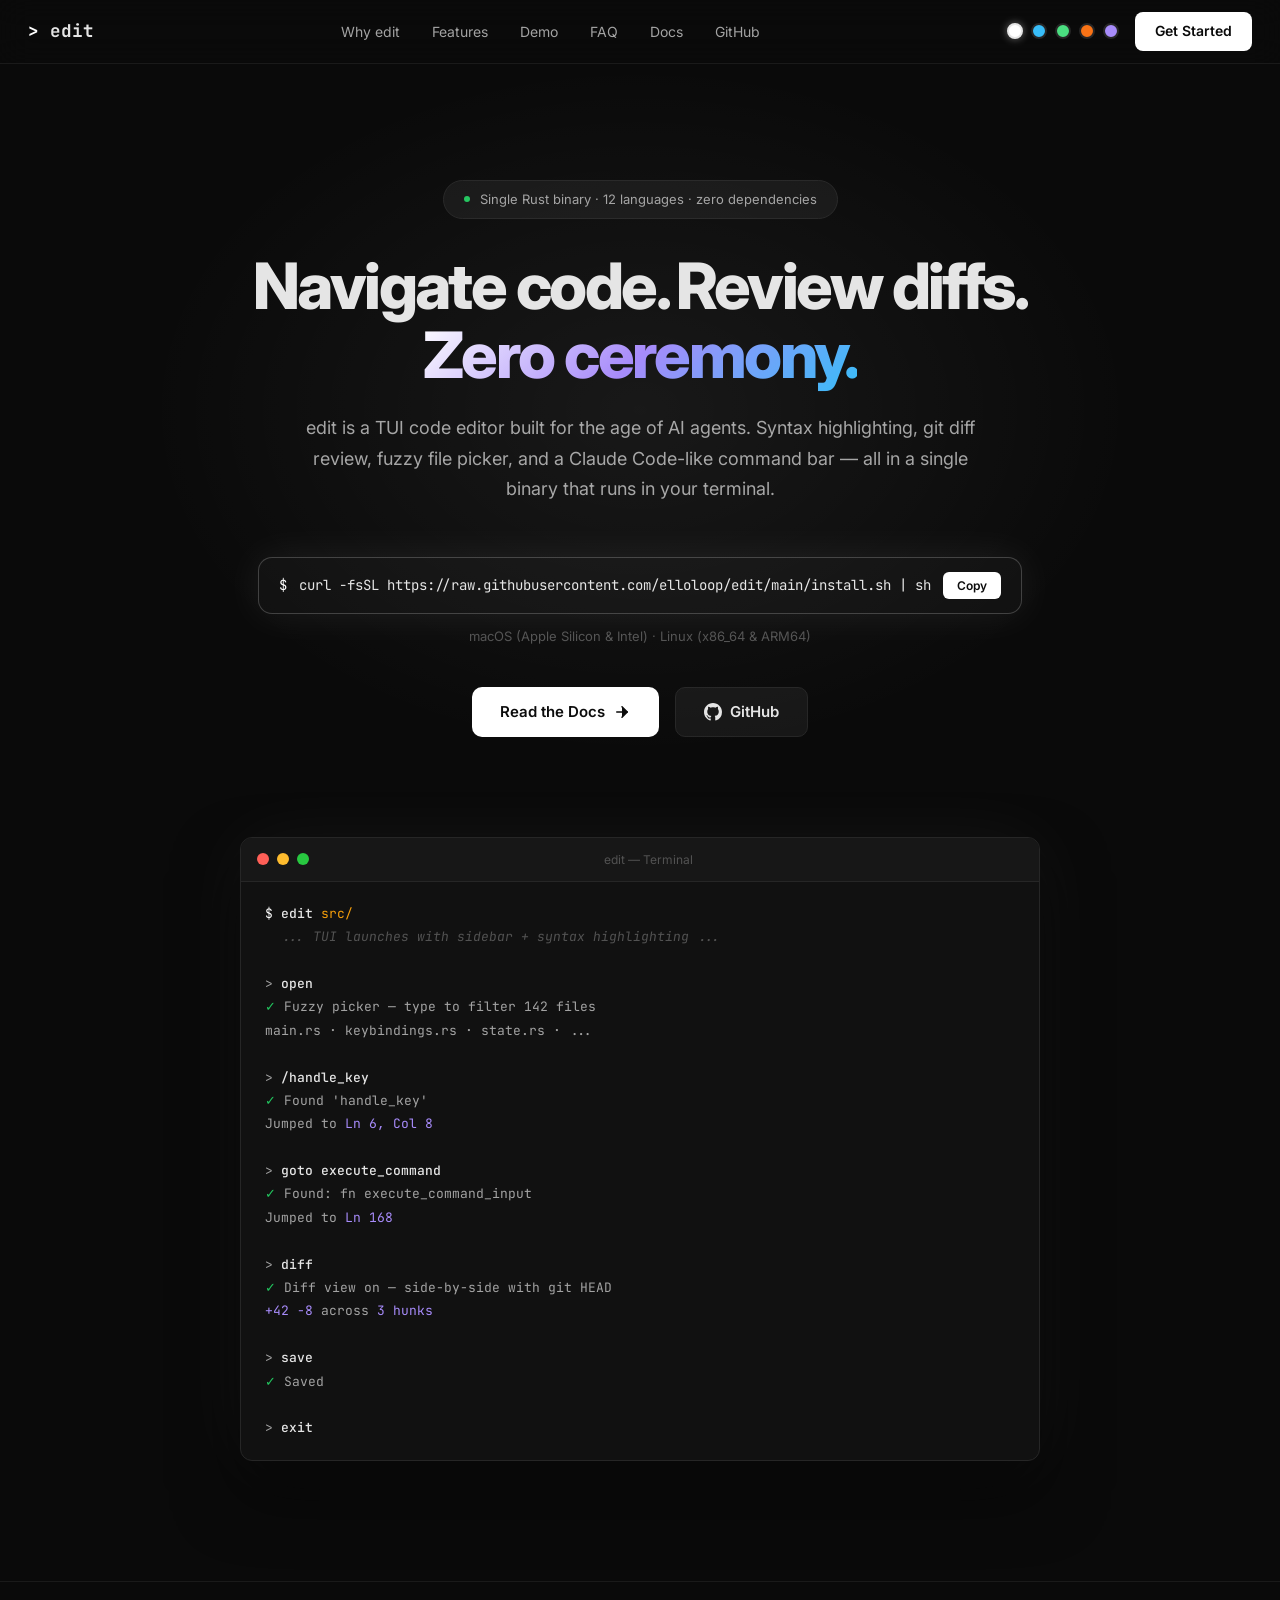
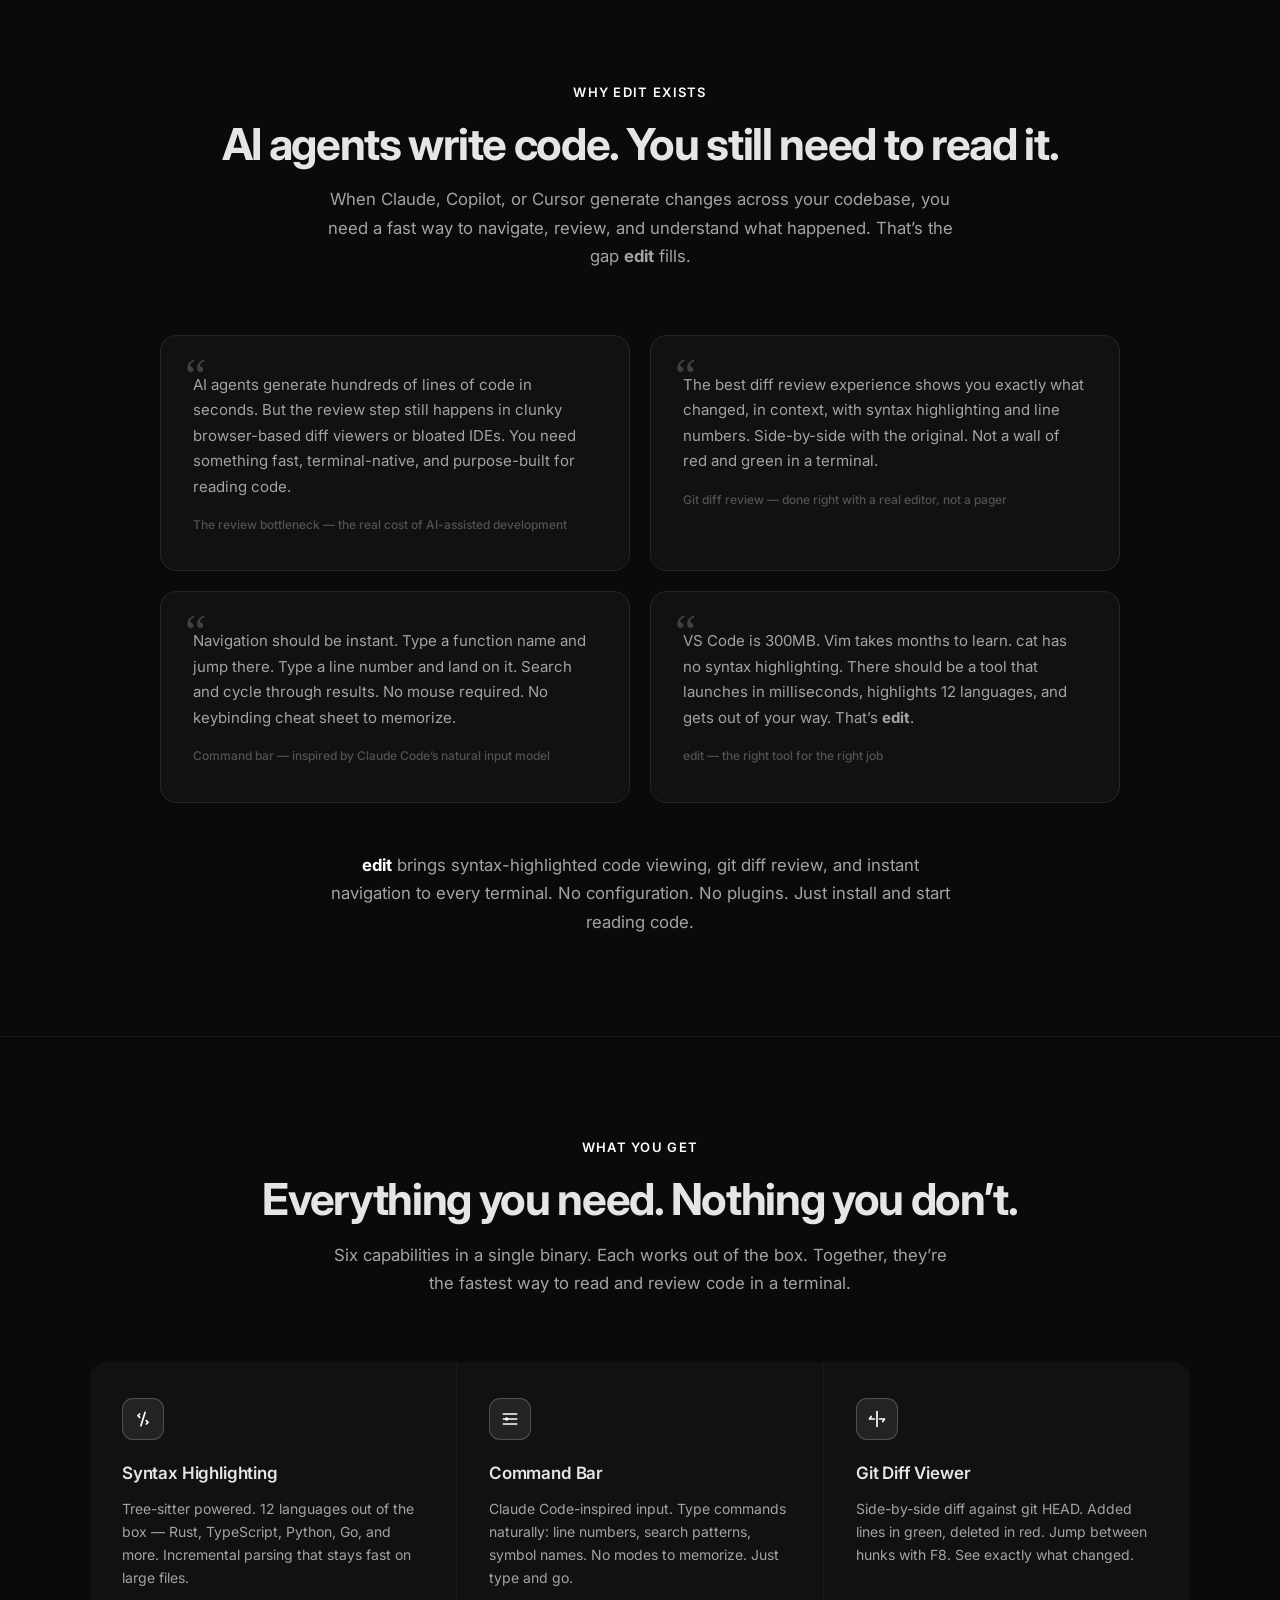
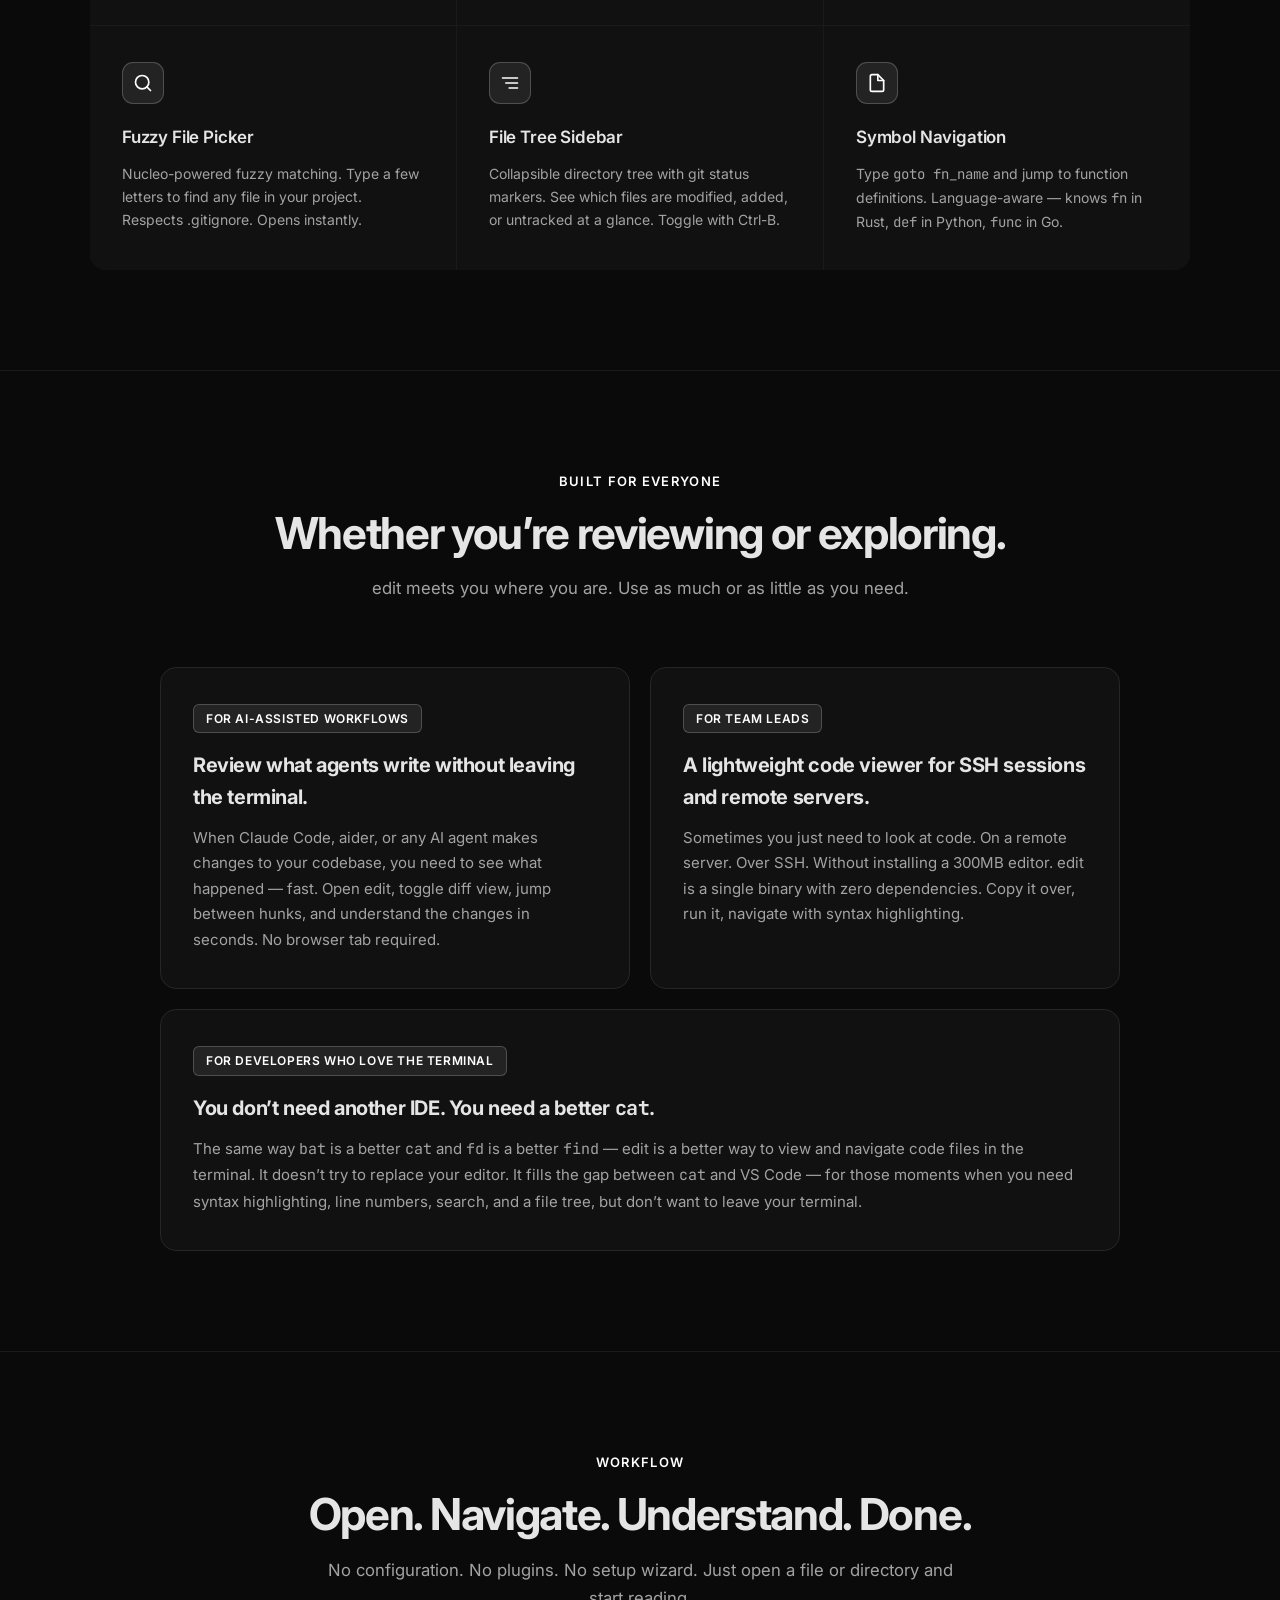
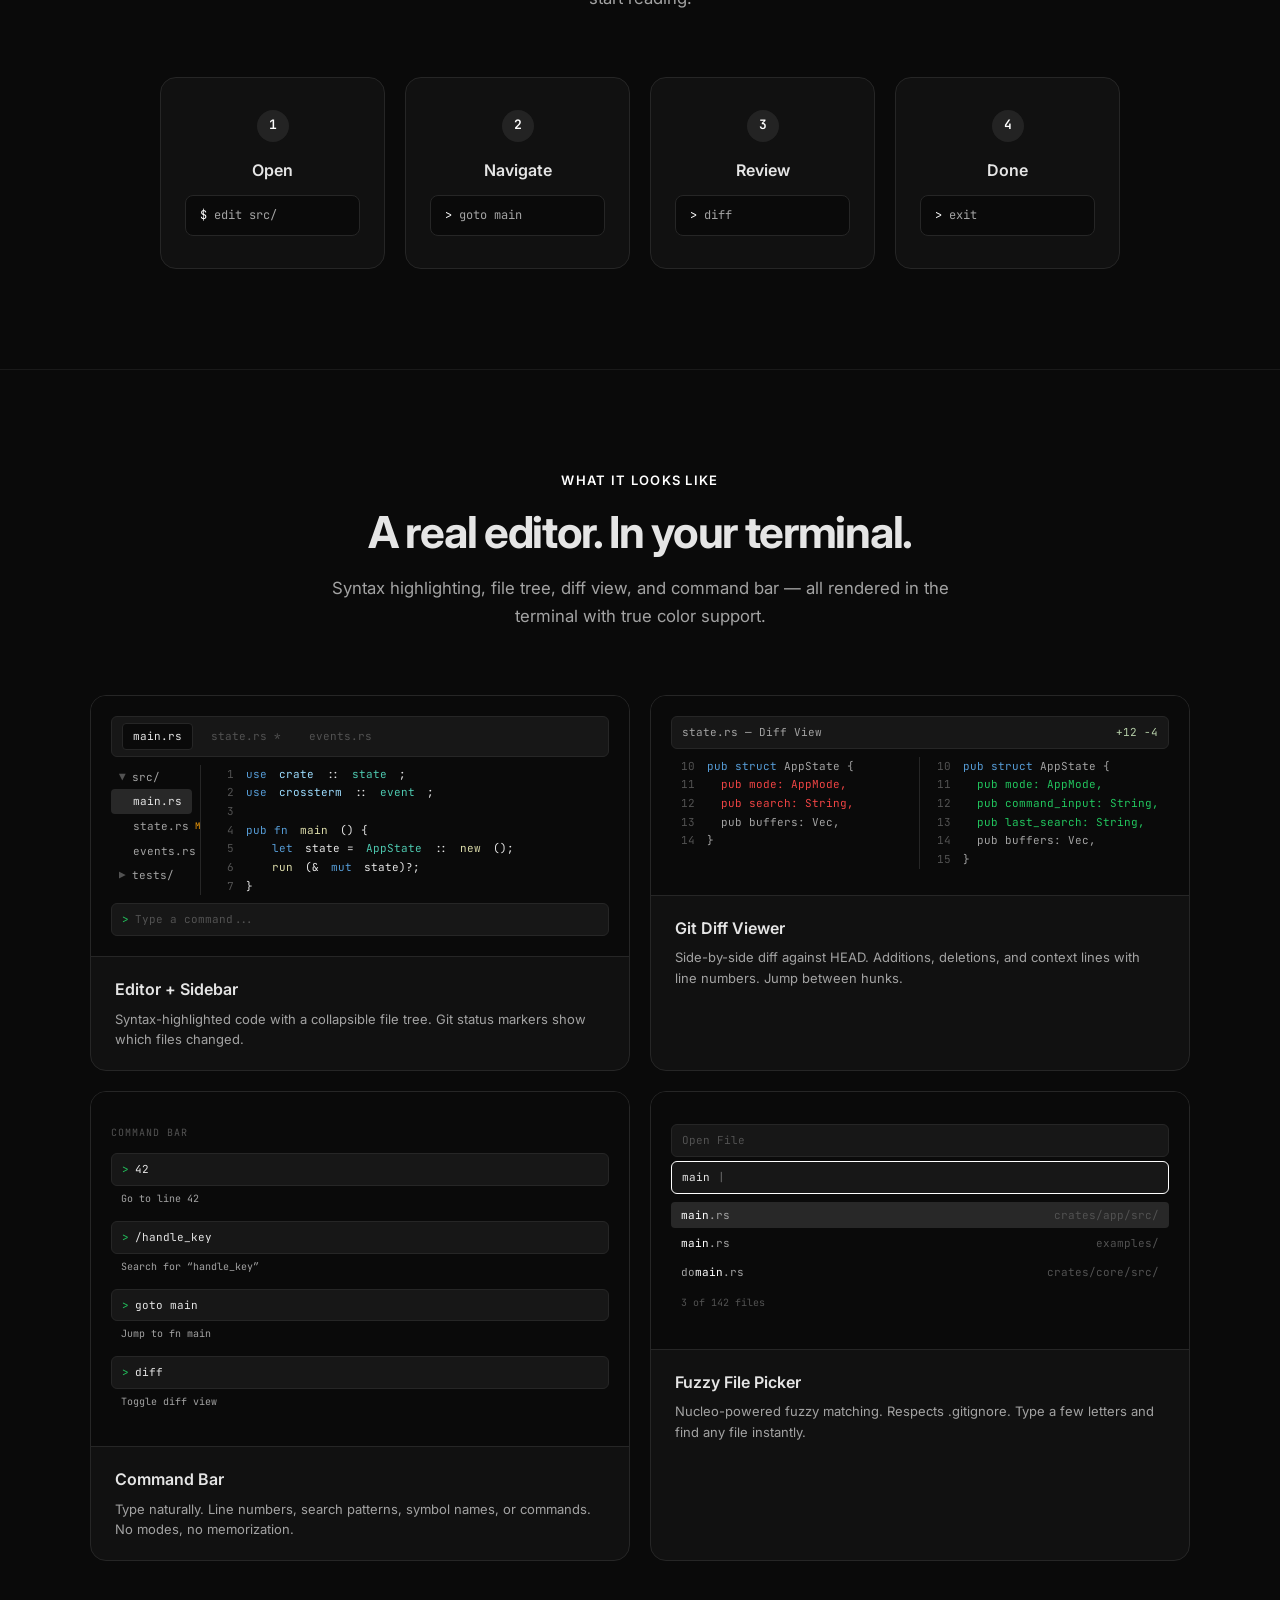
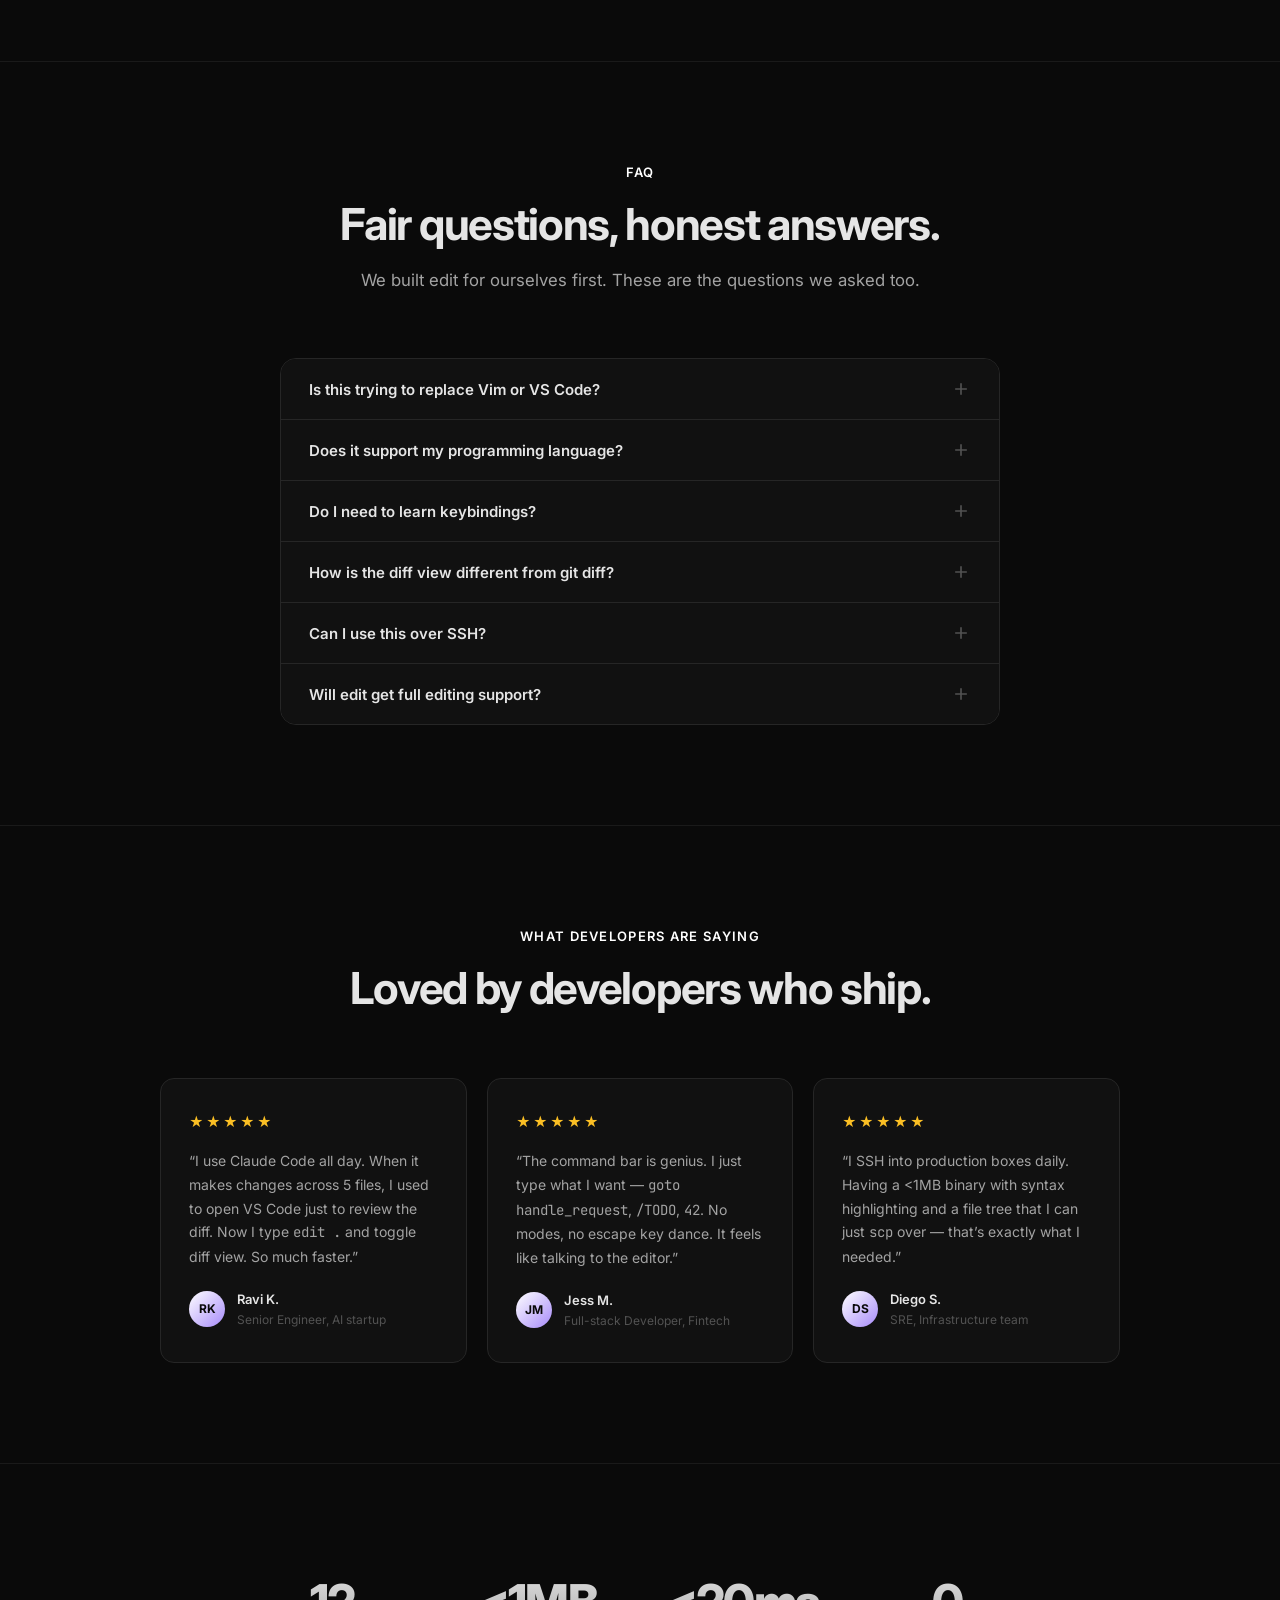
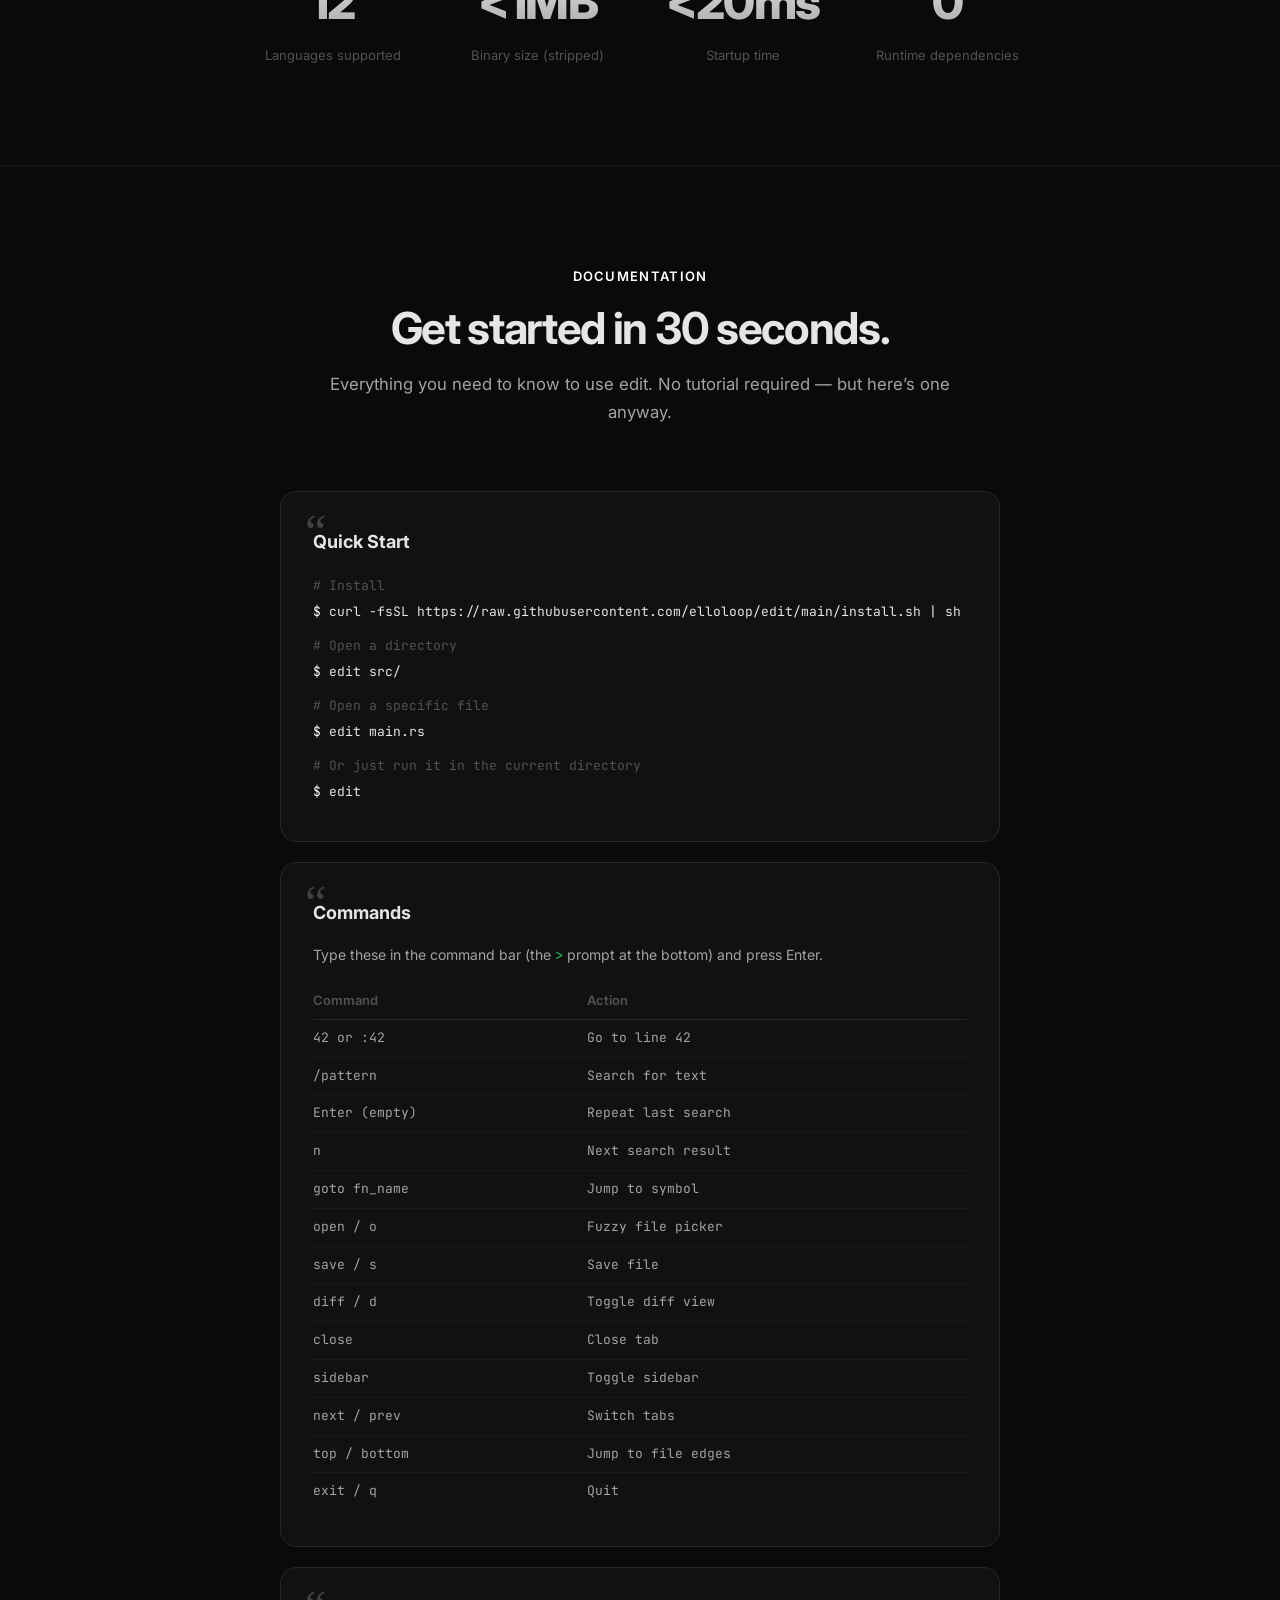
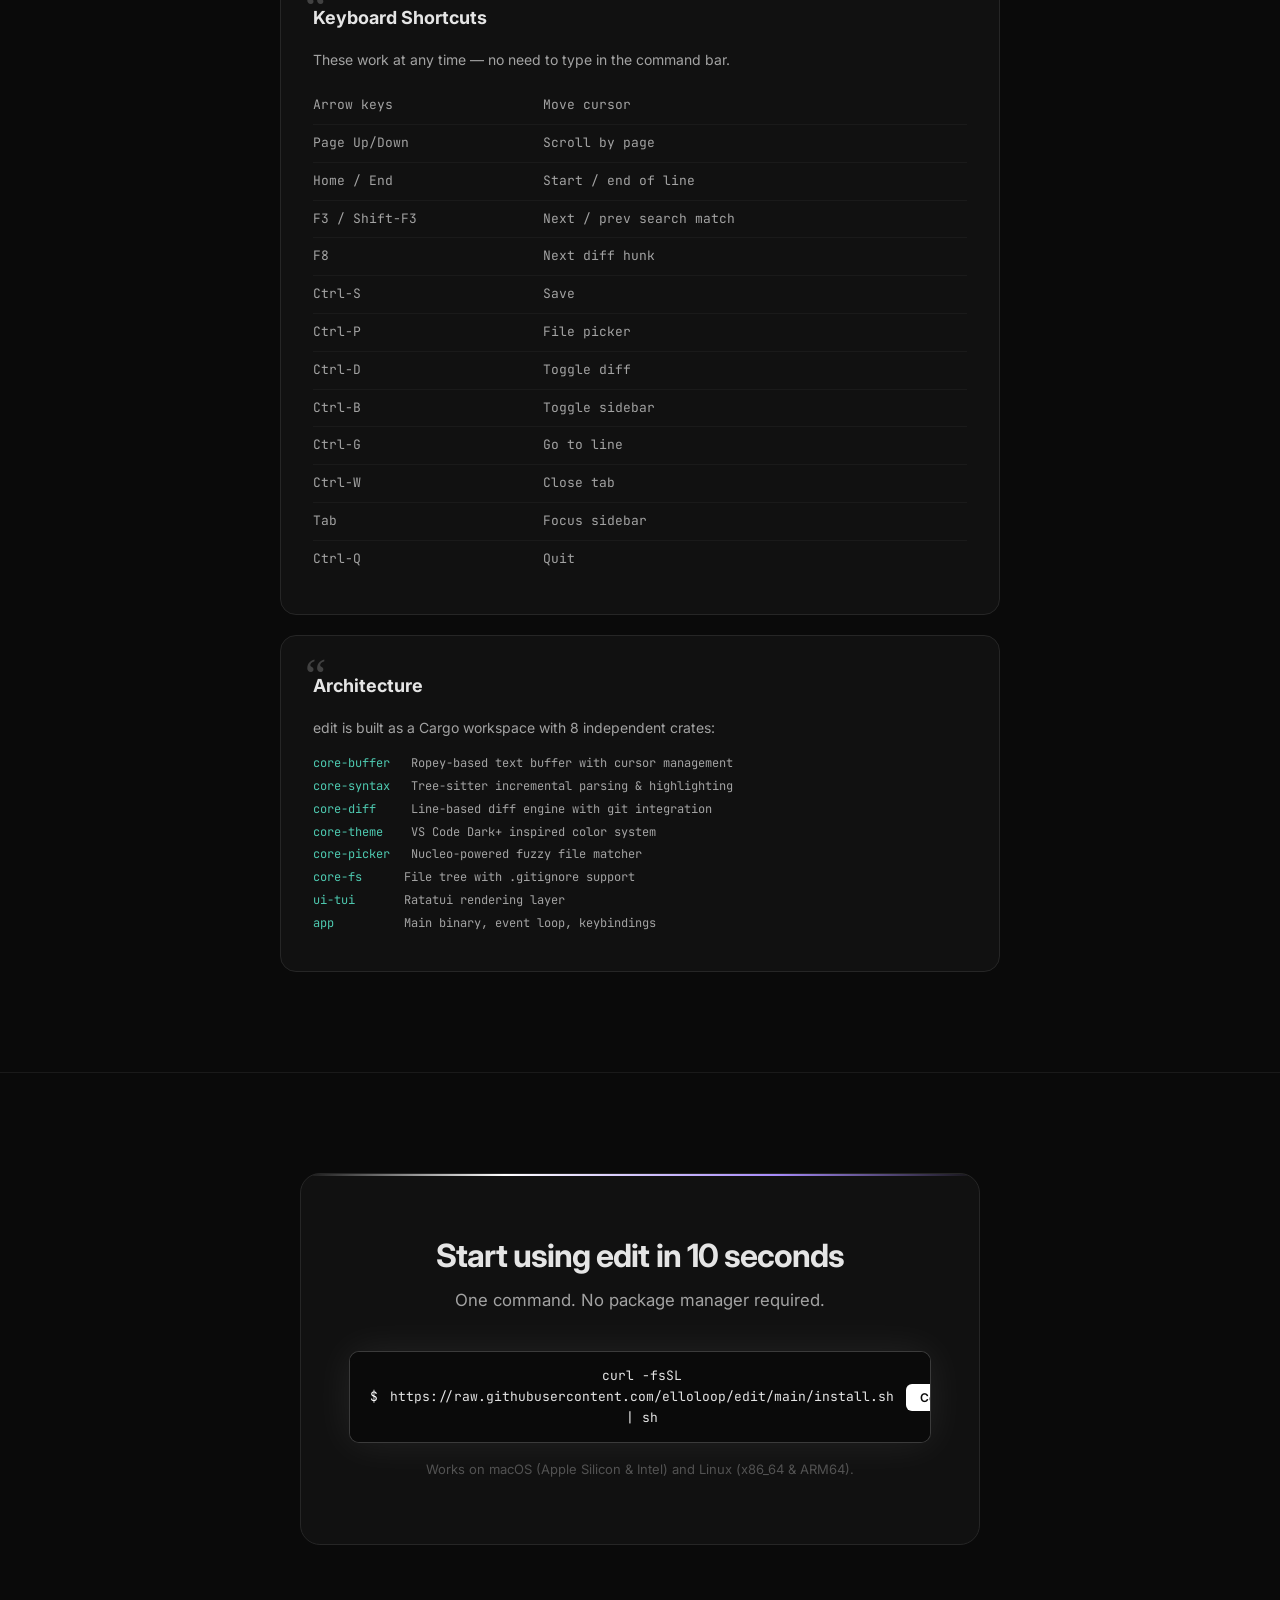
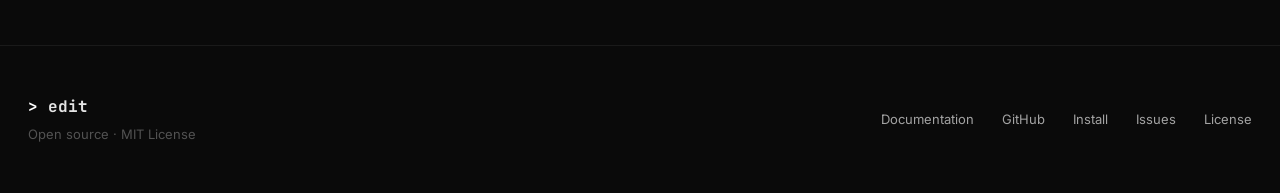
==== website/index.html @ 23d0961d "Add landing page website, install script, and GitHub Pages deployment - Website inspired by devpod: " ====
<!DOCTYPE html>
<html lang="en">
<head>
  <meta charset="UTF-8" />
  <meta name="viewport" content="width=device-width, initial-scale=1.0" />
  <title>edit — A TUI code editor for the age of AI agents</title>
  <meta name="description" content="Syntax highlighting, git diff review, fuzzy file picker, and a Claude Code-like command bar. One Rust binary that runs in your terminal." />
  <link rel="preconnect" href="https://fonts.googleapis.com" />
  <link rel="preconnect" href="https://fonts.gstatic.com" crossorigin />
  <link href="https://fonts.googleapis.com/css2?family=Inter:wght@400;500;600;700;800&family=JetBrains+Mono:wght@400;500&display=swap" rel="stylesheet" />
  <link rel="stylesheet" href="theme-vars.css" />
  <script src="theme.js"></script>
  <style>
    /* ========================================
       Reset & Base
       ======================================== */
    *, *::before, *::after { margin: 0; padding: 0; box-sizing: border-box; }

    html {
      scroll-behavior: smooth;
      -webkit-font-smoothing: antialiased;
      -moz-osx-font-smoothing: grayscale;
    }

    body {
      font-family: 'Inter', -apple-system, BlinkMacSystemFont, sans-serif;
      background: var(--ed-bg);
      color: var(--ed-text);
      line-height: 1.6;
      overflow-x: hidden;
    }

    a { color: inherit; text-decoration: none; }
    code, .mono { font-family: 'JetBrains Mono', 'Fira Code', monospace; }
    img { max-width: 100%; display: block; }

    .container {
      max-width: var(--max-w);
      margin: 0 auto;
      padding: 0 28px;
    }

    /* ========================================
       Typography
       ======================================== */
    h1 {
      font-size: clamp(2.75rem, 7vw, 4rem);
      font-weight: 800;
      letter-spacing: -0.04em;
      line-height: 1.08;
    }

    h2 {
      font-size: clamp(1.75rem, 4vw, 2.75rem);
      font-weight: 700;
      letter-spacing: -0.03em;
      line-height: 1.15;
    }

    .section-label {
      font-size: 0.8125rem;
      font-weight: 600;
      text-transform: uppercase;
      letter-spacing: 0.1em;
      color: var(--ed-accent);
      margin-bottom: 16px;
    }

    .section-desc {
      font-size: 1.05rem;
      color: var(--ed-text-secondary);
      line-height: 1.7;
      max-width: 640px;
      margin: 16px auto 0;
    }

    .gradient {
      background: linear-gradient(135deg, var(--ed-accent) 0%, #a78bfa 50%, #38bdf8 100%);
      -webkit-background-clip: text;
      -webkit-text-fill-color: transparent;
      background-clip: text;
    }

    /* ========================================
       Navigation
       ======================================== */
    nav {
      position: fixed;
      top: 0;
      left: 0;
      right: 0;
      height: 64px;
      display: flex;
      align-items: center;
      justify-content: space-between;
      padding: 0 28px;
      background: color-mix(in srgb, var(--ed-bg) 80%, transparent);
      backdrop-filter: blur(16px);
      -webkit-backdrop-filter: blur(16px);
      border-bottom: 1px solid var(--ed-border-subtle);
      z-index: 1000;
    }

    .nav-logo {
      font-family: 'JetBrains Mono', monospace;
      font-size: 1.1rem;
      font-weight: 700;
      white-space: nowrap;
    }

    .nav-logo .prompt { color: var(--ed-accent); }

    .nav-links {
      display: flex;
      list-style: none;
      gap: 32px;
    }

    .nav-links a {
      font-size: 0.875rem;
      color: var(--ed-text-secondary);
      transition: color 0.2s;
    }

    .nav-links a:hover { color: var(--ed-text); }

    .nav-right {
      display: flex;
      align-items: center;
      gap: 16px;
    }

    .nav-cta {
      display: inline-flex;
      align-items: center;
      padding: 8px 20px;
      background: var(--ed-accent);
      color: var(--ed-accent-contrast);
      font-size: 0.875rem;
      font-weight: 600;
      border-radius: 8px;
      transition: background 0.2s, transform 0.2s;
    }

    .nav-cta:hover {
      background: var(--ed-accent-hover);
      transform: translateY(-1px);
    }

    /* Theme picker */
    .tp-wrapper {
      display: flex;
      gap: 8px;
      align-items: center;
    }

    .tp-dot {
      width: 16px;
      height: 16px;
      border-radius: 50%;
      border: 2px solid var(--ed-border);
      background: var(--dot-color);
      cursor: pointer;
      transition: border-color 0.2s, transform 0.2s;
      padding: 0;
    }

    .tp-dot:hover { transform: scale(1.2); }
    .tp-dot.active { border-color: var(--ed-text); box-shadow: 0 0 8px color-mix(in srgb, var(--dot-color) 40%, transparent); }

    /* ========================================
       Hero
       ======================================== */
    .hero {
      text-align: center;
      padding: 180px 28px 100px;
      position: relative;
    }

    .hero::before {
      content: '';
      position: absolute;
      top: 60px;
      left: 50%;
      transform: translateX(-50%);
      width: 1000px;
      height: 700px;
      background: radial-gradient(ellipse, color-mix(in srgb, var(--ed-accent) 6%, transparent) 0%, transparent 70%);
      pointer-events: none;
    }

    .hero-badge {
      display: inline-flex;
      align-items: center;
      gap: 10px;
      padding: 8px 20px;
      background: var(--ed-bg-tertiary);
      border: 1px solid var(--ed-border);
      border-radius: 100px;
      font-size: 0.8125rem;
      color: var(--ed-text-secondary);
      margin-bottom: 32px;
    }

    .hero-badge .pulse {
      width: 6px;
      height: 6px;
      border-radius: 50%;
      background: var(--ed-success);
      animation: pulse 2s ease-in-out infinite;
    }

    @keyframes pulse {
      0%, 100% { opacity: 1; }
      50% { opacity: 0.4; }
    }

    .hero h1 { margin-bottom: 24px; position: relative; }

    .hero .subtitle {
      font-size: 1.125rem;
      color: var(--ed-text-secondary);
      max-width: 680px;
      margin: 0 auto 52px;
      line-height: 1.7;
    }

    .install-highlight {
      display: inline-flex;
      align-items: center;
      gap: 12px;
      padding: 14px 20px;
      background: var(--ed-bg-secondary);
      border: 1px solid var(--accent-border);
      border-radius: 14px;
      font-family: 'JetBrains Mono', monospace;
      font-size: 0.875rem;
      margin-bottom: 12px;
      box-shadow: 0 0 40px color-mix(in srgb, var(--ed-accent) 8%, transparent);
      max-width: 100%;
      overflow-x: auto;
    }

    .install-highlight .dollar { color: var(--ed-accent); user-select: none; }

    .install-highlight .copy-btn {
      padding: 6px 14px;
      background: var(--ed-accent);
      color: var(--ed-accent-contrast);
      border: none;
      border-radius: 6px;
      font-size: 0.75rem;
      font-weight: 600;
      cursor: pointer;
      font-family: 'Inter', sans-serif;
      transition: opacity 0.2s;
      white-space: nowrap;
    }

    .install-highlight .copy-btn:hover { opacity: 0.85; }

    .platform-note {
      font-size: 0.8125rem;
      color: var(--ed-text-tertiary);
      margin-bottom: 40px;
    }

    .hero-buttons {
      display: flex;
      gap: 16px;
      justify-content: center;
      flex-wrap: wrap;
    }

    .btn-primary {
      display: inline-flex;
      align-items: center;
      gap: 8px;
      padding: 12px 28px;
      background: var(--ed-accent);
      color: var(--ed-accent-contrast);
      font-size: 0.9375rem;
      font-weight: 600;
      border-radius: 10px;
      transition: background 0.2s, transform 0.2s;
    }

    .btn-primary:hover { background: var(--ed-accent-hover); transform: translateY(-1px); }

    .btn-secondary {
      display: inline-flex;
      align-items: center;
      gap: 8px;
      padding: 12px 28px;
      background: var(--ed-bg-tertiary);
      color: var(--ed-text);
      font-size: 0.9375rem;
      font-weight: 600;
      border: 1px solid var(--ed-border);
      border-radius: 10px;
      transition: border-color 0.2s, transform 0.2s;
    }

    .btn-secondary:hover { border-color: var(--ed-text-tertiary); transform: translateY(-1px); }

    .btn-icon {
      width: 18px;
      height: 18px;
      fill: currentColor;
    }

    /* ========================================
       Terminal Demo
       ======================================== */
    .demo-section {
      padding: 0 28px 120px;
    }

    .terminal {
      max-width: 800px;
      margin: 0 auto;
      background: var(--ed-bg-secondary);
      border: 1px solid var(--ed-border);
      border-radius: 12px;
      overflow: hidden;
      box-shadow: 0 32px 64px rgba(0,0,0,0.5), 0 0 80px color-mix(in srgb, var(--ed-accent) 5%, transparent);
    }

    .terminal-chrome {
      display: flex;
      align-items: center;
      gap: 8px;
      padding: 12px 16px;
      background: var(--ed-bg-tertiary);
      border-bottom: 1px solid var(--ed-border);
    }

    .terminal-dot {
      width: 12px;
      height: 12px;
      border-radius: 50%;
    }

    .terminal-dot.red { background: #ff5f57; }
    .terminal-dot.yellow { background: #febc2e; }
    .terminal-dot.green { background: #28c840; }

    .terminal-title {
      flex: 1;
      text-align: center;
      font-size: 0.75rem;
      color: var(--ed-text-tertiary);
      font-family: 'Inter', sans-serif;
    }

    .terminal-body {
      padding: 20px 24px;
      font-family: 'JetBrains Mono', monospace;
      font-size: 0.8125rem;
      line-height: 1.8;
      min-height: 340px;
    }

    .terminal-body .line {
      opacity: 0;
      animation: termFadeIn 0.3s ease forwards;
    }

    @keyframes termFadeIn {
      from { opacity: 0; transform: translateY(4px); }
      to { opacity: 1; transform: translateY(0); }
    }

    .t-prompt { color: var(--ed-accent); user-select: none; }
    .t-cmd { color: var(--ed-text); font-weight: 500; }
    .t-arg { color: var(--ed-warning); }
    .t-ok { color: var(--ed-success); }
    .t-info { color: var(--ed-text-secondary); }
    .t-dim { color: var(--ed-text-tertiary); font-style: italic; }
    .t-link { color: #38bdf8; }
    .t-stat { color: #a78bfa; }

    /* ========================================
       Section Shared
       ======================================== */
    .section {
      padding: 100px 28px;
      border-top: 1px solid var(--ed-border-subtle);
    }

    .section-header {
      text-align: center;
      margin-bottom: 64px;
    }

    /* ========================================
       Why Section
       ======================================== */
    .why-grid {
      display: grid;
      grid-template-columns: repeat(2, 1fr);
      gap: 20px;
      max-width: 960px;
      margin: 0 auto 48px;
    }

    .why-card {
      background: var(--ed-bg-secondary);
      border: 1px solid var(--ed-border);
      border-radius: 16px;
      padding: 36px 32px;
      position: relative;
      transition: border-color 0.3s;
    }

    .why-card:hover { border-color: var(--ed-text-tertiary); }

    .why-card::before {
      content: '\201C';
      position: absolute;
      top: 16px;
      left: 24px;
      font-size: 3rem;
      color: var(--ed-accent);
      opacity: 0.2;
      line-height: 1;
      font-family: Georgia, serif;
    }

    .why-card blockquote {
      font-size: 0.9375rem;
      color: var(--ed-text-secondary);
      line-height: 1.7;
      margin-bottom: 16px;
    }

    .why-card .source {
      font-size: 0.75rem;
      color: var(--ed-text-tertiary);
      font-weight: 500;
    }

    .why-cta {
      text-align: center;
      font-size: 1.05rem;
      color: var(--ed-text-secondary);
      line-height: 1.7;
      max-width: 640px;
      margin: 0 auto;
    }

    .why-cta strong { color: var(--ed-accent); }

    /* ========================================
       Features Section
       ======================================== */
    .features-grid {
      display: grid;
      grid-template-columns: repeat(3, 1fr);
      gap: 1px;
      max-width: 1100px;
      margin: 0 auto;
      background: var(--ed-border-subtle);
      border-radius: 16px;
      overflow: hidden;
    }

    .feature-card {
      background: var(--ed-bg-secondary);
      padding: 36px 32px;
      transition: background 0.3s;
    }

    .feature-card:hover { background: var(--ed-bg-tertiary); }

    .feature-icon {
      width: 42px;
      height: 42px;
      border-radius: 11px;
      background: var(--accent-subtle);
      border: 1px solid var(--accent-border);
      display: flex;
      align-items: center;
      justify-content: center;
      margin-bottom: 20px;
    }

    .feature-icon svg {
      width: 20px;
      height: 20px;
      stroke: var(--ed-accent);
      fill: none;
      stroke-width: 2;
      stroke-linecap: round;
      stroke-linejoin: round;
    }

    .feature-card h3 {
      font-size: 1.0625rem;
      font-weight: 600;
      margin-bottom: 10px;
      letter-spacing: -0.01em;
    }

    .feature-card p {
      font-size: 0.875rem;
      color: var(--ed-text-secondary);
      line-height: 1.65;
    }

    /* ========================================
       Audience Section
       ======================================== */
    .audience-grid {
      display: grid;
      grid-template-columns: repeat(2, 1fr);
      gap: 20px;
      max-width: 960px;
      margin: 0 auto;
    }

    .audience-grid .full { grid-column: 1 / -1; }

    .audience-card {
      background: var(--ed-bg-secondary);
      border: 1px solid var(--ed-border);
      border-radius: 16px;
      padding: 36px 32px;
      transition: border-color 0.3s;
    }

    .audience-card:hover { border-color: var(--ed-text-tertiary); }

    .audience-tag {
      display: inline-block;
      font-size: 0.75rem;
      font-weight: 600;
      text-transform: uppercase;
      letter-spacing: 0.05em;
      color: var(--ed-accent);
      background: var(--accent-subtle);
      border: 1px solid var(--accent-border);
      padding: 4px 12px;
      border-radius: 6px;
      margin-bottom: 16px;
    }

    .audience-card h3 {
      font-size: 1.25rem;
      font-weight: 700;
      margin-bottom: 12px;
      letter-spacing: -0.02em;
    }

    .audience-card p {
      font-size: 0.9375rem;
      color: var(--ed-text-secondary);
      line-height: 1.7;
    }

    /* ========================================
       Workflow Section
       ======================================== */
    .steps-grid {
      display: grid;
      grid-template-columns: repeat(4, 1fr);
      gap: 20px;
      max-width: 960px;
      margin: 0 auto;
    }

    .step-card {
      background: var(--ed-bg-secondary);
      border: 1px solid var(--ed-border);
      border-radius: 16px;
      padding: 32px 24px;
      text-align: center;
    }

    .step-num {
      width: 32px;
      height: 32px;
      border-radius: 50%;
      background: var(--accent-subtle);
      color: var(--ed-accent);
      display: inline-flex;
      align-items: center;
      justify-content: center;
      font-family: 'JetBrains Mono', monospace;
      font-size: 0.8125rem;
      font-weight: 600;
      margin-bottom: 16px;
    }

    .step-card h3 {
      font-size: 1rem;
      font-weight: 600;
      margin-bottom: 12px;
    }

    .step-code {
      background: var(--ed-bg);
      border: 1px solid var(--ed-border);
      border-radius: 8px;
      padding: 10px 14px;
      font-family: 'JetBrains Mono', monospace;
      font-size: 0.75rem;
      color: var(--ed-text-secondary);
      text-align: left;
    }

    .step-code .dollar { color: var(--ed-accent); user-select: none; }

    /* ========================================
       Preview Section
       ======================================== */
    .preview-grid {
      display: grid;
      grid-template-columns: repeat(2, 1fr);
      gap: 20px;
      max-width: 1100px;
      margin: 0 auto;
    }

    .preview-card {
      background: var(--ed-bg-secondary);
      border: 1px solid var(--ed-border);
      border-radius: 16px;
      overflow: hidden;
      transition: border-color 0.3s, transform 0.3s;
    }

    .preview-card:hover {
      border-color: var(--ed-text-tertiary);
      transform: translateY(-2px);
    }

    .preview-mock {
      background: var(--ed-bg);
      padding: 20px;
      border-bottom: 1px solid var(--ed-border);
      font-family: 'JetBrains Mono', monospace;
      font-size: 0.6875rem;
      line-height: 1.7;
      min-height: 200px;
      overflow: hidden;
    }

    .preview-info {
      padding: 20px 24px;
    }

    .preview-info h3 {
      font-size: 1rem;
      font-weight: 600;
      margin-bottom: 6px;
    }

    .preview-info p {
      font-size: 0.8125rem;
      color: var(--ed-text-secondary);
      line-height: 1.6;
    }

    /* Mock UI elements */
    .mock-bar {
      display: flex;
      align-items: center;
      gap: 8px;
      padding: 6px 10px;
      background: var(--ed-bg-tertiary);
      border: 1px solid var(--ed-border);
      border-radius: 6px;
      margin-bottom: 8px;
      font-size: 0.6875rem;
    }

    .mock-tab { padding: 3px 10px; border-radius: 4px; color: var(--ed-text-tertiary); }
    .mock-tab.active { background: var(--ed-bg); color: var(--ed-text); border: 1px solid var(--ed-border); }

    .mock-line {
      display: flex;
      gap: 12px;
    }

    .mock-ln { color: var(--ed-text-tertiary); min-width: 24px; text-align: right; user-select: none; }
    .mock-add { color: var(--ed-success); }
    .mock-del { color: var(--ed-error); }
    .mock-ctx { color: var(--ed-text-secondary); }

    .mock-sidebar-item {
      padding: 3px 8px;
      color: var(--ed-text-secondary);
      display: flex;
      align-items: center;
      gap: 6px;
    }

    .mock-sidebar-item.active {
      background: color-mix(in srgb, var(--ed-accent) 12%, transparent);
      color: var(--ed-text);
      border-radius: 4px;
    }

    .mock-cmd-bar {
      margin-top: 8px;
      padding: 6px 10px;
      background: var(--ed-bg-tertiary);
      border: 1px solid var(--ed-border);
      border-radius: 6px;
      display: flex;
      align-items: center;
      gap: 6px;
    }

    .mock-prompt { color: var(--ed-success); }

    .mock-stack-item {
      display: flex;
      align-items: center;
      justify-content: space-between;
      padding: 8px 12px;
      border: 1px solid var(--ed-border);
      border-radius: 8px;
      margin-bottom: 6px;
    }

    .mock-stack-ok { color: var(--ed-success); }
    .mock-stack-draft { color: var(--ed-text-tertiary); }

    .mock-ci-step {
      display: flex;
      align-items: center;
      gap: 8px;
      padding: 4px 0;
    }

    /* ========================================
       FAQ Section
       ======================================== */
    .faq-container {
      max-width: 720px;
      margin: 0 auto;
      border: 1px solid var(--ed-border);
      border-radius: 16px;
      overflow: hidden;
    }

    .faq-item {
      border-bottom: 1px solid var(--ed-border);
    }

    .faq-item:last-child { border-bottom: none; }

    .faq-question {
      display: flex;
      align-items: center;
      justify-content: space-between;
      padding: 20px 28px;
      background: var(--ed-bg-secondary);
      cursor: pointer;
      transition: background 0.2s;
      border: none;
      width: 100%;
      text-align: left;
      font-family: inherit;
      color: inherit;
      font-size: 0.9375rem;
      font-weight: 600;
    }

    .faq-question:hover { background: var(--ed-bg-tertiary); }

    .faq-toggle {
      width: 20px;
      height: 20px;
      stroke: var(--ed-text-tertiary);
      fill: none;
      stroke-width: 2;
      transition: transform 0.3s;
      flex-shrink: 0;
    }

    .faq-item.open .faq-toggle { transform: rotate(45deg); }

    .faq-answer {
      max-height: 0;
      overflow: hidden;
      transition: max-height 0.3s ease;
    }

    .faq-item.open .faq-answer { max-height: 250px; }

    .faq-answer-inner {
      padding: 0 28px 20px;
      background: var(--ed-bg-secondary);
      font-size: 0.875rem;
      color: var(--ed-text-secondary);
      line-height: 1.7;
    }

    .faq-answer-inner code {
      background: var(--ed-bg-tertiary);
      padding: 2px 6px;
      border-radius: 4px;
      font-size: 0.8125rem;
    }

    /* ========================================
       Testimonials
       ======================================== */
    .testimonials-grid {
      display: grid;
      grid-template-columns: repeat(3, 1fr);
      gap: 20px;
      max-width: 960px;
      margin: 0 auto;
    }

    .testimonial-card {
      background: var(--ed-bg-secondary);
      border: 1px solid var(--ed-border);
      border-radius: 14px;
      padding: 32px 28px;
    }

    .testimonial-stars {
      color: #fbbf24;
      letter-spacing: 2px;
      margin-bottom: 16px;
      font-size: 0.875rem;
    }

    .testimonial-text {
      font-size: 0.875rem;
      color: var(--ed-text-secondary);
      line-height: 1.7;
      margin-bottom: 20px;
    }

    .testimonial-author {
      display: flex;
      align-items: center;
      gap: 12px;
    }

    .testimonial-avatar {
      width: 36px;
      height: 36px;
      border-radius: 50%;
      background: linear-gradient(135deg, var(--ed-accent), #a78bfa);
      display: flex;
      align-items: center;
      justify-content: center;
      font-size: 0.75rem;
      font-weight: 700;
      color: var(--ed-accent-contrast);
    }

    .testimonial-name {
      font-size: 0.8125rem;
      font-weight: 600;
    }

    .testimonial-role {
      font-size: 0.75rem;
      color: var(--ed-text-tertiary);
    }

    /* ========================================
       Stats
       ======================================== */
    .stats-grid {
      display: grid;
      grid-template-columns: repeat(4, 1fr);
      gap: 20px;
      max-width: 800px;
      margin: 0 auto;
      text-align: center;
    }

    .stat-value {
      font-size: clamp(2rem, 5vw, 3rem);
      font-weight: 800;
      letter-spacing: -0.04em;
      background: linear-gradient(180deg, var(--ed-text), var(--ed-text-secondary));
      -webkit-background-clip: text;
      -webkit-text-fill-color: transparent;
      background-clip: text;
    }

    .stat-label {
      font-size: 0.8125rem;
      color: var(--ed-text-tertiary);
      margin-top: 4px;
    }

    /* ========================================
       Install CTA
       ======================================== */
    .install-section {
      padding: 100px 28px;
      border-top: 1px solid var(--ed-border-subtle);
    }

    .install-block {
      max-width: 680px;
      margin: 0 auto;
      background: var(--ed-bg-secondary);
      border: 1px solid var(--ed-border);
      border-radius: 20px;
      padding: 64px 48px;
      text-align: center;
      position: relative;
      overflow: hidden;
    }

    .install-block::before {
      content: '';
      position: absolute;
      top: 0;
      left: 0;
      right: 0;
      height: 2px;
      background: linear-gradient(90deg, transparent 0%, var(--ed-accent) 30%, #a78bfa 70%, transparent 100%);
    }

    .install-block h2 {
      margin-bottom: 12px;
      font-size: clamp(1.5rem, 3vw, 2rem);
    }

    .install-block .section-desc {
      margin: 0 auto 36px;
    }

    .install-cmd {
      display: inline-flex;
      align-items: center;
      gap: 12px;
      padding: 14px 20px;
      background: var(--ed-bg);
      border: 1px solid var(--accent-border);
      border-radius: 10px;
      font-family: 'JetBrains Mono', monospace;
      font-size: 0.8125rem;
      box-shadow: 0 0 40px color-mix(in srgb, var(--ed-accent) 8%, transparent);
      margin-bottom: 16px;
      max-width: 100%;
      overflow-x: auto;
    }

    .install-cmd .dollar { color: var(--ed-accent); user-select: none; }

    .install-cmd .copy-btn {
      padding: 6px 14px;
      background: var(--ed-accent);
      color: var(--ed-accent-contrast);
      border: none;
      border-radius: 6px;
      font-size: 0.75rem;
      font-weight: 600;
      cursor: pointer;
      font-family: 'Inter', sans-serif;
      transition: opacity 0.2s;
      white-space: nowrap;
    }

    .install-cmd .copy-btn:hover { opacity: 0.85; }

    /* ========================================
       Footer
       ======================================== */
    footer {
      border-top: 1px solid var(--ed-border-subtle);
      padding: 48px 28px;
    }

    .footer-inner {
      max-width: var(--max-w);
      margin: 0 auto;
      display: flex;
      align-items: center;
      justify-content: space-between;
    }

    .footer-logo {
      font-family: 'JetBrains Mono', monospace;
      font-size: 1rem;
      font-weight: 700;
    }

    .footer-logo .prompt { color: var(--ed-accent); }

    .footer-meta {
      font-size: 0.8125rem;
      color: var(--ed-text-tertiary);
      margin-top: 4px;
    }

    .footer-links {
      display: flex;
      gap: 28px;
    }

    .footer-links a {
      font-size: 0.8125rem;
      color: var(--ed-text-secondary);
      transition: color 0.2s;
    }

    .footer-links a:hover { color: var(--ed-text); }

    /* ========================================
       Scroll Reveal
       ======================================== */
    .reveal {
      opacity: 0;
      transform: translateY(24px);
      transition: opacity 0.6s cubic-bezier(0.16, 1, 0.3, 1), transform 0.6s cubic-bezier(0.16, 1, 0.3, 1);
    }

    .reveal.visible {
      opacity: 1;
      transform: translateY(0);
    }

    /* ========================================
       Responsive
       ======================================== */
    @media (max-width: 900px) {
      .nav-links { display: none; }
      .features-grid { grid-template-columns: repeat(2, 1fr); }
      .steps-grid { grid-template-columns: repeat(2, 1fr); }
      .why-grid, .audience-grid, .testimonials-grid, .preview-grid { grid-template-columns: 1fr; }
      .stats-grid { grid-template-columns: repeat(2, 1fr); }
    }

    @media (max-width: 600px) {
      .hero { padding: 140px 20px 60px; }
      .section { padding: 60px 20px; }
      .features-grid, .steps-grid, .stats-grid { grid-template-columns: 1fr; }
      .install-block { padding: 40px 24px; }
      .install-highlight, .install-cmd { font-size: 0.6875rem; flex-wrap: wrap; justify-content: center; }
      .footer-inner { flex-direction: column; gap: 24px; text-align: center; }
      .footer-links { flex-wrap: wrap; justify-content: center; }
      .nav-cta { display: none; }
      .tp-wrapper { display: none; }
    }
  </style>
</head>
<body>

  <!-- ========================================
       Navigation
       ======================================== -->
  <nav>
    <a href="#" class="nav-logo"><span class="prompt">&gt;</span> edit</a>
    <ul class="nav-links">
      <li><a href="#why">Why edit</a></li>
      <li><a href="#features">Features</a></li>
      <li><a href="#demo">Demo</a></li>
      <li><a href="#faq">FAQ</a></li>
      <li><a href="#docs">Docs</a></li>
      <li><a href="https://github.com/elloloop/edit" target="_blank" rel="noopener">GitHub</a></li>
    </ul>
    <div class="nav-right">
      <div id="theme-picker"></div>
      <a href="#install" class="nav-cta">Get Started</a>
    </div>
  </nav>

  <!-- ========================================
       Hero
       ======================================== -->
  <section class="hero">
    <div class="hero-badge">
      <span class="pulse"></span>
      Single Rust binary &middot; 12 languages &middot; zero dependencies
    </div>
    <h1>
      Navigate code. Review diffs.<br>
      <span class="gradient">Zero ceremony.</span>
    </h1>
    <p class="subtitle">
      edit is a TUI code editor built for the age of AI agents. Syntax highlighting, git diff review,
      fuzzy file picker, and a Claude&nbsp;Code-like command bar &mdash; all in a single binary that
      runs in your terminal.
    </p>
    <div class="install-highlight">
      <span class="dollar">$</span>
      <span id="install-text-hero">curl -fsSL https://raw.githubusercontent.com/elloloop/edit/main/install.sh | sh</span>
      <button class="copy-btn" onclick="copyInstall(this, 'install-text-hero')">Copy</button>
    </div>
    <p class="platform-note">macOS (Apple Silicon &amp; Intel) &middot; Linux (x86_64 &amp; ARM64)</p>
    <div class="hero-buttons">
      <a href="#docs" class="btn-primary">
        Read the Docs
        <svg class="btn-icon" viewBox="0 0 24 24" fill="none" stroke="currentColor" stroke-width="2" stroke-linecap="round" stroke-linejoin="round"><path d="M5 12h14"/><path d="m12 5 7 7-7 7"/></svg>
      </a>
      <a href="https://github.com/elloloop/edit" target="_blank" rel="noopener" class="btn-secondary">
        <svg class="btn-icon" viewBox="0 0 24 24" fill="currentColor"><path d="M12 0C5.37 0 0 5.37 0 12c0 5.31 3.435 9.795 8.205 11.385.6.105.825-.255.825-.57 0-.285-.015-1.23-.015-2.235-3.015.555-3.795-.735-4.035-1.41-.135-.345-.72-1.41-1.23-1.695-.42-.225-1.02-.78-.015-.795.945-.015 1.62.87 1.845 1.23 1.08 1.815 2.805 1.305 3.495.99.105-.78.42-1.305.765-1.605-2.67-.3-5.46-1.335-5.46-5.925 0-1.305.465-2.385 1.23-3.225-.12-.3-.54-1.53.12-3.18 0 0 1.005-.315 3.3 1.23.96-.27 1.98-.405 3-.405s2.04.135 3 .405c2.295-1.56 3.3-1.23 3.3-1.23.66 1.65.24 2.88.12 3.18.765.84 1.23 1.905 1.23 3.225 0 4.605-2.805 5.625-5.475 5.925.435.375.81 1.095.81 2.22 0 1.605-.015 2.895-.015 3.3 0 .315.225.69.825.57A12.02 12.02 0 0 0 24 12c0-6.63-5.37-12-12-12z"/></svg>
        GitHub
      </a>
    </div>
  </section>

  <!-- ========================================
       Terminal Demo
       ======================================== -->
  <section class="demo-section">
    <div class="terminal">
      <div class="terminal-chrome">
        <span class="terminal-dot red"></span>
        <span class="terminal-dot yellow"></span>
        <span class="terminal-dot green"></span>
        <span class="terminal-title">edit &mdash; Terminal</span>
        <span style="width: 36px;"></span>
      </div>
      <div class="terminal-body">
        <div class="line" style="animation-delay:0.2s"><span class="t-prompt">$ </span><span class="t-cmd">edit</span> <span class="t-arg">src/</span></div>
        <div class="line" style="animation-delay:0.8s"><span class="t-dim">&nbsp; ... TUI launches with sidebar + syntax highlighting ...</span></div>
        <div class="line" style="animation-delay:1.4s">&nbsp;</div>
        <div class="line" style="animation-delay:1.8s"><span class="t-info">  &gt; </span><span class="t-cmd">open</span></div>
        <div class="line" style="animation-delay:2.3s"><span class="t-ok">  &check;</span><span class="t-info"> Fuzzy picker &mdash; type to filter 142 files</span></div>
        <div class="line" style="animation-delay:2.9s"><span class="t-info">    main.rs &middot; keybindings.rs &middot; state.rs &middot; ...</span></div>
        <div class="line" style="animation-delay:3.4s">&nbsp;</div>
        <div class="line" style="animation-delay:3.8s"><span class="t-info">  &gt; </span><span class="t-cmd">/handle_key</span></div>
        <div class="line" style="animation-delay:4.3s"><span class="t-ok">  &check;</span><span class="t-info"> Found 'handle_key'</span></div>
        <div class="line" style="animation-delay:4.8s"><span class="t-info">    Jumped to </span><span class="t-stat">Ln 6, Col 8</span></div>
        <div class="line" style="animation-delay:5.4s">&nbsp;</div>
        <div class="line" style="animation-delay:5.8s"><span class="t-info">  &gt; </span><span class="t-cmd">goto execute_command</span></div>
        <div class="line" style="animation-delay:6.3s"><span class="t-ok">  &check;</span><span class="t-info"> Found: fn execute_command_input</span></div>
        <div class="line" style="animation-delay:6.8s"><span class="t-info">    Jumped to </span><span class="t-stat">Ln 168</span></div>
        <div class="line" style="animation-delay:7.4s">&nbsp;</div>
        <div class="line" style="animation-delay:7.8s"><span class="t-info">  &gt; </span><span class="t-cmd">diff</span></div>
        <div class="line" style="animation-delay:8.3s"><span class="t-ok">  &check;</span><span class="t-info"> Diff view on &mdash; side-by-side with git HEAD</span></div>
        <div class="line" style="animation-delay:8.8s"><span class="t-info">    </span><span class="t-stat">+42 -8</span><span class="t-info"> across </span><span class="t-stat">3 hunks</span></div>
        <div class="line" style="animation-delay:9.4s">&nbsp;</div>
        <div class="line" style="animation-delay:9.8s"><span class="t-info">  &gt; </span><span class="t-cmd">save</span></div>
        <div class="line" style="animation-delay:10.3s"><span class="t-ok">  &check;</span><span class="t-info"> Saved</span></div>
        <div class="line" style="animation-delay:10.8s">&nbsp;</div>
        <div class="line" style="animation-delay:11.2s"><span class="t-info">  &gt; </span><span class="t-cmd">exit</span></div>
      </div>
    </div>
  </section>

  <!-- ========================================
       Why edit Exists
       ======================================== -->
  <section class="section" id="why">
    <div class="container">
      <div class="section-header reveal">
        <div class="section-label">Why edit exists</div>
        <h2>AI agents write code. You still need to read it.</h2>
        <p class="section-desc">
          When Claude, Copilot, or Cursor generate changes across your codebase, you need a fast way
          to navigate, review, and understand what happened. That&rsquo;s the gap <strong>edit</strong> fills.
        </p>
      </div>
      <div class="why-grid">
        <div class="why-card reveal">
          <blockquote>
            AI agents generate hundreds of lines of code in seconds. But the review step still happens
            in clunky browser-based diff viewers or bloated IDEs. You need something fast, terminal-native,
            and purpose-built for reading code.
          </blockquote>
          <div class="source">The review bottleneck &mdash; the real cost of AI-assisted development</div>
        </div>
        <div class="why-card reveal">
          <blockquote>
            The best diff review experience shows you exactly what changed, in context, with syntax
            highlighting and line numbers. Side-by-side with the original. Not a wall of red and green
            in a terminal.
          </blockquote>
          <div class="source">Git diff review &mdash; done right with a real editor, not a pager</div>
        </div>
        <div class="why-card reveal">
          <blockquote>
            Navigation should be instant. Type a function name and jump there. Type a line number and
            land on it. Search and cycle through results. No mouse required. No keybinding cheat sheet
            to memorize.
          </blockquote>
          <div class="source">Command bar &mdash; inspired by Claude Code&rsquo;s natural input model</div>
        </div>
        <div class="why-card reveal">
          <blockquote>
            VS Code is 300MB. Vim takes months to learn. cat has no syntax highlighting. There should be
            a tool that launches in milliseconds, highlights 12 languages, and gets out of your way.
            That&rsquo;s <strong>edit</strong>.
          </blockquote>
          <div class="source">edit &mdash; the right tool for the right job</div>
        </div>
      </div>
      <p class="why-cta reveal">
        <strong>edit</strong> brings syntax-highlighted code viewing, git diff review, and instant navigation
        to every terminal. No configuration. No plugins. Just install and start reading code.
      </p>
    </div>
  </section>

  <!-- ========================================
       Features
       ======================================== -->
  <section class="section" id="features">
    <div class="container">
      <div class="section-header reveal">
        <div class="section-label">What you get</div>
        <h2>Everything you need. Nothing you don&rsquo;t.</h2>
        <p class="section-desc">
          Six capabilities in a single binary. Each works out of the box. Together, they&rsquo;re the
          fastest way to read and review code in a terminal.
        </p>
      </div>
      <div class="features-grid reveal">
        <div class="feature-card">
          <div class="feature-icon">
            <svg viewBox="0 0 24 24"><path d="M16 18l2-2-2-2"/><path d="M8 6L6 8l2 2"/><path d="m14.5 4-5 16"/></svg>
          </div>
          <h3>Syntax Highlighting</h3>
          <p>Tree-sitter powered. 12 languages out of the box &mdash; Rust, TypeScript, Python, Go, and more. Incremental parsing that stays fast on large files.</p>
        </div>
        <div class="feature-card">
          <div class="feature-icon">
            <svg viewBox="0 0 24 24"><path d="M4 12h16"/><path d="M4 6h16"/><path d="M4 18h16"/><circle cx="8" cy="12" r="2" fill="var(--ed-accent)" stroke="none"/></svg>
          </div>
          <h3>Command Bar</h3>
          <p>Claude Code-inspired input. Type commands naturally: line numbers, search patterns, symbol names. No modes to memorize. Just type and go.</p>
        </div>
        <div class="feature-card">
          <div class="feature-icon">
            <svg viewBox="0 0 24 24"><path d="M12 3v18"/><path d="M5 9l-2 3h6"/><path d="M19 15l2-3h-6"/></svg>
          </div>
          <h3>Git Diff Viewer</h3>
          <p>Side-by-side diff against git HEAD. Added lines in green, deleted in red. Jump between hunks with F8. See exactly what changed.</p>
        </div>
        <div class="feature-card">
          <div class="feature-icon">
            <svg viewBox="0 0 24 24"><circle cx="11" cy="11" r="8"/><path d="m21 21-4.35-4.35"/></svg>
          </div>
          <h3>Fuzzy File Picker</h3>
          <p>Nucleo-powered fuzzy matching. Type a few letters to find any file in your project. Respects .gitignore. Opens instantly.</p>
        </div>
        <div class="feature-card">
          <div class="feature-icon">
            <svg viewBox="0 0 24 24"><path d="M3 6h18"/><path d="M7 12h14"/><path d="M11 18h10"/></svg>
          </div>
          <h3>File Tree Sidebar</h3>
          <p>Collapsible directory tree with git status markers. See which files are modified, added, or untracked at a glance. Toggle with Ctrl-B.</p>
        </div>
        <div class="feature-card">
          <div class="feature-icon">
            <svg viewBox="0 0 24 24"><path d="M13 2H6a2 2 0 0 0-2 2v16a2 2 0 0 0 2 2h12a2 2 0 0 0 2-2V9z"/><polyline points="13 2 13 9 20 9"/></svg>
          </div>
          <h3>Symbol Navigation</h3>
          <p>Type <code>goto fn_name</code> and jump to function definitions. Language-aware &mdash; knows <code>fn</code> in Rust, <code>def</code> in Python, <code>func</code> in Go.</p>
        </div>
      </div>
    </div>
  </section>

  <!-- ========================================
       Audience Section
       ======================================== -->
  <section class="section">
    <div class="container">
      <div class="section-header reveal">
        <div class="section-label">Built for everyone</div>
        <h2>Whether you&rsquo;re reviewing or exploring.</h2>
        <p class="section-desc">
          edit meets you where you are. Use as much or as little as you need.
        </p>
      </div>
      <div class="audience-grid">
        <div class="audience-card reveal">
          <div class="audience-tag">For AI-assisted workflows</div>
          <h3>Review what agents write without leaving the terminal.</h3>
          <p>
            When Claude Code, aider, or any AI agent makes changes to your codebase, you need to see
            what happened &mdash; fast. Open edit, toggle diff view, jump between hunks, and understand
            the changes in seconds. No browser tab required.
          </p>
        </div>
        <div class="audience-card reveal">
          <div class="audience-tag">For team leads</div>
          <h3>A lightweight code viewer for SSH sessions and remote servers.</h3>
          <p>
            Sometimes you just need to look at code. On a remote server. Over SSH. Without installing
            a 300MB editor. edit is a single binary with zero dependencies. Copy it over, run it,
            navigate with syntax highlighting.
          </p>
        </div>
        <div class="audience-card full reveal">
          <div class="audience-tag">For developers who love the terminal</div>
          <h3>You don&rsquo;t need another IDE. You need a better <code>cat</code>.</h3>
          <p>
            The same way <code>bat</code> is a better <code>cat</code> and <code>fd</code> is a better <code>find</code> &mdash;
            edit is a better way to view and navigate code files in the terminal. It doesn&rsquo;t try to
            replace your editor. It fills the gap between <code>cat</code> and VS Code &mdash; for those moments
            when you need syntax highlighting, line numbers, search, and a file tree, but don&rsquo;t want
            to leave your terminal.
          </p>
        </div>
      </div>
    </div>
  </section>

  <!-- ========================================
       Workflow / How It Works
       ======================================== -->
  <section class="section" id="how-it-works">
    <div class="container">
      <div class="section-header reveal">
        <div class="section-label">Workflow</div>
        <h2>Open. Navigate. Understand. Done.</h2>
        <p class="section-desc">
          No configuration. No plugins. No setup wizard. Just open a file or directory and start reading.
        </p>
      </div>
      <div class="steps-grid reveal">
        <div class="step-card">
          <div class="step-num">1</div>
          <h3>Open</h3>
          <div class="step-code"><span class="dollar">$ </span>edit src/</div>
        </div>
        <div class="step-card">
          <div class="step-num">2</div>
          <h3>Navigate</h3>
          <div class="step-code"><span class="dollar">&gt; </span>goto main</div>
        </div>
        <div class="step-card">
          <div class="step-num">3</div>
          <h3>Review</h3>
          <div class="step-code"><span class="dollar">&gt; </span>diff</div>
        </div>
        <div class="step-card">
          <div class="step-num">4</div>
          <h3>Done</h3>
          <div class="step-code"><span class="dollar">&gt; </span>exit</div>
        </div>
      </div>
    </div>
  </section>

  <!-- ========================================
       UI Previews
       ======================================== -->
  <section class="section" id="demo">
    <div class="container">
      <div class="section-header reveal">
        <div class="section-label">What it looks like</div>
        <h2>A real editor. In your terminal.</h2>
        <p class="section-desc">
          Syntax highlighting, file tree, diff view, and command bar &mdash; all rendered in the terminal with true color support.
        </p>
      </div>
      <div class="preview-grid">
        <!-- Preview 1: Editor + Sidebar -->
        <div class="preview-card reveal">
          <div class="preview-mock">
            <div class="mock-bar">
              <span class="mock-tab active">main.rs</span>
              <span class="mock-tab">state.rs *</span>
              <span class="mock-tab">events.rs</span>
            </div>
            <div style="display:flex; gap:1px;">
              <div style="width:90px; border-right:1px solid var(--ed-border); padding-right:8px;">
                <div class="mock-sidebar-item"><span style="color:var(--ed-text-tertiary);">&#9660;</span> src/</div>
                <div class="mock-sidebar-item active">&nbsp;&nbsp;main.rs</div>
                <div class="mock-sidebar-item">&nbsp;&nbsp;state.rs <span style="color:var(--ed-warning);font-size:0.5625rem;">M</span></div>
                <div class="mock-sidebar-item">&nbsp;&nbsp;events.rs</div>
                <div class="mock-sidebar-item"><span style="color:var(--ed-text-tertiary);">&#9654;</span> tests/</div>
              </div>
              <div style="flex:1; padding-left:8px;">
                <div class="mock-line"><span class="mock-ln">1</span> <span style="color:var(--syn-keyword)">use</span> <span style="color:var(--syn-variable)">crate</span>::<span style="color:var(--syn-type)">state</span>;</div>
                <div class="mock-line"><span class="mock-ln">2</span> <span style="color:var(--syn-keyword)">use</span> <span style="color:var(--syn-variable)">crossterm</span>::<span style="color:var(--syn-type)">event</span>;</div>
                <div class="mock-line"><span class="mock-ln">3</span></div>
                <div class="mock-line"><span class="mock-ln">4</span> <span style="color:var(--syn-keyword)">pub fn</span> <span style="color:var(--syn-function)">main</span>() {</div>
                <div class="mock-line"><span class="mock-ln">5</span> &nbsp;&nbsp;<span style="color:var(--syn-keyword)">let</span> state = <span style="color:var(--syn-type)">AppState</span>::<span style="color:var(--syn-function)">new</span>();</div>
                <div class="mock-line"><span class="mock-ln">6</span> &nbsp;&nbsp;<span style="color:var(--syn-function)">run</span>(&amp;<span style="color:var(--syn-keyword)">mut</span> state)?;</div>
                <div class="mock-line"><span class="mock-ln">7</span> }</div>
              </div>
            </div>
            <div class="mock-cmd-bar">
              <span class="mock-prompt">&gt;</span>
              <span style="color:var(--ed-text-tertiary);">Type a command...</span>
            </div>
          </div>
          <div class="preview-info">
            <h3>Editor + Sidebar</h3>
            <p>Syntax-highlighted code with a collapsible file tree. Git status markers show which files changed.</p>
          </div>
        </div>

        <!-- Preview 2: Diff View -->
        <div class="preview-card reveal">
          <div class="preview-mock">
            <div class="mock-bar">
              <span style="color:var(--ed-text-secondary);">state.rs &mdash; Diff View</span>
              <span style="flex:1;"></span>
              <span style="color:var(--syn-number);">+12 -4</span>
            </div>
            <div style="display:flex; gap:1px;">
              <div style="flex:1; border-right:1px solid var(--ed-border); padding-right:6px;">
                <div class="mock-line"><span class="mock-ln">10</span> <span class="mock-ctx"><span style="color:var(--syn-keyword)">pub struct</span> AppState {</span></div>
                <div class="mock-line"><span class="mock-ln">11</span> <span class="mock-del">&nbsp;&nbsp;pub mode: AppMode,</span></div>
                <div class="mock-line"><span class="mock-ln">12</span> <span class="mock-del">&nbsp;&nbsp;pub search: String,</span></div>
                <div class="mock-line"><span class="mock-ln">13</span> <span class="mock-ctx">&nbsp;&nbsp;pub buffers: Vec,</span></div>
                <div class="mock-line"><span class="mock-ln">14</span> <span class="mock-ctx">}</span></div>
              </div>
              <div style="flex:1; padding-left:6px;">
                <div class="mock-line"><span class="mock-ln">10</span> <span class="mock-ctx"><span style="color:var(--syn-keyword)">pub struct</span> AppState {</span></div>
                <div class="mock-line"><span class="mock-ln">11</span> <span class="mock-add">&nbsp;&nbsp;pub mode: AppMode,</span></div>
                <div class="mock-line"><span class="mock-ln">12</span> <span class="mock-add">&nbsp;&nbsp;pub command_input: String,</span></div>
                <div class="mock-line"><span class="mock-ln">13</span> <span class="mock-add">&nbsp;&nbsp;pub last_search: String,</span></div>
                <div class="mock-line"><span class="mock-ln">14</span> <span class="mock-ctx">&nbsp;&nbsp;pub buffers: Vec,</span></div>
                <div class="mock-line"><span class="mock-ln">15</span> <span class="mock-ctx">}</span></div>
              </div>
            </div>
          </div>
          <div class="preview-info">
            <h3>Git Diff Viewer</h3>
            <p>Side-by-side diff against HEAD. Additions, deletions, and context lines with line numbers. Jump between hunks.</p>
          </div>
        </div>

        <!-- Preview 3: Command Bar -->
        <div class="preview-card reveal">
          <div class="preview-mock">
            <div style="padding: 12px 0;">
              <div style="margin-bottom:12px; color:var(--ed-text-tertiary); font-size:0.625rem; text-transform:uppercase; letter-spacing:0.1em;">Command Bar</div>
              <div style="margin-bottom:10px;">
                <div class="mock-cmd-bar"><span class="mock-prompt">&gt;</span> <span style="color:var(--ed-text);">42</span></div>
                <div style="padding:4px 10px; color:var(--ed-text-secondary); font-size:0.625rem;">Go to line 42</div>
              </div>
              <div style="margin-bottom:10px;">
                <div class="mock-cmd-bar"><span class="mock-prompt">&gt;</span> <span style="color:var(--ed-text);">/handle_key</span></div>
                <div style="padding:4px 10px; color:var(--ed-text-secondary); font-size:0.625rem;">Search for &ldquo;handle_key&rdquo;</div>
              </div>
              <div style="margin-bottom:10px;">
                <div class="mock-cmd-bar"><span class="mock-prompt">&gt;</span> <span style="color:var(--ed-text);">goto main</span></div>
                <div style="padding:4px 10px; color:var(--ed-text-secondary); font-size:0.625rem;">Jump to fn main</div>
              </div>
              <div>
                <div class="mock-cmd-bar"><span class="mock-prompt">&gt;</span> <span style="color:var(--ed-text);">diff</span></div>
                <div style="padding:4px 10px; color:var(--ed-text-secondary); font-size:0.625rem;">Toggle diff view</div>
              </div>
            </div>
          </div>
          <div class="preview-info">
            <h3>Command Bar</h3>
            <p>Type naturally. Line numbers, search patterns, symbol names, or commands. No modes, no memorization.</p>
          </div>
        </div>

        <!-- Preview 4: File Picker -->
        <div class="preview-card reveal">
          <div class="preview-mock">
            <div style="padding:12px 0;">
              <div class="mock-bar" style="background: var(--ed-bg-tertiary); margin-bottom:4px;">
                <span style="color:var(--ed-text-tertiary);">Open File</span>
              </div>
              <div class="mock-bar" style="border-color:var(--ed-accent); margin-bottom:8px;">
                <span style="color:var(--ed-text);">main</span><span style="opacity:0.4;">|</span>
              </div>
              <div style="padding:4px 10px; background:color-mix(in srgb, var(--ed-accent) 12%, transparent); border-radius:4px; margin-bottom:2px;">
                <span style="color:var(--ed-accent);">main</span><span style="color:var(--ed-text-secondary);">.rs</span>
                <span style="float:right; color:var(--ed-text-tertiary);">crates/app/src/</span>
              </div>
              <div style="padding:4px 10px; margin-bottom:2px;">
                <span style="color:var(--ed-accent);">main</span><span style="color:var(--ed-text-secondary);">.rs</span>
                <span style="float:right; color:var(--ed-text-tertiary);">examples/</span>
              </div>
              <div style="padding:4px 10px; margin-bottom:2px;">
                <span style="color:var(--ed-text-secondary);">do</span><span style="color:var(--ed-accent);">main</span><span style="color:var(--ed-text-secondary);">.rs</span>
                <span style="float:right; color:var(--ed-text-tertiary);">crates/core/src/</span>
              </div>
              <div style="padding:6px 10px; color:var(--ed-text-tertiary); font-size:0.625rem;">3 of 142 files</div>
            </div>
          </div>
          <div class="preview-info">
            <h3>Fuzzy File Picker</h3>
            <p>Nucleo-powered fuzzy matching. Respects .gitignore. Type a few letters and find any file instantly.</p>
          </div>
        </div>
      </div>
    </div>
  </section>

  <!-- ========================================
       FAQ
       ======================================== -->
  <section class="section" id="faq">
    <div class="container">
      <div class="section-header reveal">
        <div class="section-label">FAQ</div>
        <h2>Fair questions, honest answers.</h2>
        <p class="section-desc">
          We built edit for ourselves first. These are the questions we asked too.
        </p>
      </div>
      <div class="faq-container reveal">
        <div class="faq-item">
          <button class="faq-question">
            Is this trying to replace Vim or VS Code?
            <svg class="faq-toggle" viewBox="0 0 24 24"><line x1="12" y1="5" x2="12" y2="19"/><line x1="5" y1="12" x2="19" y2="12"/></svg>
          </button>
          <div class="faq-answer"><div class="faq-answer-inner">
            No. edit is for <em>viewing and navigating</em> code &mdash; not writing it from scratch. Think of it as a better
            <code>cat</code> / <code>less</code>, not a replacement for your main editor. Open a file, read it with syntax
            highlighting, review a diff, jump to a function, and move on.
          </div></div>
        </div>
        <div class="faq-item">
          <button class="faq-question">
            Does it support my programming language?
            <svg class="faq-toggle" viewBox="0 0 24 24"><line x1="12" y1="5" x2="12" y2="19"/><line x1="5" y1="12" x2="19" y2="12"/></svg>
          </button>
          <div class="faq-answer"><div class="faq-answer-inner">
            edit ships with tree-sitter grammars for 12 languages: Rust, JavaScript, TypeScript, Python, Go, JSON, TOML, YAML, Markdown, Bash, CSS, and HTML. More can be added &mdash; PRs welcome.
          </div></div>
        </div>
        <div class="faq-item">
          <button class="faq-question">
            Do I need to learn keybindings?
            <svg class="faq-toggle" viewBox="0 0 24 24"><line x1="12" y1="5" x2="12" y2="19"/><line x1="5" y1="12" x2="19" y2="12"/></svg>
          </button>
          <div class="faq-answer"><div class="faq-answer-inner">
            Nope. Arrow keys navigate. Everything else goes through the command bar &mdash; type what you want to do in
            plain English: <code>42</code> to go to line 42, <code>/pattern</code> to search, <code>diff</code> to toggle diff view.
            Type <code>help</code> if you ever get stuck.
          </div></div>
        </div>
        <div class="faq-item">
          <button class="faq-question">
            How is the diff view different from git diff?
            <svg class="faq-toggle" viewBox="0 0 24 24"><line x1="12" y1="5" x2="12" y2="19"/><line x1="5" y1="12" x2="19" y2="12"/></svg>
          </button>
          <div class="faq-answer"><div class="faq-answer-inner">
            <code>git diff</code> gives you a flat patch in your pager. edit gives you a side-by-side view with syntax
            highlighting, line numbers, colored additions/deletions, and the ability to jump between hunks with F8.
            It compares your working copy against git HEAD in real time.
          </div></div>
        </div>
        <div class="faq-item">
          <button class="faq-question">
            Can I use this over SSH?
            <svg class="faq-toggle" viewBox="0 0 24 24"><line x1="12" y1="5" x2="12" y2="19"/><line x1="5" y1="12" x2="19" y2="12"/></svg>
          </button>
          <div class="faq-answer"><div class="faq-answer-inner">
            Yes. edit is a single static binary with zero runtime dependencies. Copy it to any server and run it.
            It works in any terminal that supports 256 colors (true color preferred). No X11, no Wayland, no GUI required.
          </div></div>
        </div>
        <div class="faq-item">
          <button class="faq-question">
            Will edit get full editing support?
            <svg class="faq-toggle" viewBox="0 0 24 24"><line x1="12" y1="5" x2="12" y2="19"/><line x1="5" y1="12" x2="19" y2="12"/></svg>
          </button>
          <div class="faq-answer"><div class="faq-answer-inner">
            It&rsquo;s on the roadmap. The buffer layer already supports insert, delete, and undo (Ropey-based).
            The current focus is on making the navigation and review experience excellent first. Editing mode
            will land as an opt-in feature &mdash; not a mode switch.
          </div></div>
        </div>
      </div>
    </div>
  </section>

  <!-- ========================================
       Testimonials
       ======================================== -->
  <section class="section">
    <div class="container">
      <div class="section-header reveal">
        <div class="section-label">What developers are saying</div>
        <h2>Loved by developers who ship.</h2>
      </div>
      <div class="testimonials-grid reveal">
        <div class="testimonial-card">
          <div class="testimonial-stars">&#9733;&#9733;&#9733;&#9733;&#9733;</div>
          <p class="testimonial-text">
            &ldquo;I use Claude Code all day. When it makes changes across 5 files, I used to open VS Code
            just to review the diff. Now I type <code>edit .</code> and toggle diff view. So much faster.&rdquo;
          </p>
          <div class="testimonial-author">
            <div class="testimonial-avatar">RK</div>
            <div>
              <div class="testimonial-name">Ravi K.</div>
              <div class="testimonial-role">Senior Engineer, AI startup</div>
            </div>
          </div>
        </div>
        <div class="testimonial-card">
          <div class="testimonial-stars">&#9733;&#9733;&#9733;&#9733;&#9733;</div>
          <p class="testimonial-text">
            &ldquo;The command bar is genius. I just type what I want &mdash; <code>goto handle_request</code>,
            <code>/TODO</code>, <code>42</code>. No modes, no escape key dance. It feels like talking to the editor.&rdquo;
          </p>
          <div class="testimonial-author">
            <div class="testimonial-avatar">JM</div>
            <div>
              <div class="testimonial-name">Jess M.</div>
              <div class="testimonial-role">Full-stack Developer, Fintech</div>
            </div>
          </div>
        </div>
        <div class="testimonial-card">
          <div class="testimonial-stars">&#9733;&#9733;&#9733;&#9733;&#9733;</div>
          <p class="testimonial-text">
            &ldquo;I SSH into production boxes daily. Having a <1MB binary with syntax highlighting and a
            file tree that I can just <code>scp</code> over &mdash; that&rsquo;s exactly what I needed.&rdquo;
          </p>
          <div class="testimonial-author">
            <div class="testimonial-avatar">DS</div>
            <div>
              <div class="testimonial-name">Diego S.</div>
              <div class="testimonial-role">SRE, Infrastructure team</div>
            </div>
          </div>
        </div>
      </div>
    </div>
  </section>

  <!-- ========================================
       Stats
       ======================================== -->
  <section class="section">
    <div class="container">
      <div class="stats-grid reveal">
        <div>
          <div class="stat-value">12</div>
          <div class="stat-label">Languages supported</div>
        </div>
        <div>
          <div class="stat-value">&lt;1MB</div>
          <div class="stat-label">Binary size (stripped)</div>
        </div>
        <div>
          <div class="stat-value">&lt;20ms</div>
          <div class="stat-label">Startup time</div>
        </div>
        <div>
          <div class="stat-value">0</div>
          <div class="stat-label">Runtime dependencies</div>
        </div>
      </div>
    </div>
  </section>

  <!-- ========================================
       Docs Section
       ======================================== -->
  <section class="section" id="docs">
    <div class="container">
      <div class="section-header reveal">
        <div class="section-label">Documentation</div>
        <h2>Get started in 30 seconds.</h2>
        <p class="section-desc">
          Everything you need to know to use edit. No tutorial required &mdash; but here&rsquo;s one anyway.
        </p>
      </div>
      <div style="max-width:720px; margin:0 auto;">
        <!-- Quick Start -->
        <div class="why-card reveal" style="margin-bottom:20px;">
          <h3 style="font-size:1.125rem; margin-bottom:16px;">Quick Start</h3>
          <div style="font-family:'JetBrains Mono',monospace; font-size:0.8125rem; line-height:2;">
            <div><span style="color:var(--ed-text-tertiary);"># Install</span></div>
            <div><span style="color:var(--ed-accent);">$</span> curl -fsSL https://raw.githubusercontent.com/elloloop/edit/main/install.sh | sh</div>
            <div style="margin-top:8px;"><span style="color:var(--ed-text-tertiary);"># Open a directory</span></div>
            <div><span style="color:var(--ed-accent);">$</span> edit src/</div>
            <div style="margin-top:8px;"><span style="color:var(--ed-text-tertiary);"># Open a specific file</span></div>
            <div><span style="color:var(--ed-accent);">$</span> edit main.rs</div>
            <div style="margin-top:8px;"><span style="color:var(--ed-text-tertiary);"># Or just run it in the current directory</span></div>
            <div><span style="color:var(--ed-accent);">$</span> edit</div>
          </div>
        </div>

        <!-- Commands Reference -->
        <div class="why-card reveal" style="margin-bottom:20px;">
          <h3 style="font-size:1.125rem; margin-bottom:16px;">Commands</h3>
          <p style="font-size:0.875rem; color:var(--ed-text-secondary); margin-bottom:16px;">
            Type these in the command bar (the <code style="color:var(--ed-success);">&gt;</code> prompt at the bottom) and press Enter.
          </p>
          <table style="width:100%; font-size:0.8125rem; border-collapse:collapse;">
            <thead>
              <tr style="border-bottom:1px solid var(--ed-border);">
                <th style="text-align:left; padding:8px 0; color:var(--ed-text-tertiary); font-weight:600;">Command</th>
                <th style="text-align:left; padding:8px 0; color:var(--ed-text-tertiary); font-weight:600;">Action</th>
              </tr>
            </thead>
            <tbody style="font-family:'JetBrains Mono',monospace; color:var(--ed-text-secondary);">
              <tr style="border-bottom:1px solid var(--ed-border-subtle);"><td style="padding:8px 0;"><code>42</code> or <code>:42</code></td><td style="padding:8px 0;">Go to line 42</td></tr>
              <tr style="border-bottom:1px solid var(--ed-border-subtle);"><td style="padding:8px 0;"><code>/pattern</code></td><td style="padding:8px 0;">Search for text</td></tr>
              <tr style="border-bottom:1px solid var(--ed-border-subtle);"><td style="padding:8px 0;"><code>Enter</code> (empty)</td><td style="padding:8px 0;">Repeat last search</td></tr>
              <tr style="border-bottom:1px solid var(--ed-border-subtle);"><td style="padding:8px 0;"><code>n</code></td><td style="padding:8px 0;">Next search result</td></tr>
              <tr style="border-bottom:1px solid var(--ed-border-subtle);"><td style="padding:8px 0;"><code>goto fn_name</code></td><td style="padding:8px 0;">Jump to symbol</td></tr>
              <tr style="border-bottom:1px solid var(--ed-border-subtle);"><td style="padding:8px 0;"><code>open</code> / <code>o</code></td><td style="padding:8px 0;">Fuzzy file picker</td></tr>
              <tr style="border-bottom:1px solid var(--ed-border-subtle);"><td style="padding:8px 0;"><code>save</code> / <code>s</code></td><td style="padding:8px 0;">Save file</td></tr>
              <tr style="border-bottom:1px solid var(--ed-border-subtle);"><td style="padding:8px 0;"><code>diff</code> / <code>d</code></td><td style="padding:8px 0;">Toggle diff view</td></tr>
              <tr style="border-bottom:1px solid var(--ed-border-subtle);"><td style="padding:8px 0;"><code>close</code></td><td style="padding:8px 0;">Close tab</td></tr>
              <tr style="border-bottom:1px solid var(--ed-border-subtle);"><td style="padding:8px 0;"><code>sidebar</code></td><td style="padding:8px 0;">Toggle sidebar</td></tr>
              <tr style="border-bottom:1px solid var(--ed-border-subtle);"><td style="padding:8px 0;"><code>next</code> / <code>prev</code></td><td style="padding:8px 0;">Switch tabs</td></tr>
              <tr style="border-bottom:1px solid var(--ed-border-subtle);"><td style="padding:8px 0;"><code>top</code> / <code>bottom</code></td><td style="padding:8px 0;">Jump to file edges</td></tr>
              <tr><td style="padding:8px 0;"><code>exit</code> / <code>q</code></td><td style="padding:8px 0;">Quit</td></tr>
            </tbody>
          </table>
        </div>

        <!-- Keyboard Shortcuts -->
        <div class="why-card reveal" style="margin-bottom:20px;">
          <h3 style="font-size:1.125rem; margin-bottom:16px;">Keyboard Shortcuts</h3>
          <p style="font-size:0.875rem; color:var(--ed-text-secondary); margin-bottom:16px;">
            These work at any time &mdash; no need to type in the command bar.
          </p>
          <table style="width:100%; font-size:0.8125rem; border-collapse:collapse;">
            <tbody style="font-family:'JetBrains Mono',monospace; color:var(--ed-text-secondary);">
              <tr style="border-bottom:1px solid var(--ed-border-subtle);"><td style="padding:8px 0;"><code>Arrow keys</code></td><td style="padding:8px 0;">Move cursor</td></tr>
              <tr style="border-bottom:1px solid var(--ed-border-subtle);"><td style="padding:8px 0;"><code>Page Up/Down</code></td><td style="padding:8px 0;">Scroll by page</td></tr>
              <tr style="border-bottom:1px solid var(--ed-border-subtle);"><td style="padding:8px 0;"><code>Home / End</code></td><td style="padding:8px 0;">Start / end of line</td></tr>
              <tr style="border-bottom:1px solid var(--ed-border-subtle);"><td style="padding:8px 0;"><code>F3 / Shift-F3</code></td><td style="padding:8px 0;">Next / prev search match</td></tr>
              <tr style="border-bottom:1px solid var(--ed-border-subtle);"><td style="padding:8px 0;"><code>F8</code></td><td style="padding:8px 0;">Next diff hunk</td></tr>
              <tr style="border-bottom:1px solid var(--ed-border-subtle);"><td style="padding:8px 0;"><code>Ctrl-S</code></td><td style="padding:8px 0;">Save</td></tr>
              <tr style="border-bottom:1px solid var(--ed-border-subtle);"><td style="padding:8px 0;"><code>Ctrl-P</code></td><td style="padding:8px 0;">File picker</td></tr>
              <tr style="border-bottom:1px solid var(--ed-border-subtle);"><td style="padding:8px 0;"><code>Ctrl-D</code></td><td style="padding:8px 0;">Toggle diff</td></tr>
              <tr style="border-bottom:1px solid var(--ed-border-subtle);"><td style="padding:8px 0;"><code>Ctrl-B</code></td><td style="padding:8px 0;">Toggle sidebar</td></tr>
              <tr style="border-bottom:1px solid var(--ed-border-subtle);"><td style="padding:8px 0;"><code>Ctrl-G</code></td><td style="padding:8px 0;">Go to line</td></tr>
              <tr style="border-bottom:1px solid var(--ed-border-subtle);"><td style="padding:8px 0;"><code>Ctrl-W</code></td><td style="padding:8px 0;">Close tab</td></tr>
              <tr style="border-bottom:1px solid var(--ed-border-subtle);"><td style="padding:8px 0;"><code>Tab</code></td><td style="padding:8px 0;">Focus sidebar</td></tr>
              <tr><td style="padding:8px 0;"><code>Ctrl-Q</code></td><td style="padding:8px 0;">Quit</td></tr>
            </tbody>
          </table>
        </div>

        <!-- Architecture -->
        <div class="why-card reveal">
          <h3 style="font-size:1.125rem; margin-bottom:16px;">Architecture</h3>
          <p style="font-size:0.875rem; color:var(--ed-text-secondary); line-height:1.7;">
            edit is built as a Cargo workspace with 8 independent crates:
          </p>
          <div style="font-family:'JetBrains Mono',monospace; font-size:0.75rem; line-height:1.9; margin-top:12px; color:var(--ed-text-secondary);">
            <div><span style="color:var(--syn-type);">core-buffer</span> &nbsp; Ropey-based text buffer with cursor management</div>
            <div><span style="color:var(--syn-type);">core-syntax</span> &nbsp; Tree-sitter incremental parsing &amp; highlighting</div>
            <div><span style="color:var(--syn-type);">core-diff</span> &nbsp;&nbsp;&nbsp; Line-based diff engine with git integration</div>
            <div><span style="color:var(--syn-type);">core-theme</span> &nbsp;&nbsp; VS Code Dark+ inspired color system</div>
            <div><span style="color:var(--syn-type);">core-picker</span> &nbsp; Nucleo-powered fuzzy file matcher</div>
            <div><span style="color:var(--syn-type);">core-fs</span> &nbsp;&nbsp;&nbsp;&nbsp; File tree with .gitignore support</div>
            <div><span style="color:var(--syn-type);">ui-tui</span> &nbsp;&nbsp;&nbsp;&nbsp;&nbsp; Ratatui rendering layer</div>
            <div><span style="color:var(--syn-type);">app</span> &nbsp;&nbsp;&nbsp;&nbsp;&nbsp;&nbsp;&nbsp;&nbsp; Main binary, event loop, keybindings</div>
          </div>
        </div>
      </div>
    </div>
  </section>

  <!-- ========================================
       Install CTA
       ======================================== -->
  <section class="install-section" id="install">
    <div class="container">
      <div class="install-block reveal">
        <h2>Start using edit in 10 seconds</h2>
        <p class="section-desc">One command. No package manager required.</p>
        <div style="margin-top:36px;">
          <div class="install-cmd">
            <span class="dollar">$</span>
            <span id="install-text-cta">curl -fsSL https://raw.githubusercontent.com/elloloop/edit/main/install.sh | sh</span>
            <button class="copy-btn" onclick="copyInstall(this, 'install-text-cta')">Copy</button>
          </div>
          <p class="platform-note" style="margin-bottom:0;">Works on macOS (Apple Silicon &amp; Intel) and Linux (x86_64 &amp; ARM64).</p>
        </div>
      </div>
    </div>
  </section>

  <!-- ========================================
       Footer
       ======================================== -->
  <footer>
    <div class="footer-inner">
      <div>
        <div class="footer-logo"><span class="prompt">&gt;</span> edit</div>
        <div class="footer-meta">Open source &middot; MIT License</div>
      </div>
      <div class="footer-links">
        <a href="#docs">Documentation</a>
        <a href="https://github.com/elloloop/edit" target="_blank" rel="noopener">GitHub</a>
        <a href="#install">Install</a>
        <a href="https://github.com/elloloop/edit/issues" target="_blank" rel="noopener">Issues</a>
        <a href="https://github.com/elloloop/edit/blob/main/LICENSE" target="_blank" rel="noopener">License</a>
      </div>
    </div>
  </footer>

  <!-- ========================================
       Scripts
       ======================================== -->
  <script>
    // Copy to clipboard
    function copyInstall(btn, textId) {
      const text = document.getElementById(textId).textContent;
      navigator.clipboard.writeText(text).then(() => {
        btn.textContent = 'Copied!';
        setTimeout(() => { btn.textContent = 'Copy'; }, 2000);
      });
    }

    // FAQ accordion
    document.querySelectorAll('.faq-question').forEach(btn => {
      btn.addEventListener('click', () => {
        const item = btn.parentElement;
        const wasOpen = item.classList.contains('open');

        // Close all
        document.querySelectorAll('.faq-item').forEach(i => i.classList.remove('open'));

        // Toggle clicked
        if (!wasOpen) item.classList.add('open');
      });
    });

    // Scroll reveal
    const observer = new IntersectionObserver((entries) => {
      entries.forEach(entry => {
        if (entry.isIntersecting) {
          entry.target.classList.add('visible');
        }
      });
    }, { threshold: 0.1 });

    document.querySelectorAll('.reveal').forEach(el => observer.observe(el));
  </script>

</body>
</html>
---- website/theme-vars.css ----
/* ========================================
   edit — Design Token System
   ======================================== */

:root {
  /* Default: Midnight theme */
  --ed-bg: #0a0a0a;
  --ed-bg-secondary: #111111;
  --ed-bg-tertiary: #171717;
  --ed-bg-hover: #1c1c1c;
  --ed-bg-active: #222222;

  --ed-border: #262626;
  --ed-border-subtle: #1a1a1a;

  --ed-text: #e5e5e5;
  --ed-text-secondary: #a3a3a3;
  --ed-text-tertiary: #525252;

  --ed-accent: #ffffff;
  --ed-accent-hover: #e5e5e5;
  --ed-accent-contrast: #0a0a0a;

  --ed-success: #22c55e;
  --ed-error: #ef4444;
  --ed-warning: #f59e0b;
  --ed-info: #a3a3a3;

  --accent-subtle: color-mix(in srgb, var(--ed-accent) 8%, transparent);
  --accent-border: color-mix(in srgb, var(--ed-accent) 20%, transparent);

  --max-w: 1400px;

  /* Syntax colors (for code examples) */
  --syn-keyword: #569cd6;
  --syn-string: #ce9178;
  --syn-comment: #6a9955;
  --syn-function: #dcdcaa;
  --syn-type: #4ec9b0;
  --syn-number: #b5cea8;
  --syn-variable: #9cdcfe;
}

/* ========================================
   Theme: Ocean
   ======================================== */
[data-theme="ocean"] {
  --ed-bg: #0b1120;
  --ed-bg-secondary: #0f172a;
  --ed-bg-tertiary: #131c30;
  --ed-bg-hover: #172038;
  --ed-bg-active: #1e293b;

  --ed-border: #1e3a5f;
  --ed-border-subtle: #162d4d;

  --ed-accent: #38bdf8;
  --ed-accent-hover: #7dd3fc;
  --ed-accent-contrast: #0b1120;

  --ed-success: #34d399;
  --ed-error: #f87171;
  --ed-warning: #fbbf24;
}

/* ========================================
   Theme: Forest
   ======================================== */
[data-theme="forest"] {
  --ed-bg: #0a100e;
  --ed-bg-secondary: #0f1a14;
  --ed-bg-tertiary: #132119;
  --ed-bg-hover: #17281e;
  --ed-bg-active: #1c3024;

  --ed-border: #1e4d35;
  --ed-border-subtle: #163d2a;

  --ed-accent: #4ade80;
  --ed-accent-hover: #86efac;
  --ed-accent-contrast: #0a100e;

  --ed-success: #4ade80;
  --ed-error: #fb7185;
  --ed-warning: #fbbf24;
}

/* ========================================
   Theme: Ember
   ======================================== */
[data-theme="ember"] {
  --ed-bg: #110a0a;
  --ed-bg-secondary: #1a0f0f;
  --ed-bg-tertiary: #211313;
  --ed-bg-hover: #2a1818;
  --ed-bg-active: #331c1c;

  --ed-border: #4d1e1e;
  --ed-border-subtle: #3d1616;

  --ed-accent: #f97316;
  --ed-accent-hover: #fb923c;
  --ed-accent-contrast: #110a0a;

  --ed-success: #4ade80;
  --ed-error: #ef4444;
  --ed-warning: #fbbf24;
}

/* ========================================
   Theme: Violet
   ======================================== */
[data-theme="violet"] {
  --ed-bg: #0d0a14;
  --ed-bg-secondary: #130f1e;
  --ed-bg-tertiary: #181327;
  --ed-bg-hover: #1e182f;
  --ed-bg-active: #251e38;

  --ed-border: #3b2d5e;
  --ed-border-subtle: #2d224a;

  --ed-accent: #a78bfa;
  --ed-accent-hover: #c4b5fd;
  --ed-accent-contrast: #0d0a14;

  --ed-success: #4ade80;
  --ed-error: #f87171;
  --ed-warning: #fbbf24;
}
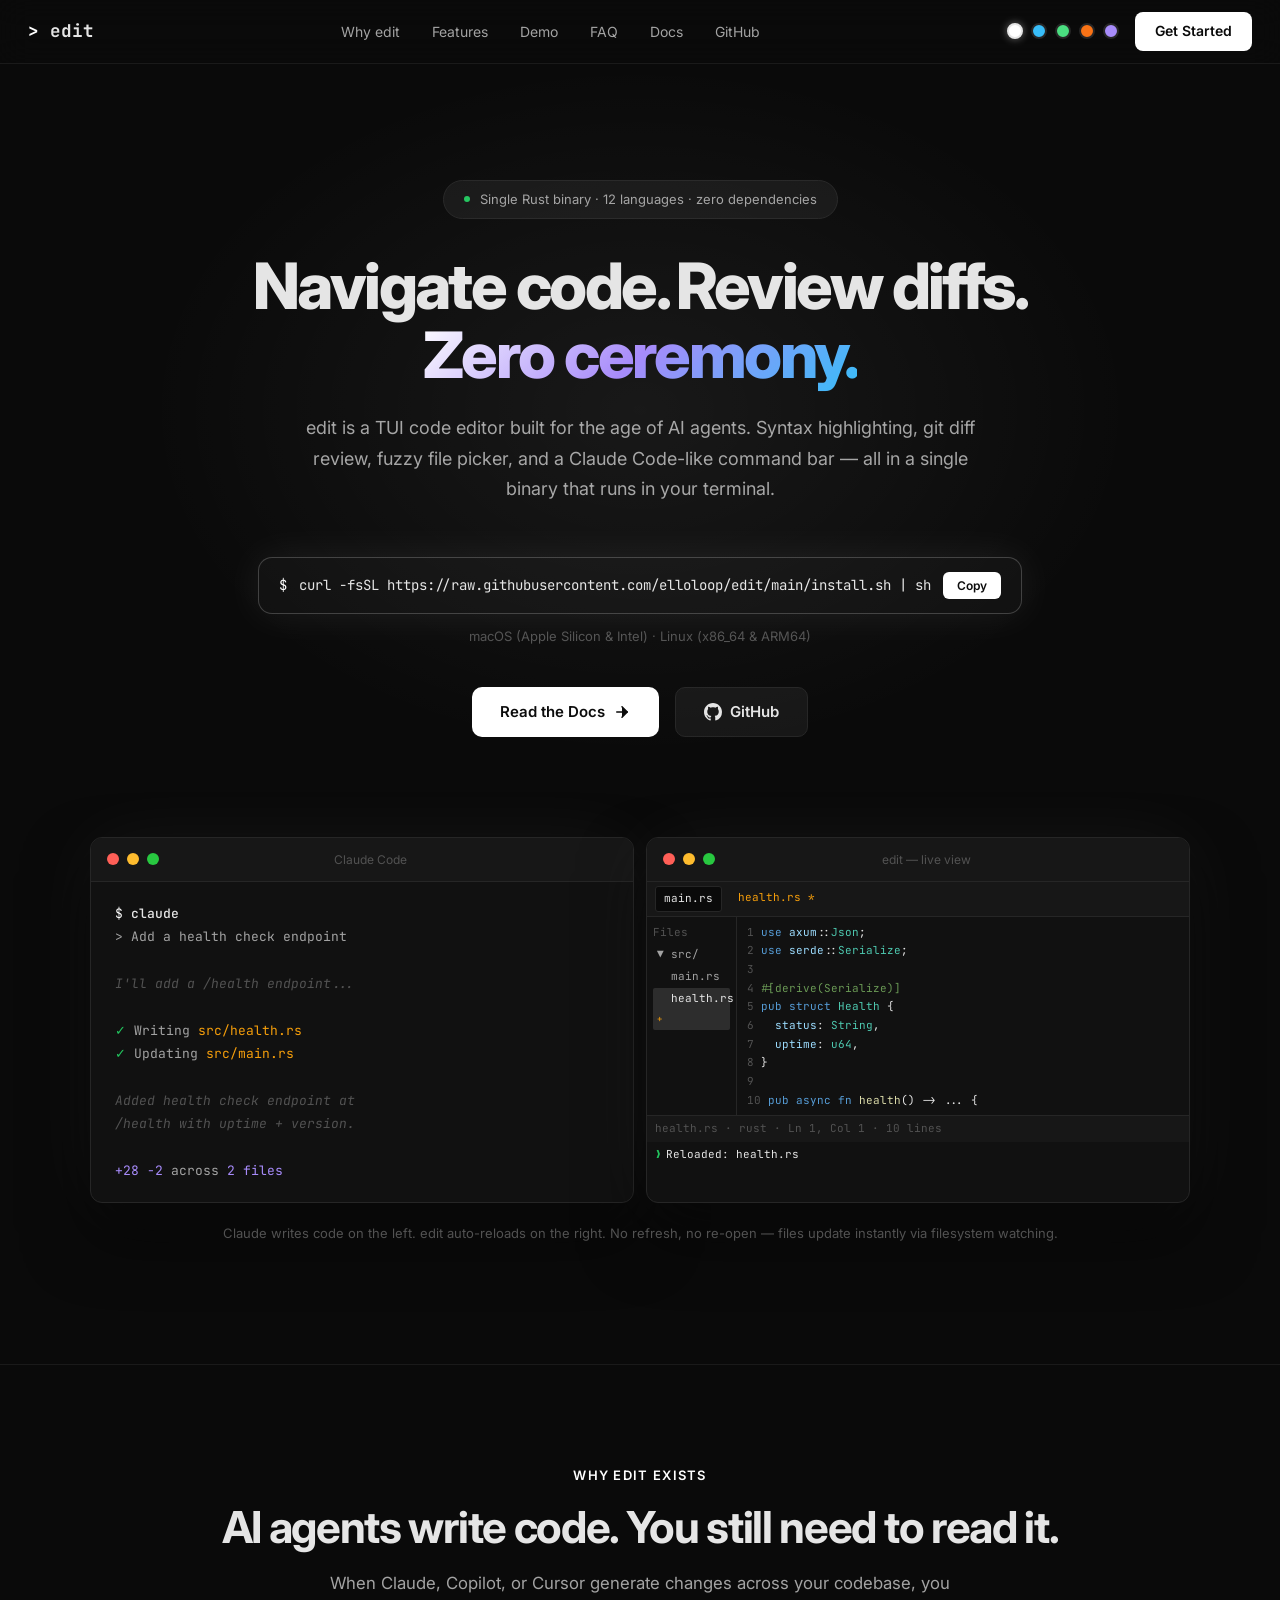
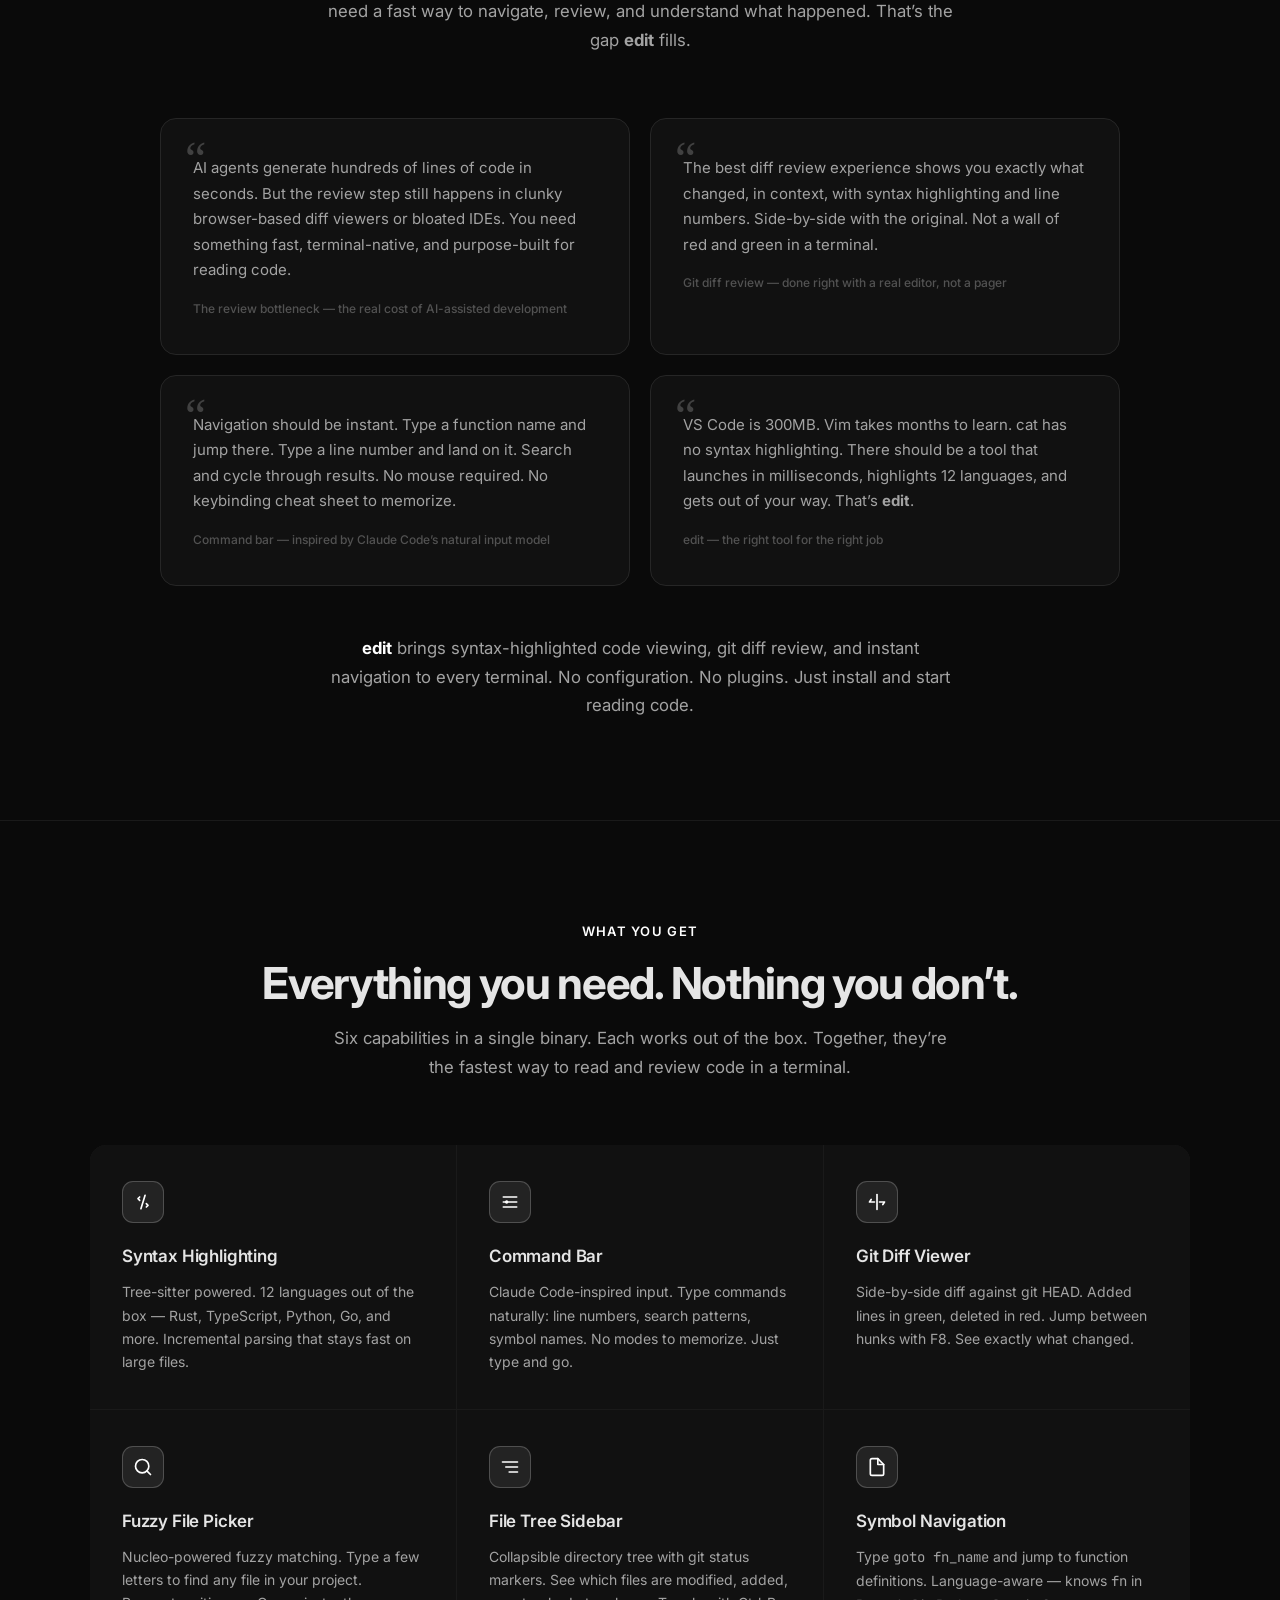
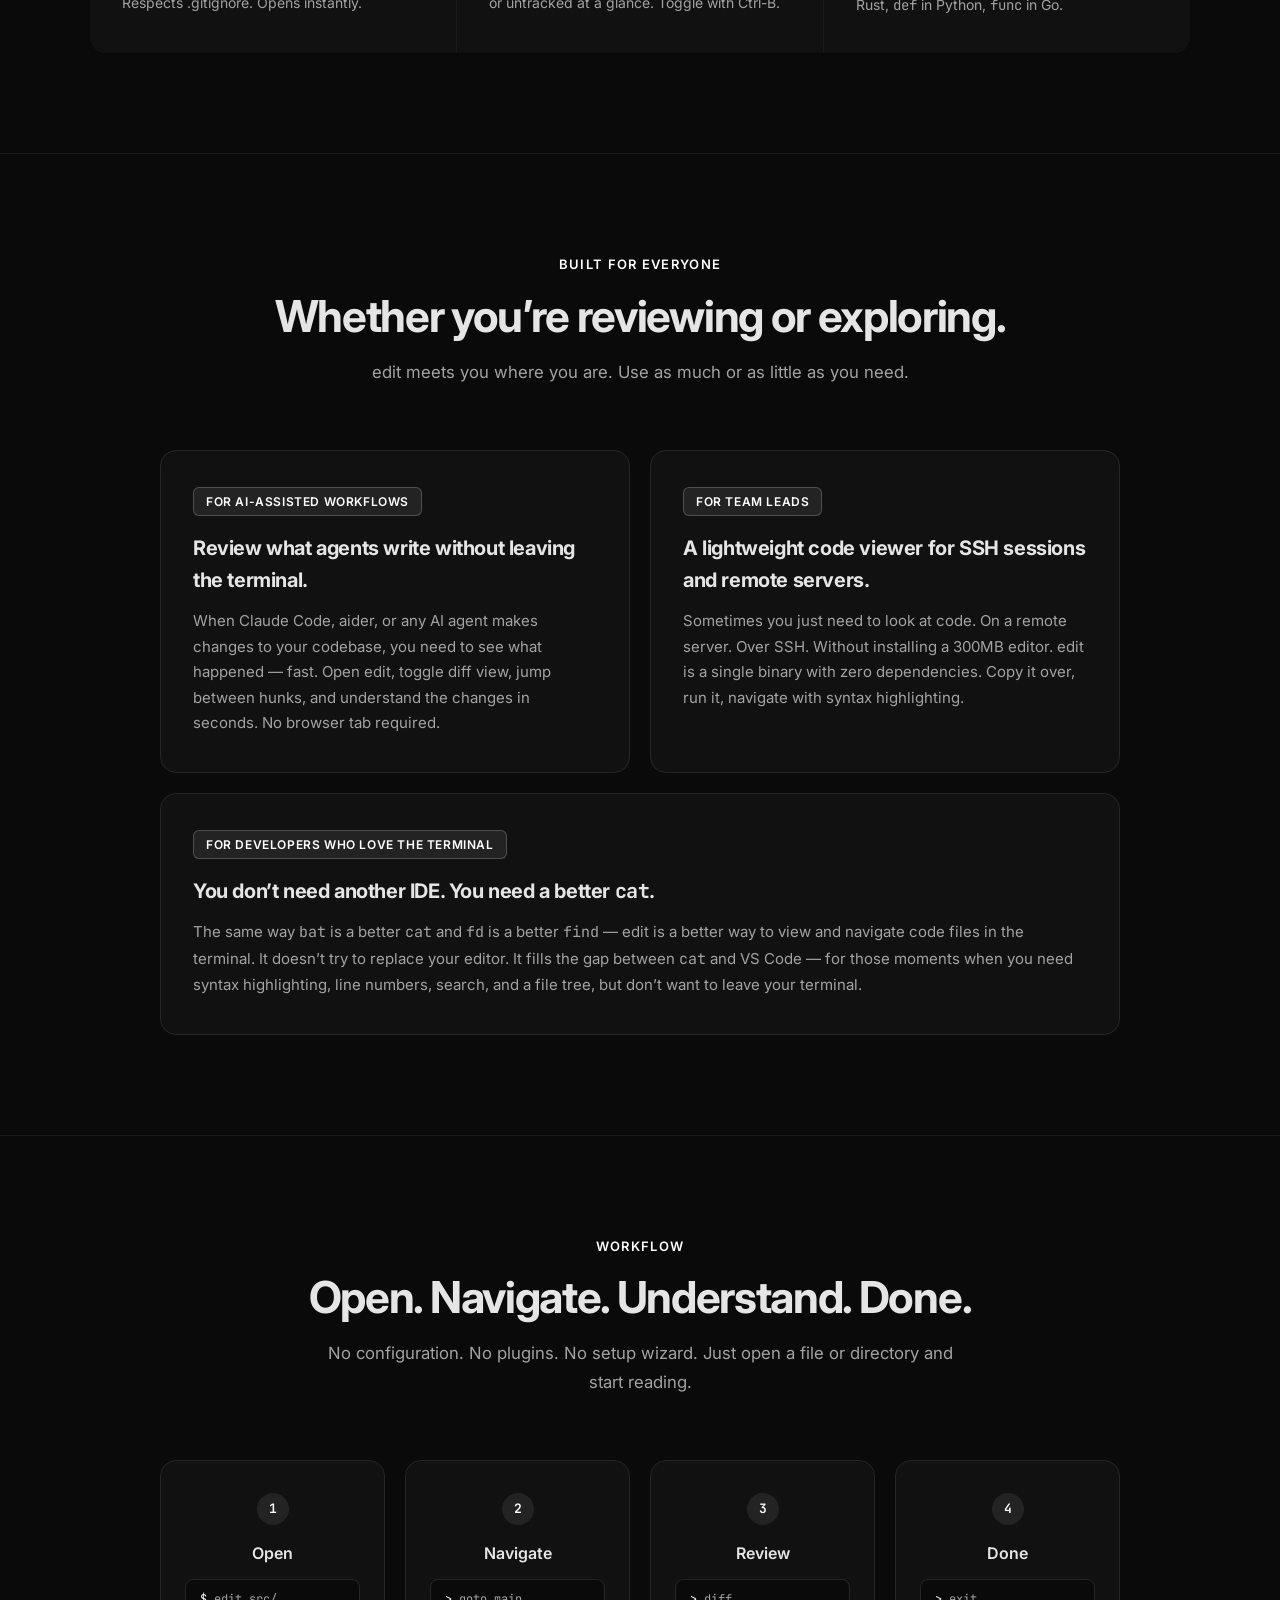
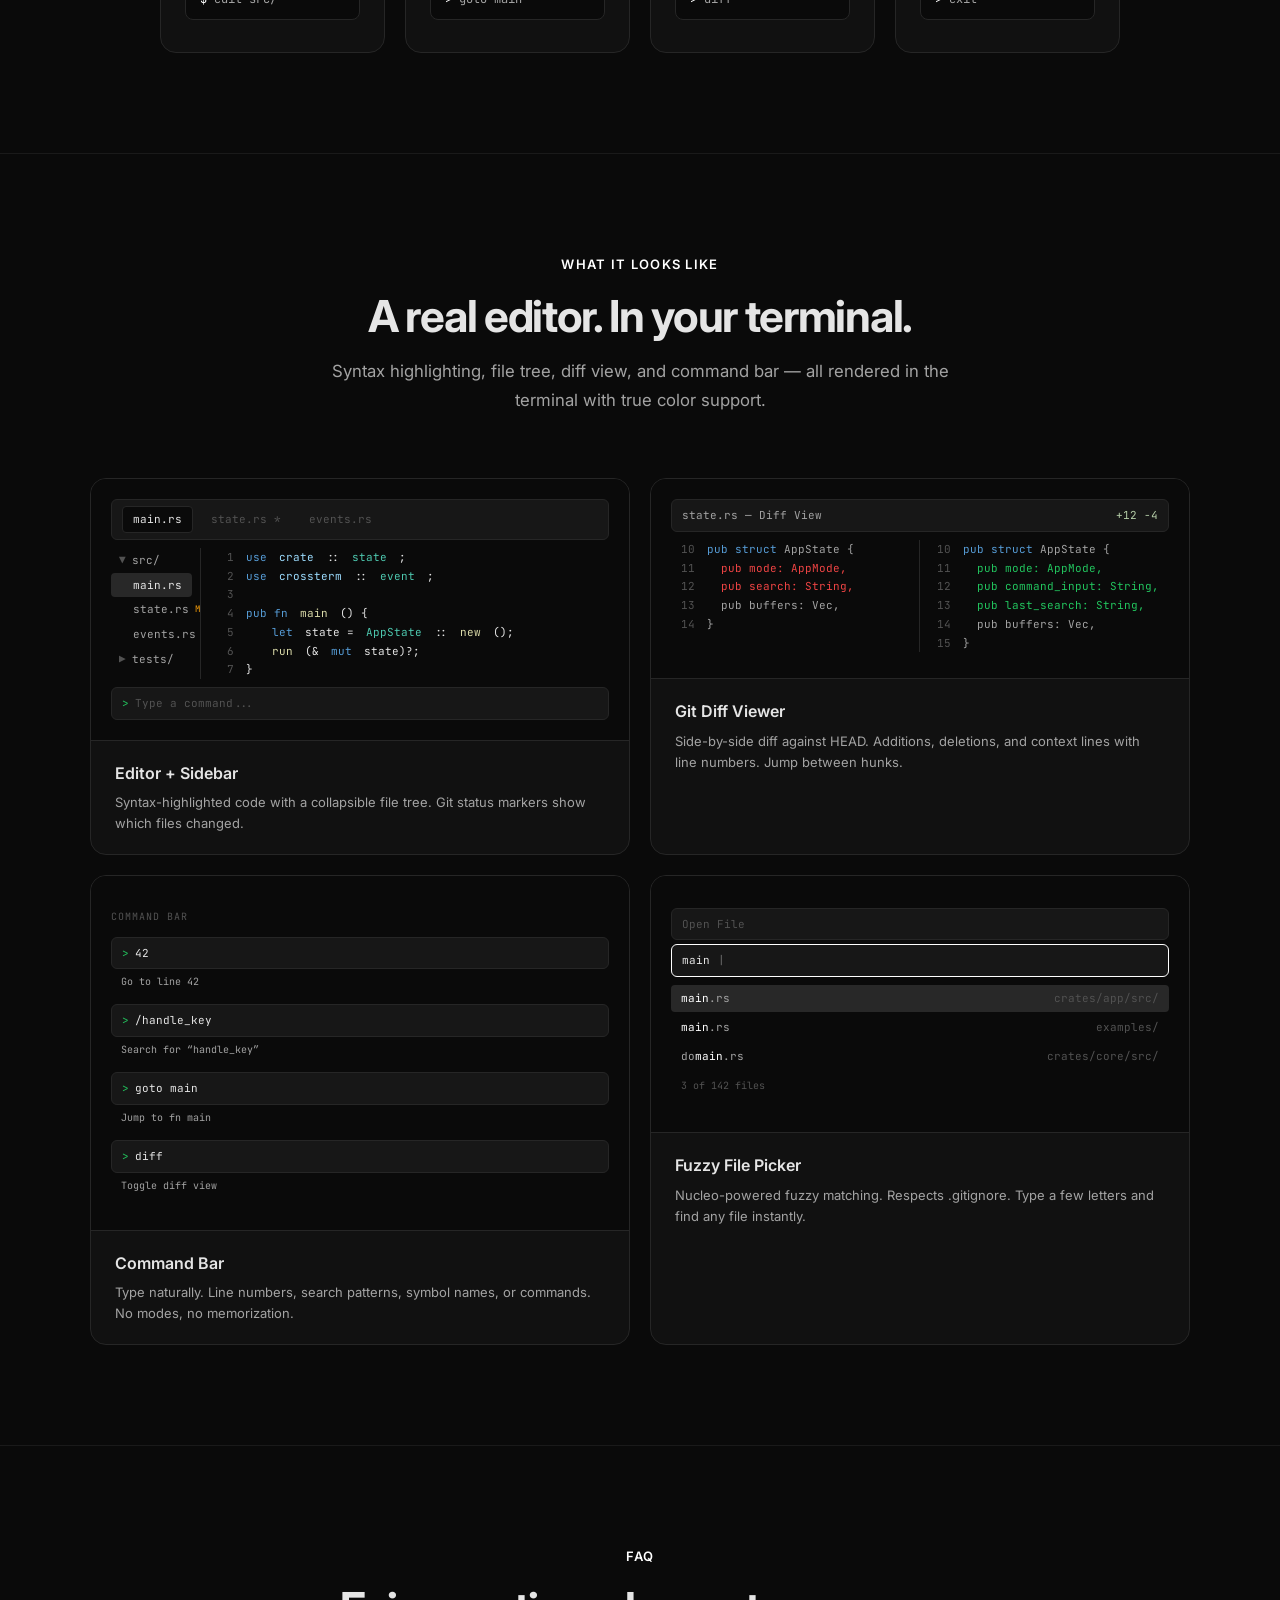
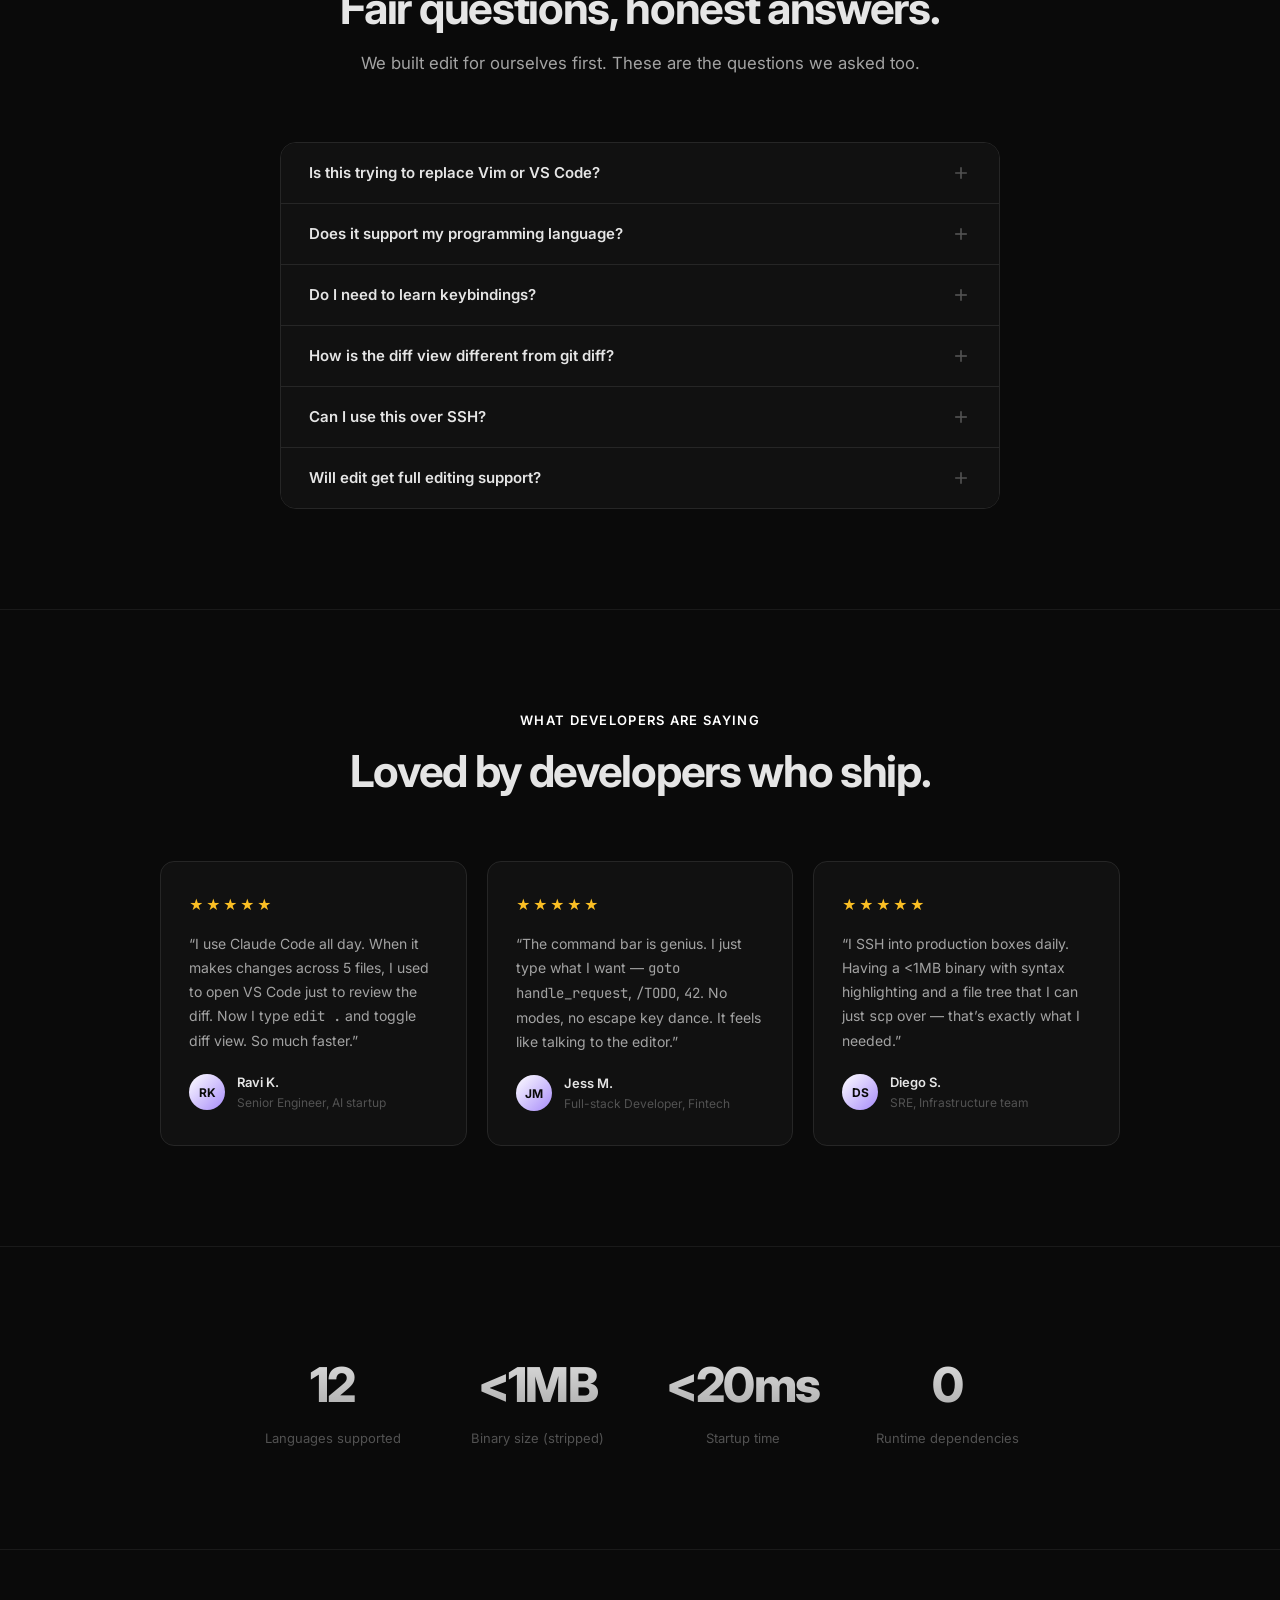
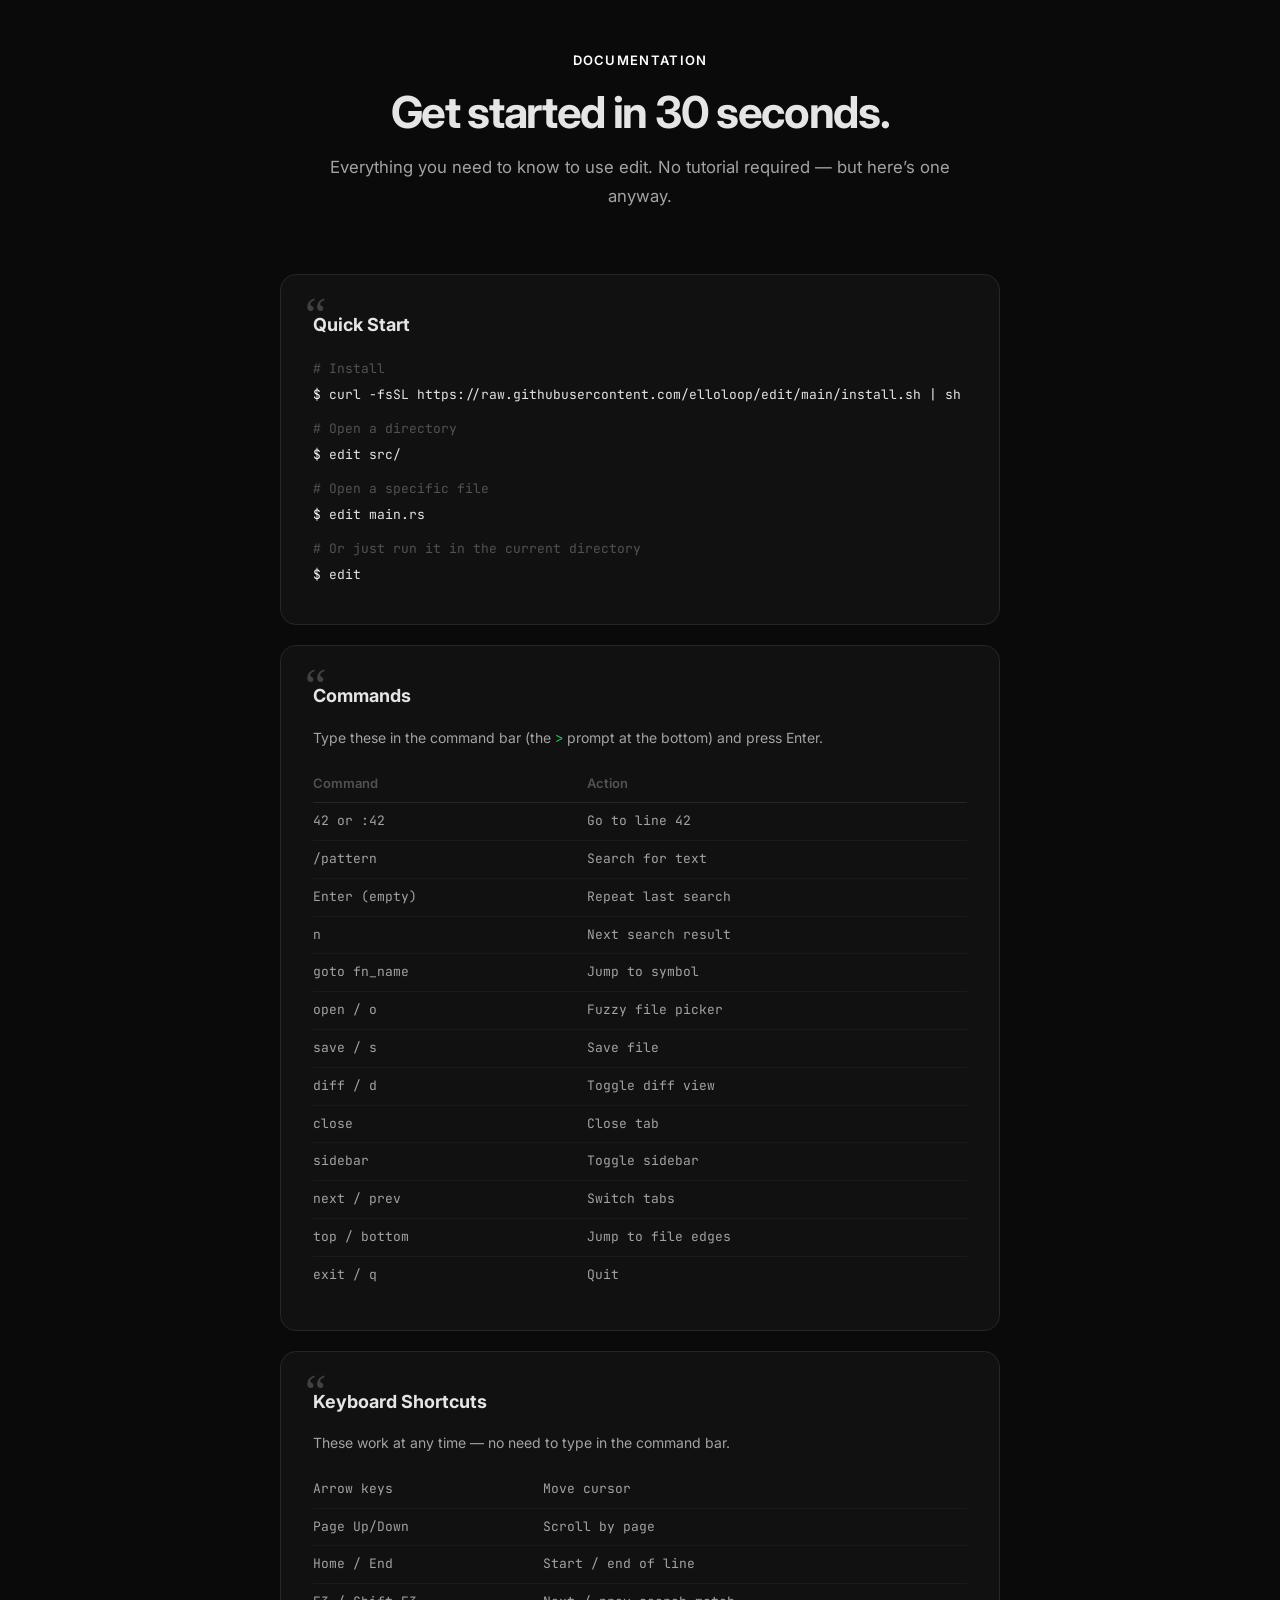
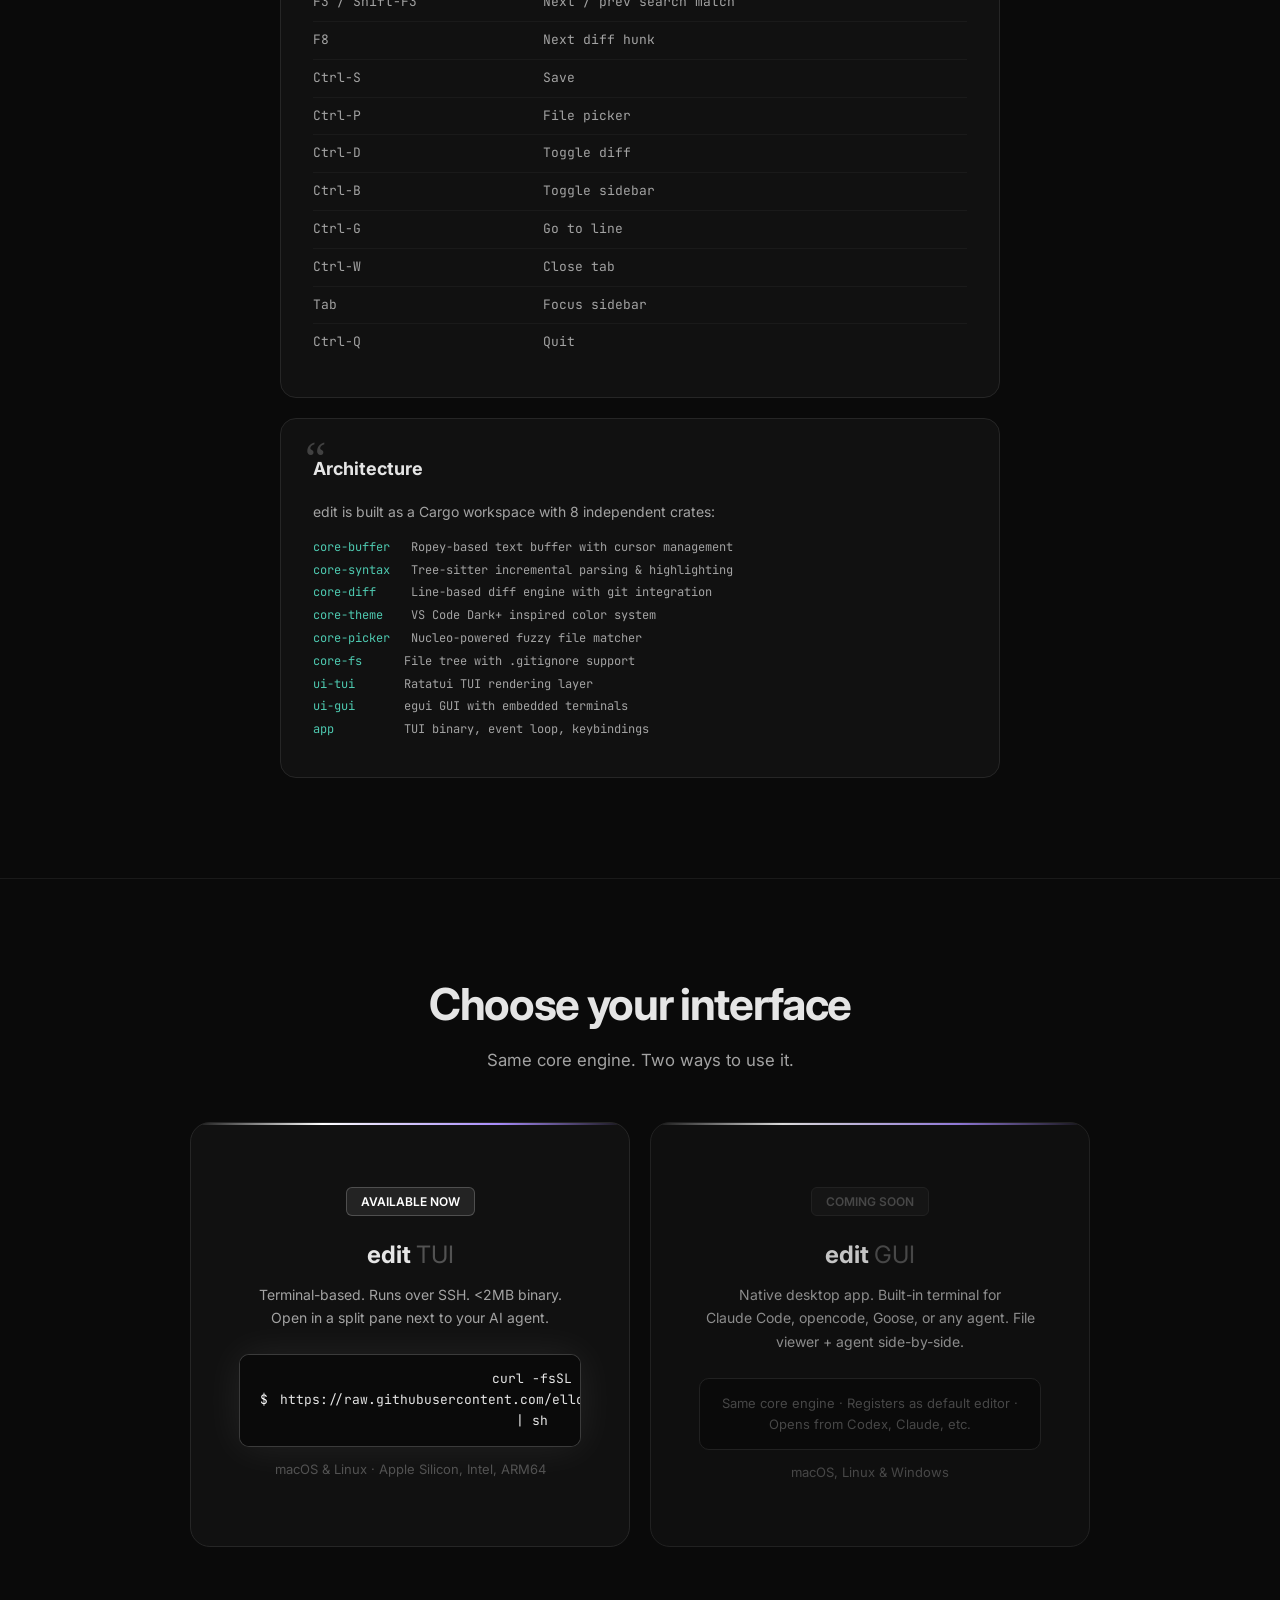
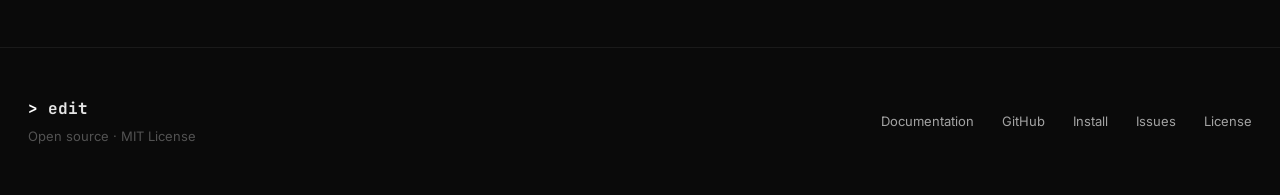
==== commit 830713e3: "Add live file watching, GUI with embedded agent terminals, website animation File watching (TUI + GU" ====
--- a/website/index.html
+++ b/website/index.html
@@ -1106,43 +1106,86 @@
   </section>
 
   <!-- ========================================
-       Terminal Demo
+       Side-by-Side Demo — Agent + edit
        ======================================== -->
   <section class="demo-section">
-    <div class="terminal">
-      <div class="terminal-chrome">
-        <span class="terminal-dot red"></span>
-        <span class="terminal-dot yellow"></span>
-        <span class="terminal-dot green"></span>
-        <span class="terminal-title">edit &mdash; Terminal</span>
-        <span style="width: 36px;"></span>
-      </div>
-      <div class="terminal-body">
-        <div class="line" style="animation-delay:0.2s"><span class="t-prompt">$ </span><span class="t-cmd">edit</span> <span class="t-arg">src/</span></div>
-        <div class="line" style="animation-delay:0.8s"><span class="t-dim">&nbsp; ... TUI launches with sidebar + syntax highlighting ...</span></div>
-        <div class="line" style="animation-delay:1.4s">&nbsp;</div>
-        <div class="line" style="animation-delay:1.8s"><span class="t-info">  &gt; </span><span class="t-cmd">open</span></div>
-        <div class="line" style="animation-delay:2.3s"><span class="t-ok">  &check;</span><span class="t-info"> Fuzzy picker &mdash; type to filter 142 files</span></div>
-        <div class="line" style="animation-delay:2.9s"><span class="t-info">    main.rs &middot; keybindings.rs &middot; state.rs &middot; ...</span></div>
-        <div class="line" style="animation-delay:3.4s">&nbsp;</div>
-        <div class="line" style="animation-delay:3.8s"><span class="t-info">  &gt; </span><span class="t-cmd">/handle_key</span></div>
-        <div class="line" style="animation-delay:4.3s"><span class="t-ok">  &check;</span><span class="t-info"> Found 'handle_key'</span></div>
-        <div class="line" style="animation-delay:4.8s"><span class="t-info">    Jumped to </span><span class="t-stat">Ln 6, Col 8</span></div>
-        <div class="line" style="animation-delay:5.4s">&nbsp;</div>
-        <div class="line" style="animation-delay:5.8s"><span class="t-info">  &gt; </span><span class="t-cmd">goto execute_command</span></div>
-        <div class="line" style="animation-delay:6.3s"><span class="t-ok">  &check;</span><span class="t-info"> Found: fn execute_command_input</span></div>
-        <div class="line" style="animation-delay:6.8s"><span class="t-info">    Jumped to </span><span class="t-stat">Ln 168</span></div>
-        <div class="line" style="animation-delay:7.4s">&nbsp;</div>
-        <div class="line" style="animation-delay:7.8s"><span class="t-info">  &gt; </span><span class="t-cmd">diff</span></div>
-        <div class="line" style="animation-delay:8.3s"><span class="t-ok">  &check;</span><span class="t-info"> Diff view on &mdash; side-by-side with git HEAD</span></div>
-        <div class="line" style="animation-delay:8.8s"><span class="t-info">    </span><span class="t-stat">+42 -8</span><span class="t-info"> across </span><span class="t-stat">3 hunks</span></div>
-        <div class="line" style="animation-delay:9.4s">&nbsp;</div>
-        <div class="line" style="animation-delay:9.8s"><span class="t-info">  &gt; </span><span class="t-cmd">save</span></div>
-        <div class="line" style="animation-delay:10.3s"><span class="t-ok">  &check;</span><span class="t-info"> Saved</span></div>
-        <div class="line" style="animation-delay:10.8s">&nbsp;</div>
-        <div class="line" style="animation-delay:11.2s"><span class="t-info">  &gt; </span><span class="t-cmd">exit</span></div>
+    <div style="max-width:1100px; margin:0 auto; display:flex; gap:12px;">
+      <!-- Left: Claude Code / Agent terminal -->
+      <div class="terminal" style="flex:1;">
+        <div class="terminal-chrome">
+          <span class="terminal-dot red"></span>
+          <span class="terminal-dot yellow"></span>
+          <span class="terminal-dot green"></span>
+          <span class="terminal-title">Claude Code</span>
+          <span style="width:36px;"></span>
+        </div>
+        <div class="terminal-body" style="min-height:320px;">
+          <div class="line" style="animation-delay:0.2s"><span class="t-prompt">$ </span><span class="t-cmd">claude</span></div>
+          <div class="line" style="animation-delay:1.0s"><span class="t-info">&gt; Add a health check endpoint</span></div>
+          <div class="line" style="animation-delay:2.0s">&nbsp;</div>
+          <div class="line" style="animation-delay:2.5s"><span class="t-dim">  I'll add a /health endpoint...</span></div>
+          <div class="line" style="animation-delay:3.5s">&nbsp;</div>
+          <div class="line" style="animation-delay:4.0s"><span class="t-ok">  &check;</span> <span class="t-info">Writing </span><span class="t-arg">src/health.rs</span></div>
+          <div class="line" style="animation-delay:5.0s"><span class="t-ok">  &check;</span> <span class="t-info">Updating </span><span class="t-arg">src/main.rs</span></div>
+          <div class="line" style="animation-delay:6.0s">&nbsp;</div>
+          <div class="line" style="animation-delay:6.5s"><span class="t-dim">  Added health check endpoint at</span></div>
+          <div class="line" style="animation-delay:6.5s"><span class="t-dim">  /health with uptime + version.</span></div>
+          <div class="line" style="animation-delay:7.5s">&nbsp;</div>
+          <div class="line" style="animation-delay:8.0s"><span class="t-stat">  +28 -2</span><span class="t-info"> across </span><span class="t-stat">2 files</span></div>
+        </div>
+      </div>
+
+      <!-- Right: edit auto-updating -->
+      <div class="terminal" style="flex:1;">
+        <div class="terminal-chrome">
+          <span class="terminal-dot red"></span>
+          <span class="terminal-dot yellow"></span>
+          <span class="terminal-dot green"></span>
+          <span class="terminal-title">edit &mdash; live view</span>
+          <span style="width:36px;"></span>
+        </div>
+        <div class="terminal-body" style="min-height:320px; padding:0;">
+          <!-- Mock TUI -->
+          <div style="padding:4px 8px; background:var(--ed-bg-tertiary); border-bottom:1px solid var(--ed-border); font-size:0.6875rem; display:flex; gap:8px;">
+            <span style="padding:2px 8px; background:var(--ed-bg); border:1px solid var(--ed-border); border-radius:3px; color:var(--ed-text);">main.rs</span>
+            <span class="line" style="animation-delay:4.5s; padding:2px 8px; color:var(--ed-warning);">health.rs *</span>
+          </div>
+          <div style="display:flex; font-size:0.6875rem;">
+            <!-- Sidebar -->
+            <div style="width:90px; border-right:1px solid var(--ed-border); padding:6px;">
+              <div style="color:var(--ed-text-tertiary); margin-bottom:2px;">Files</div>
+              <div style="color:var(--ed-text-secondary); padding:1px 4px;">&#9660; src/</div>
+              <div style="color:var(--ed-text-secondary); padding:1px 4px;">&nbsp;&nbsp;main.rs</div>
+              <div class="line" style="animation-delay:4.5s; padding:1px 4px; background:color-mix(in srgb, var(--ed-accent) 12%, transparent); color:var(--ed-text); border-radius:2px;">&nbsp;&nbsp;health.rs <span style="color:var(--ed-warning); font-size:0.5625rem;">+</span></div>
+            </div>
+            <!-- Code view -->
+            <div style="flex:1; padding:6px 10px; line-height:1.7;">
+              <div class="line" style="animation-delay:4.5s"><span style="color:var(--ed-text-tertiary)">1 </span><span style="color:var(--syn-keyword)">use</span> <span style="color:var(--syn-variable)">axum</span>::<span style="color:var(--syn-type)">Json</span>;</div>
+              <div class="line" style="animation-delay:4.8s"><span style="color:var(--ed-text-tertiary)">2 </span><span style="color:var(--syn-keyword)">use</span> <span style="color:var(--syn-variable)">serde</span>::<span style="color:var(--syn-type)">Serialize</span>;</div>
+              <div class="line" style="animation-delay:5.1s"><span style="color:var(--ed-text-tertiary)">3 </span></div>
+              <div class="line" style="animation-delay:5.4s"><span style="color:var(--ed-text-tertiary)">4 </span><span style="color:var(--syn-comment)">#[derive(Serialize)]</span></div>
+              <div class="line" style="animation-delay:5.7s"><span style="color:var(--ed-text-tertiary)">5 </span><span style="color:var(--syn-keyword)">pub struct</span> <span style="color:var(--syn-type)">Health</span> {</div>
+              <div class="line" style="animation-delay:6.0s"><span style="color:var(--ed-text-tertiary)">6 </span>&nbsp;&nbsp;<span style="color:var(--syn-variable)">status</span>: <span style="color:var(--syn-type)">String</span>,</div>
+              <div class="line" style="animation-delay:6.3s"><span style="color:var(--ed-text-tertiary)">7 </span>&nbsp;&nbsp;<span style="color:var(--syn-variable)">uptime</span>: <span style="color:var(--syn-type)">u64</span>,</div>
+              <div class="line" style="animation-delay:6.6s"><span style="color:var(--ed-text-tertiary)">8 </span>}</div>
+              <div class="line" style="animation-delay:6.9s"><span style="color:var(--ed-text-tertiary)">9 </span></div>
+              <div class="line" style="animation-delay:7.2s"><span style="color:var(--ed-text-tertiary)">10</span> <span style="color:var(--syn-keyword)">pub async fn</span> <span style="color:var(--syn-function)">health</span>() -&gt; ... {</div>
+            </div>
+          </div>
+          <!-- Command bar -->
+          <div style="border-top:1px solid var(--ed-border); font-size:0.6875rem;">
+            <div style="padding:3px 8px; background:var(--ed-bg-tertiary); color:var(--ed-text-tertiary);">health.rs &middot; rust &middot; Ln 1, Col 1 &middot; 10 lines</div>
+            <div style="padding:3px 8px; display:flex; align-items:center; gap:4px;">
+              <span style="color:var(--ed-success);">&#10095;</span>
+              <span class="line" style="animation-delay:8.5s; color:var(--ed-text);">Reloaded: health.rs</span>
+            </div>
+          </div>
+        </div>
       </div>
     </div>
+    <p style="text-align:center; margin-top:20px; font-size:0.8125rem; color:var(--ed-text-tertiary);">
+      Claude writes code on the left. edit auto-reloads on the right. No refresh, no re-open &mdash; files update instantly via filesystem watching.
+    </p>
   </section>
 
   <!-- ========================================
@@ -1746,8 +1789,9 @@
             <div><span style="color:var(--syn-type);">core-theme</span> &nbsp;&nbsp; VS Code Dark+ inspired color system</div>
             <div><span style="color:var(--syn-type);">core-picker</span> &nbsp; Nucleo-powered fuzzy file matcher</div>
             <div><span style="color:var(--syn-type);">core-fs</span> &nbsp;&nbsp;&nbsp;&nbsp; File tree with .gitignore support</div>
-            <div><span style="color:var(--syn-type);">ui-tui</span> &nbsp;&nbsp;&nbsp;&nbsp;&nbsp; Ratatui rendering layer</div>
-            <div><span style="color:var(--syn-type);">app</span> &nbsp;&nbsp;&nbsp;&nbsp;&nbsp;&nbsp;&nbsp;&nbsp; Main binary, event loop, keybindings</div>
+            <div><span style="color:var(--syn-type);">ui-tui</span> &nbsp;&nbsp;&nbsp;&nbsp;&nbsp; Ratatui TUI rendering layer</div>
+            <div><span style="color:var(--syn-type);">ui-gui</span> &nbsp;&nbsp;&nbsp;&nbsp;&nbsp; egui GUI with embedded terminals</div>
+            <div><span style="color:var(--syn-type);">app</span> &nbsp;&nbsp;&nbsp;&nbsp;&nbsp;&nbsp;&nbsp;&nbsp; TUI binary, event loop, keybindings</div>
           </div>
         </div>
       </div>
@@ -1759,16 +1803,39 @@
        ======================================== -->
   <section class="install-section" id="install">
     <div class="container">
-      <div class="install-block reveal">
-        <h2>Start using edit in 10 seconds</h2>
-        <p class="section-desc">One command. No package manager required.</p>
-        <div style="margin-top:36px;">
-          <div class="install-cmd">
-            <span class="dollar">$</span>
-            <span id="install-text-cta">curl -fsSL https://raw.githubusercontent.com/elloloop/edit/main/install.sh | sh</span>
-            <button class="copy-btn" onclick="copyInstall(this, 'install-text-cta')">Copy</button>
-          </div>
-          <p class="platform-note" style="margin-bottom:0;">Works on macOS (Apple Silicon &amp; Intel) and Linux (x86_64 &amp; ARM64).</p>
+      <div style="max-width:900px; margin:0 auto;">
+        <div style="text-align:center; margin-bottom:48px;" class="reveal">
+          <h2>Choose your interface</h2>
+          <p class="section-desc">Same core engine. Two ways to use it.</p>
+        </div>
+        <div style="display:grid; grid-template-columns:1fr 1fr; gap:20px;">
+          <!-- TUI -->
+          <div class="install-block reveal" style="max-width:none; margin:0;">
+            <div style="display:inline-flex; align-items:center; gap:8px; padding:4px 14px; background:var(--accent-subtle); border:1px solid var(--accent-border); border-radius:6px; font-size:0.75rem; font-weight:600; color:var(--ed-accent); margin-bottom:20px;">AVAILABLE NOW</div>
+            <h3 style="font-size:1.5rem; font-weight:700; margin-bottom:8px;">edit <span style="color:var(--ed-text-tertiary); font-weight:400;">TUI</span></h3>
+            <p style="font-size:0.875rem; color:var(--ed-text-secondary); line-height:1.7; margin-bottom:24px;">
+              Terminal-based. Runs over SSH. &lt;2MB binary.<br>
+              Open in a split pane next to your AI agent.
+            </p>
+            <div class="install-cmd" style="margin-bottom:12px;">
+              <span class="dollar">$</span>
+              <span id="install-text-cta">curl -fsSL https://raw.githubusercontent.com/elloloop/edit/main/install.sh | sh</span>
+              <button class="copy-btn" onclick="copyInstall(this, 'install-text-cta')">Copy</button>
+            </div>
+            <p class="platform-note" style="margin-bottom:0;">macOS &amp; Linux &middot; Apple Silicon, Intel, ARM64</p>
+          </div>
+          <!-- GUI -->
+          <div class="install-block reveal" style="max-width:none; margin:0; opacity:0.85;">
+            <div style="display:inline-flex; align-items:center; gap:8px; padding:4px 14px; background:var(--ed-bg-tertiary); border:1px solid var(--ed-border); border-radius:6px; font-size:0.75rem; font-weight:600; color:var(--ed-text-tertiary); margin-bottom:20px;">COMING SOON</div>
+            <h3 style="font-size:1.5rem; font-weight:700; margin-bottom:8px;">edit <span style="color:var(--ed-text-tertiary); font-weight:400;">GUI</span></h3>
+            <p style="font-size:0.875rem; color:var(--ed-text-secondary); line-height:1.7; margin-bottom:24px;">
+              Native desktop app. Built-in terminal for Claude&nbsp;Code, opencode, Goose, or any agent. File viewer + agent side-by-side.
+            </p>
+            <div style="padding:14px 20px; background:var(--ed-bg); border:1px solid var(--ed-border); border-radius:10px; font-size:0.8125rem; color:var(--ed-text-tertiary); margin-bottom:12px;">
+              Same core engine &middot; Registers as default editor &middot; Opens from Codex, Claude, etc.
+            </div>
+            <p class="platform-note" style="margin-bottom:0;">macOS, Linux &amp; Windows</p>
+          </div>
         </div>
       </div>
     </div>
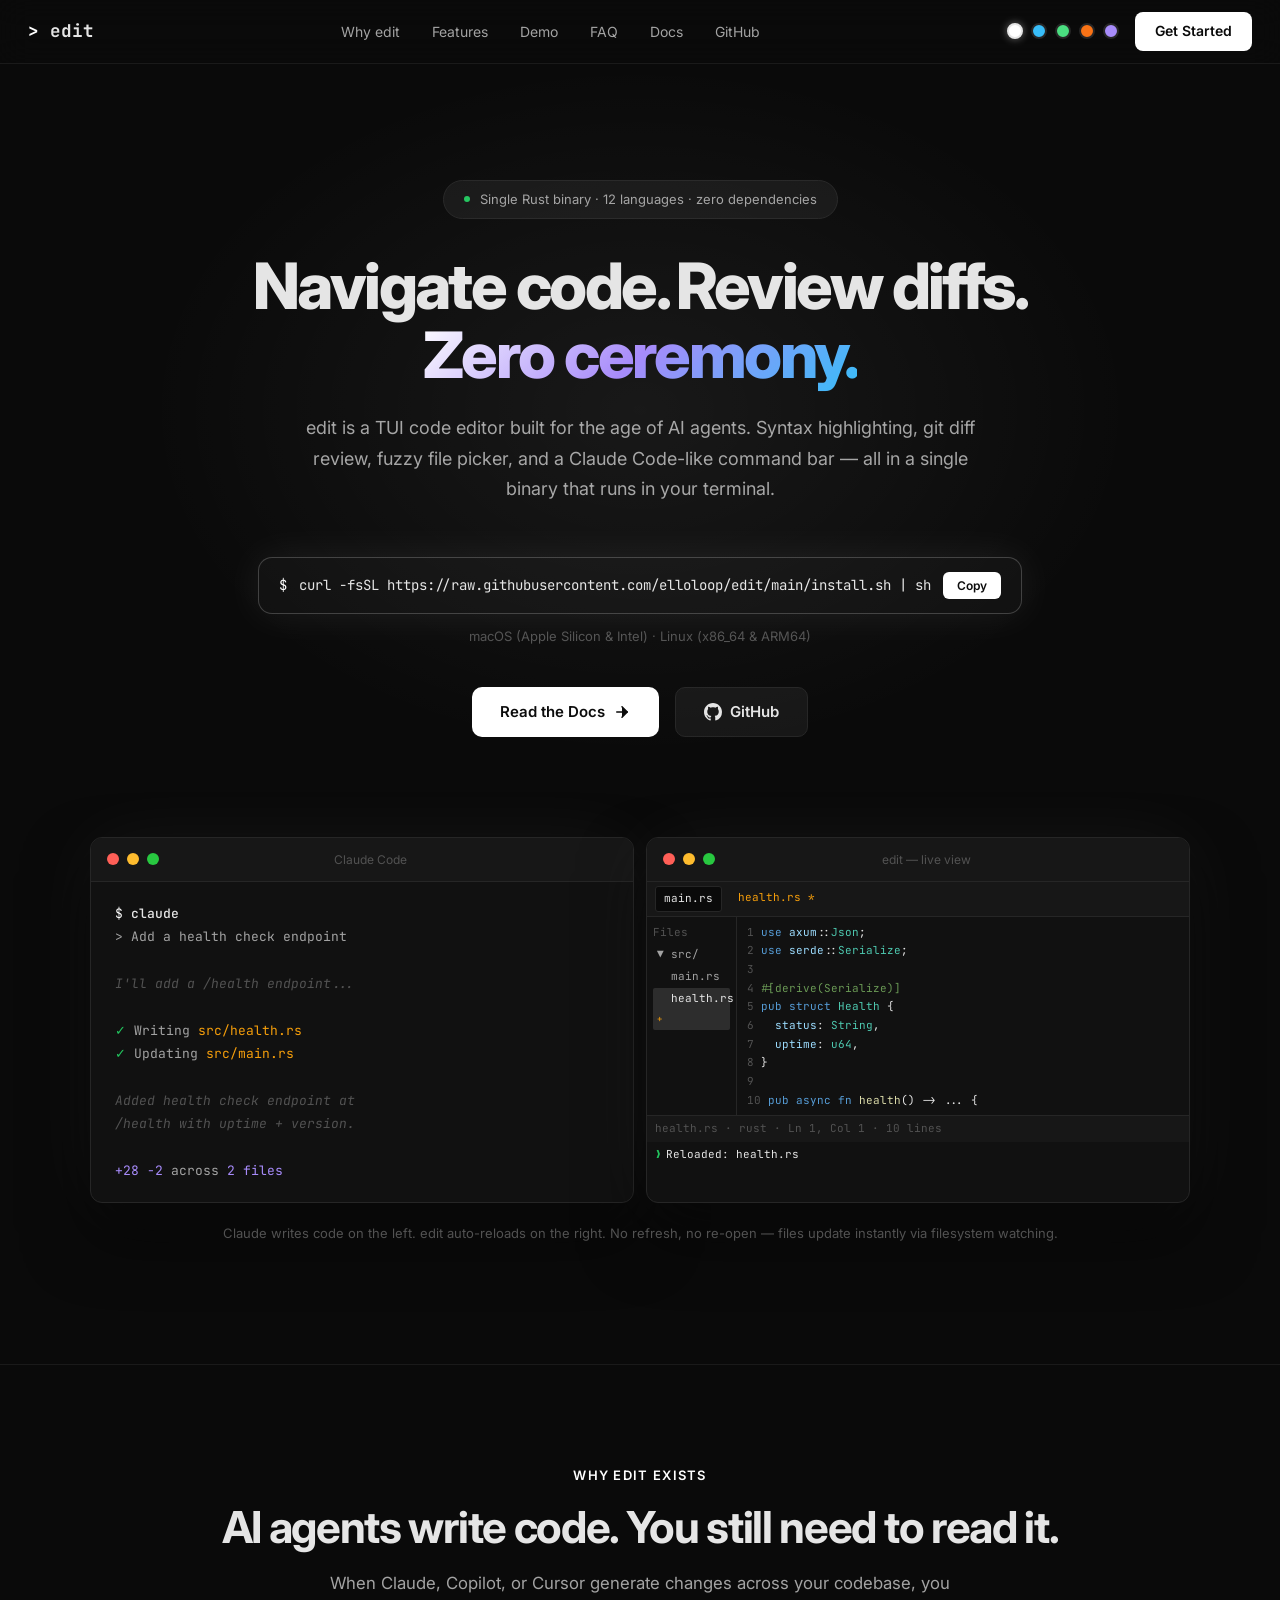
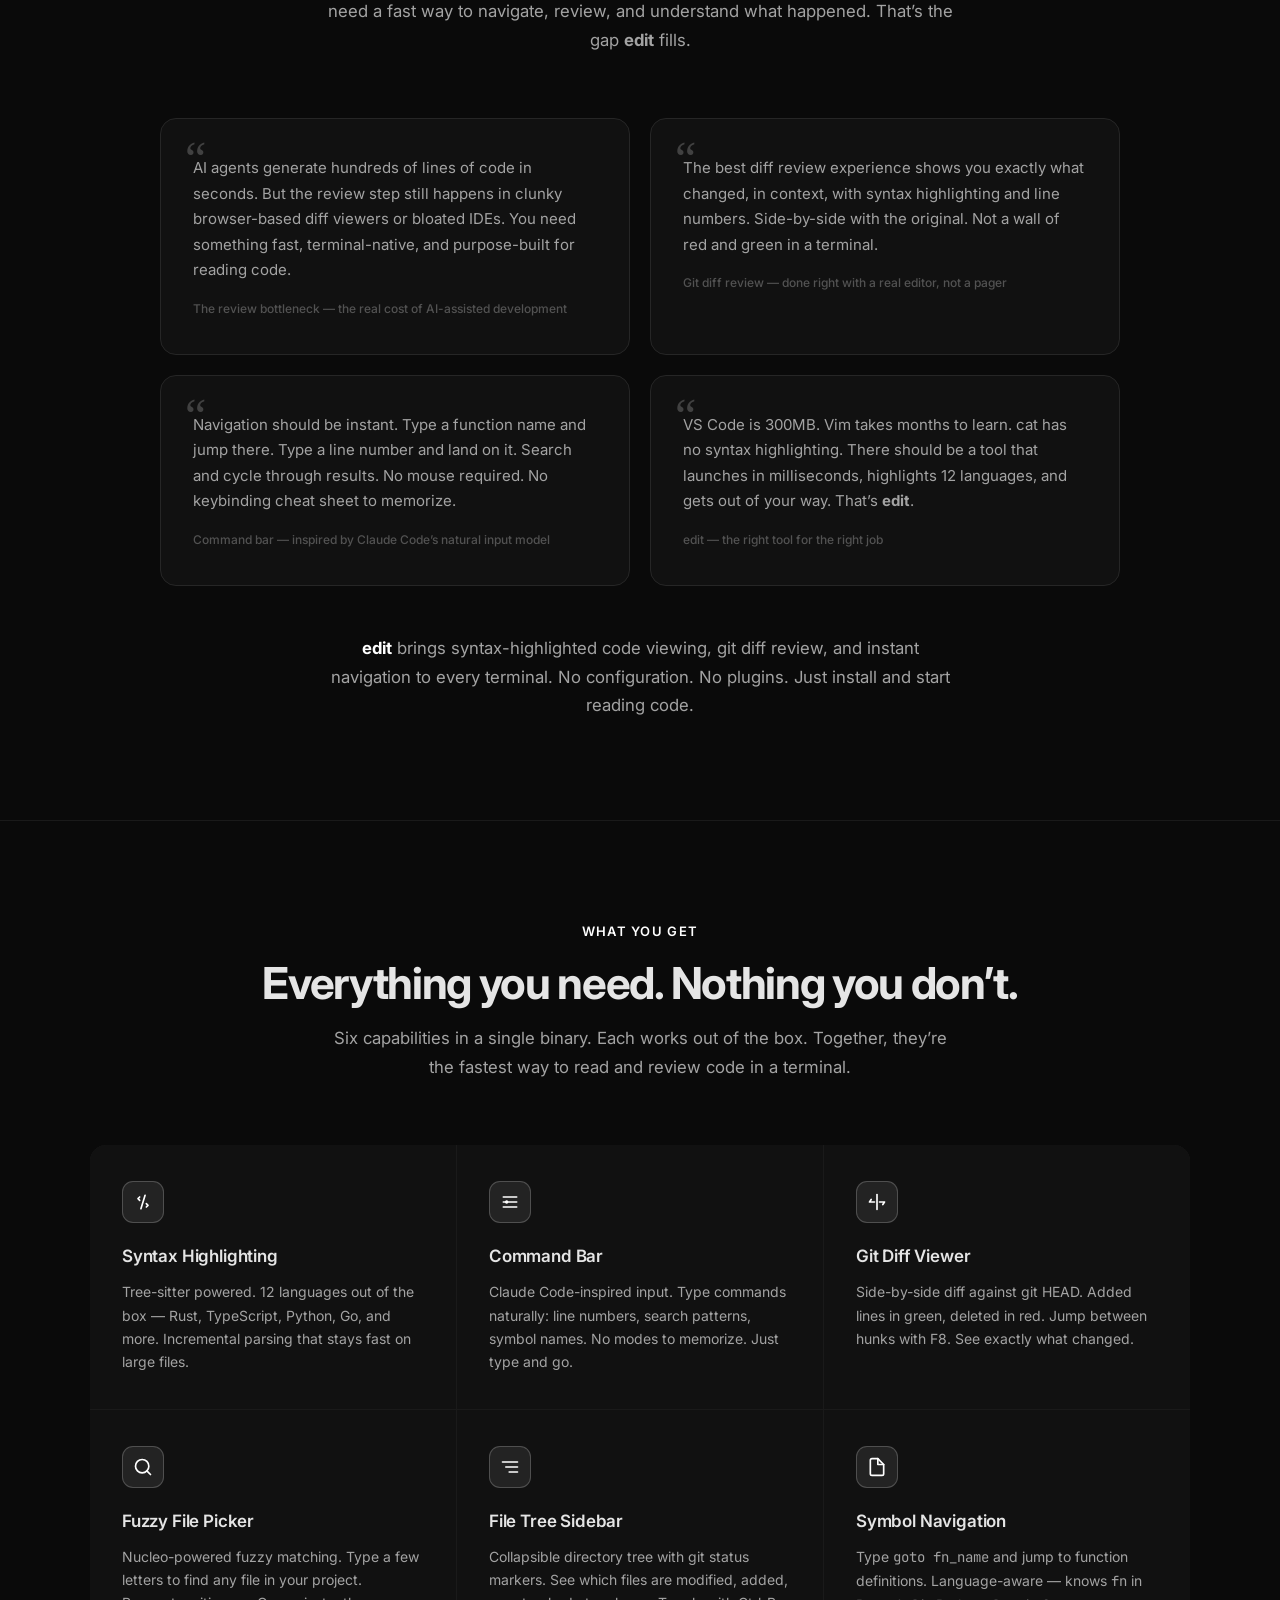
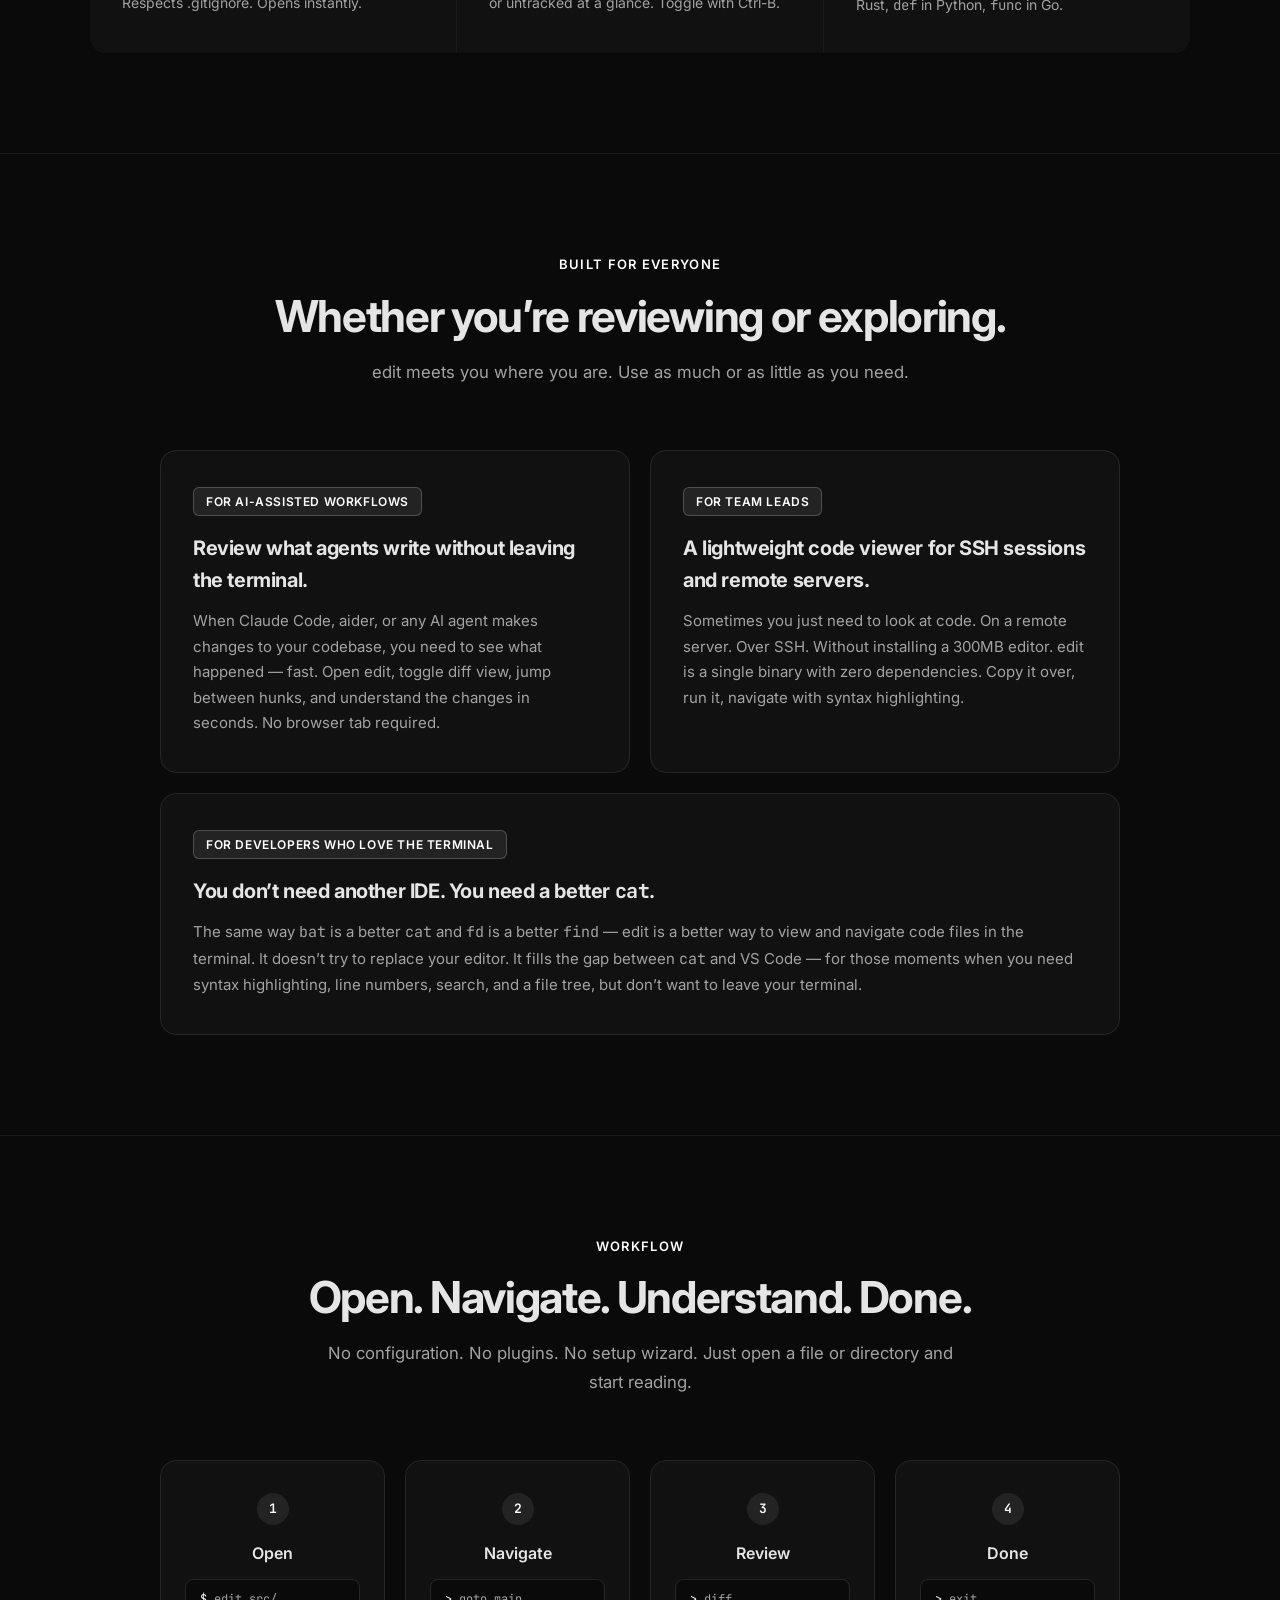
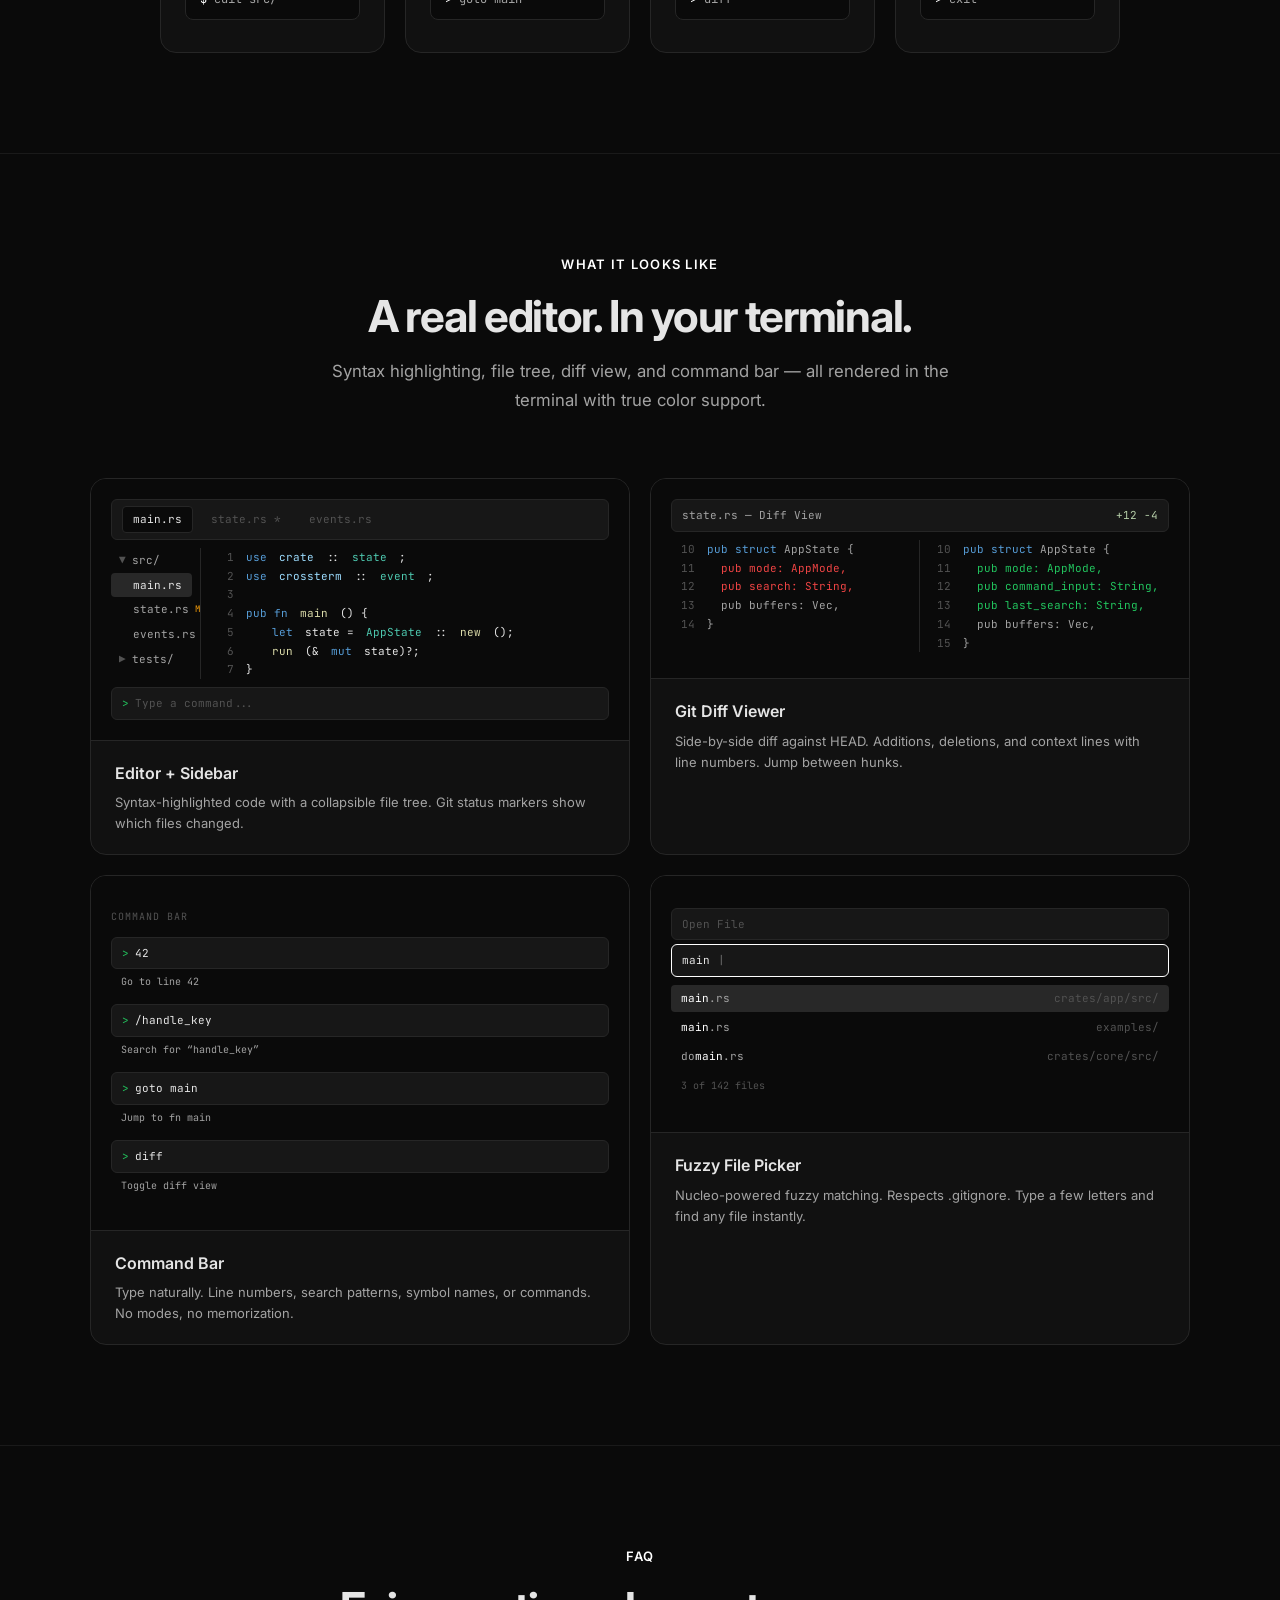
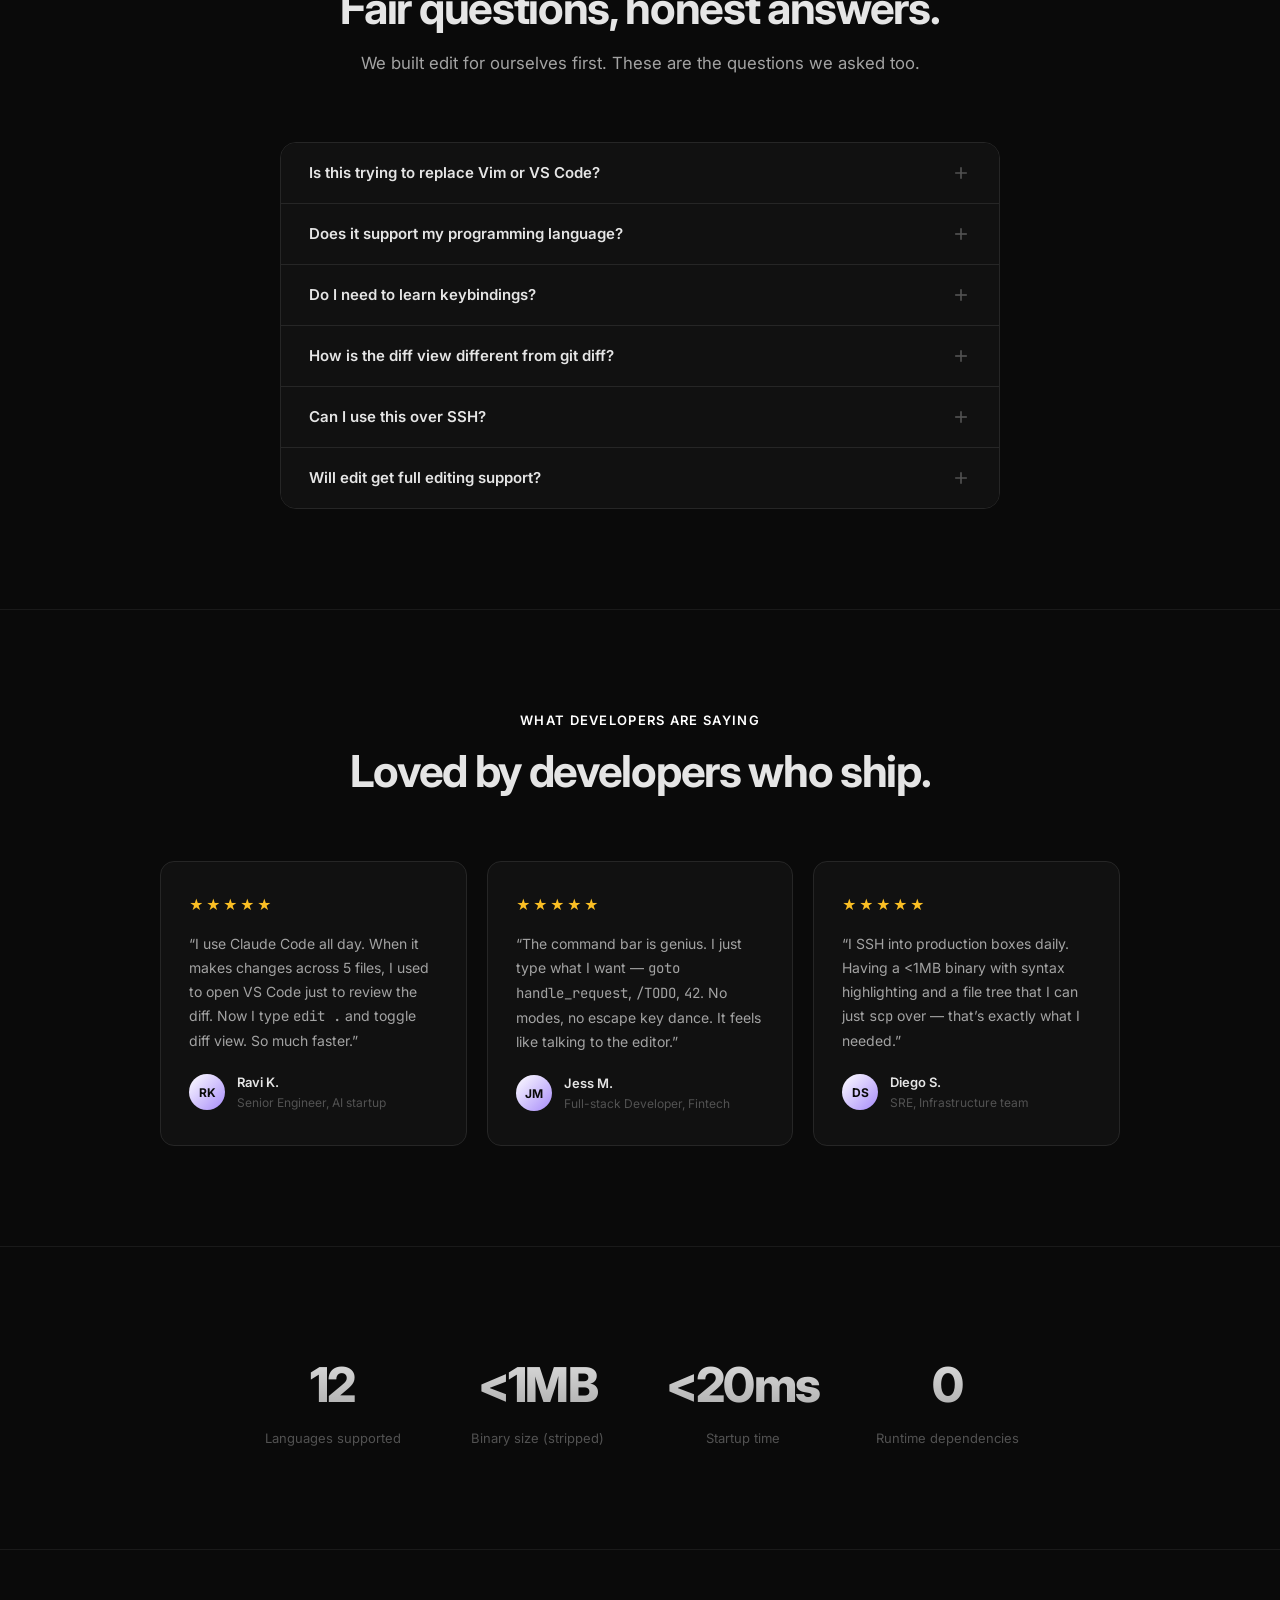
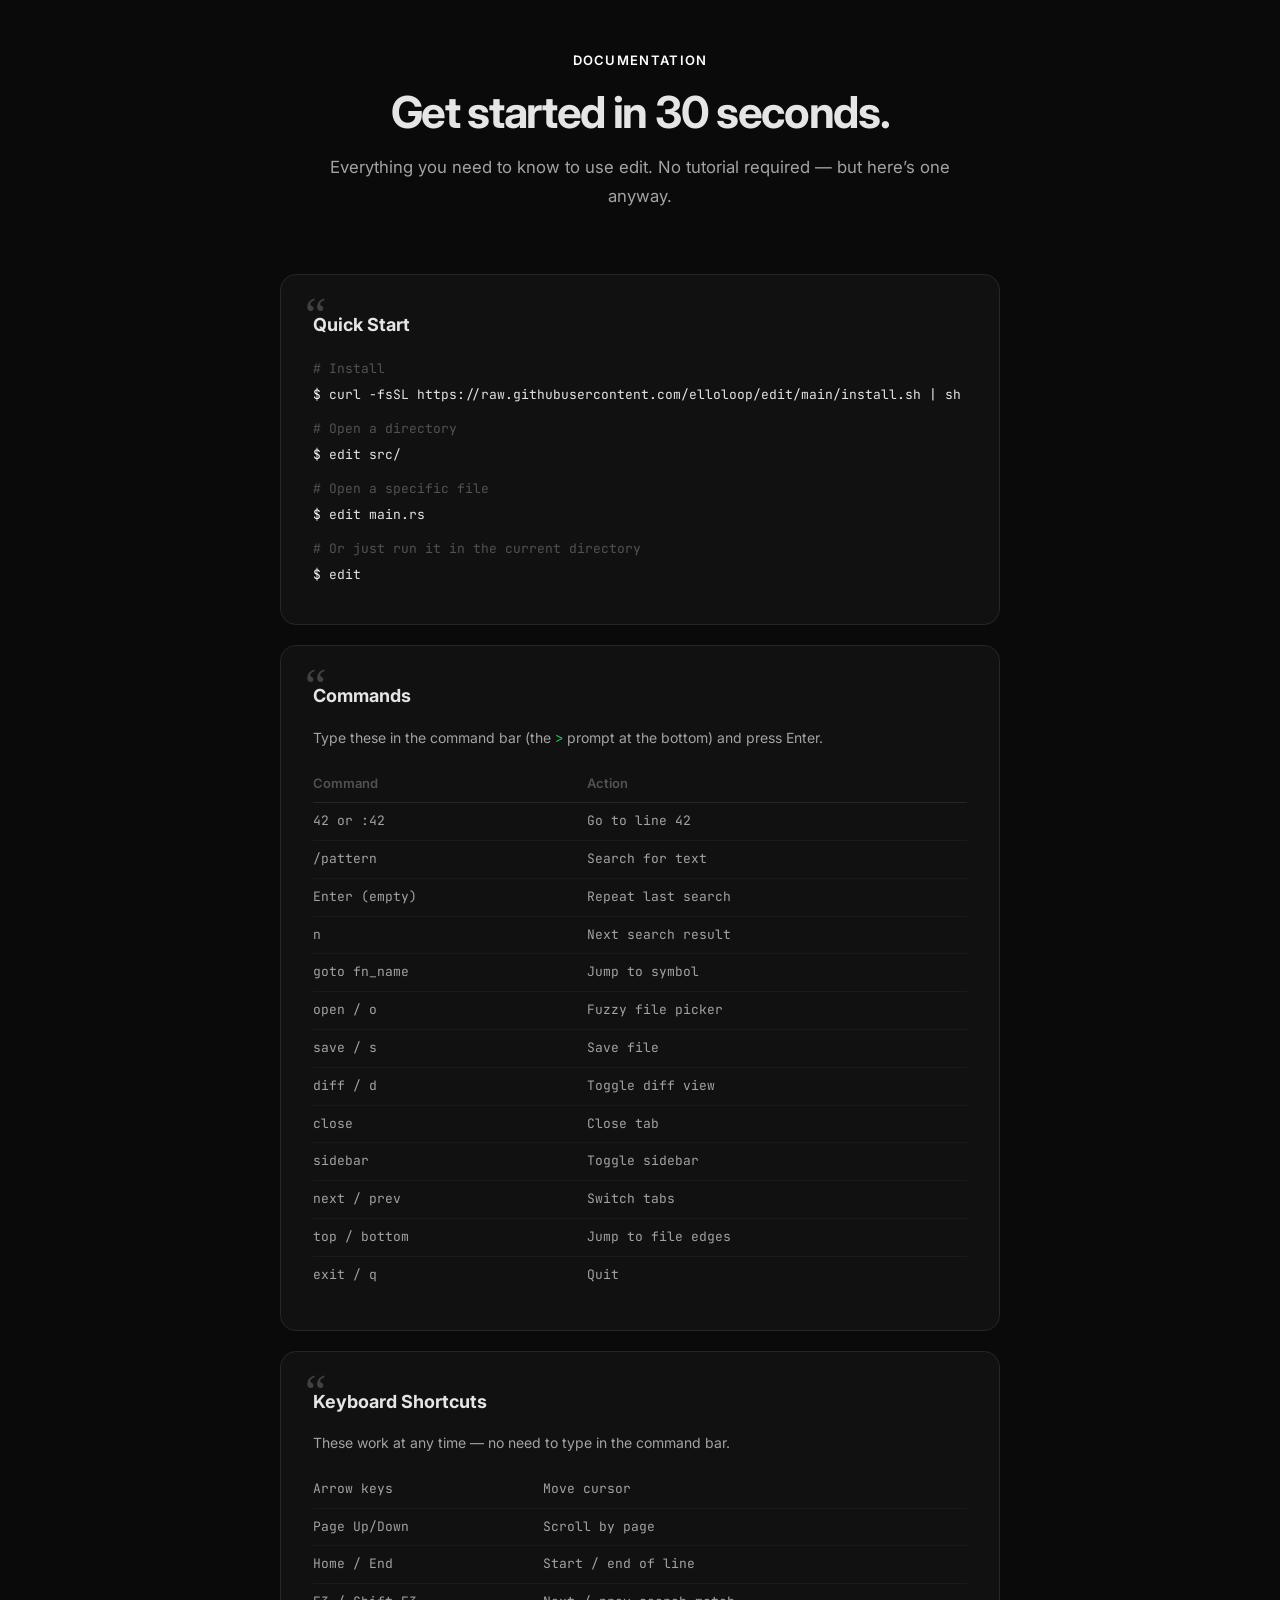
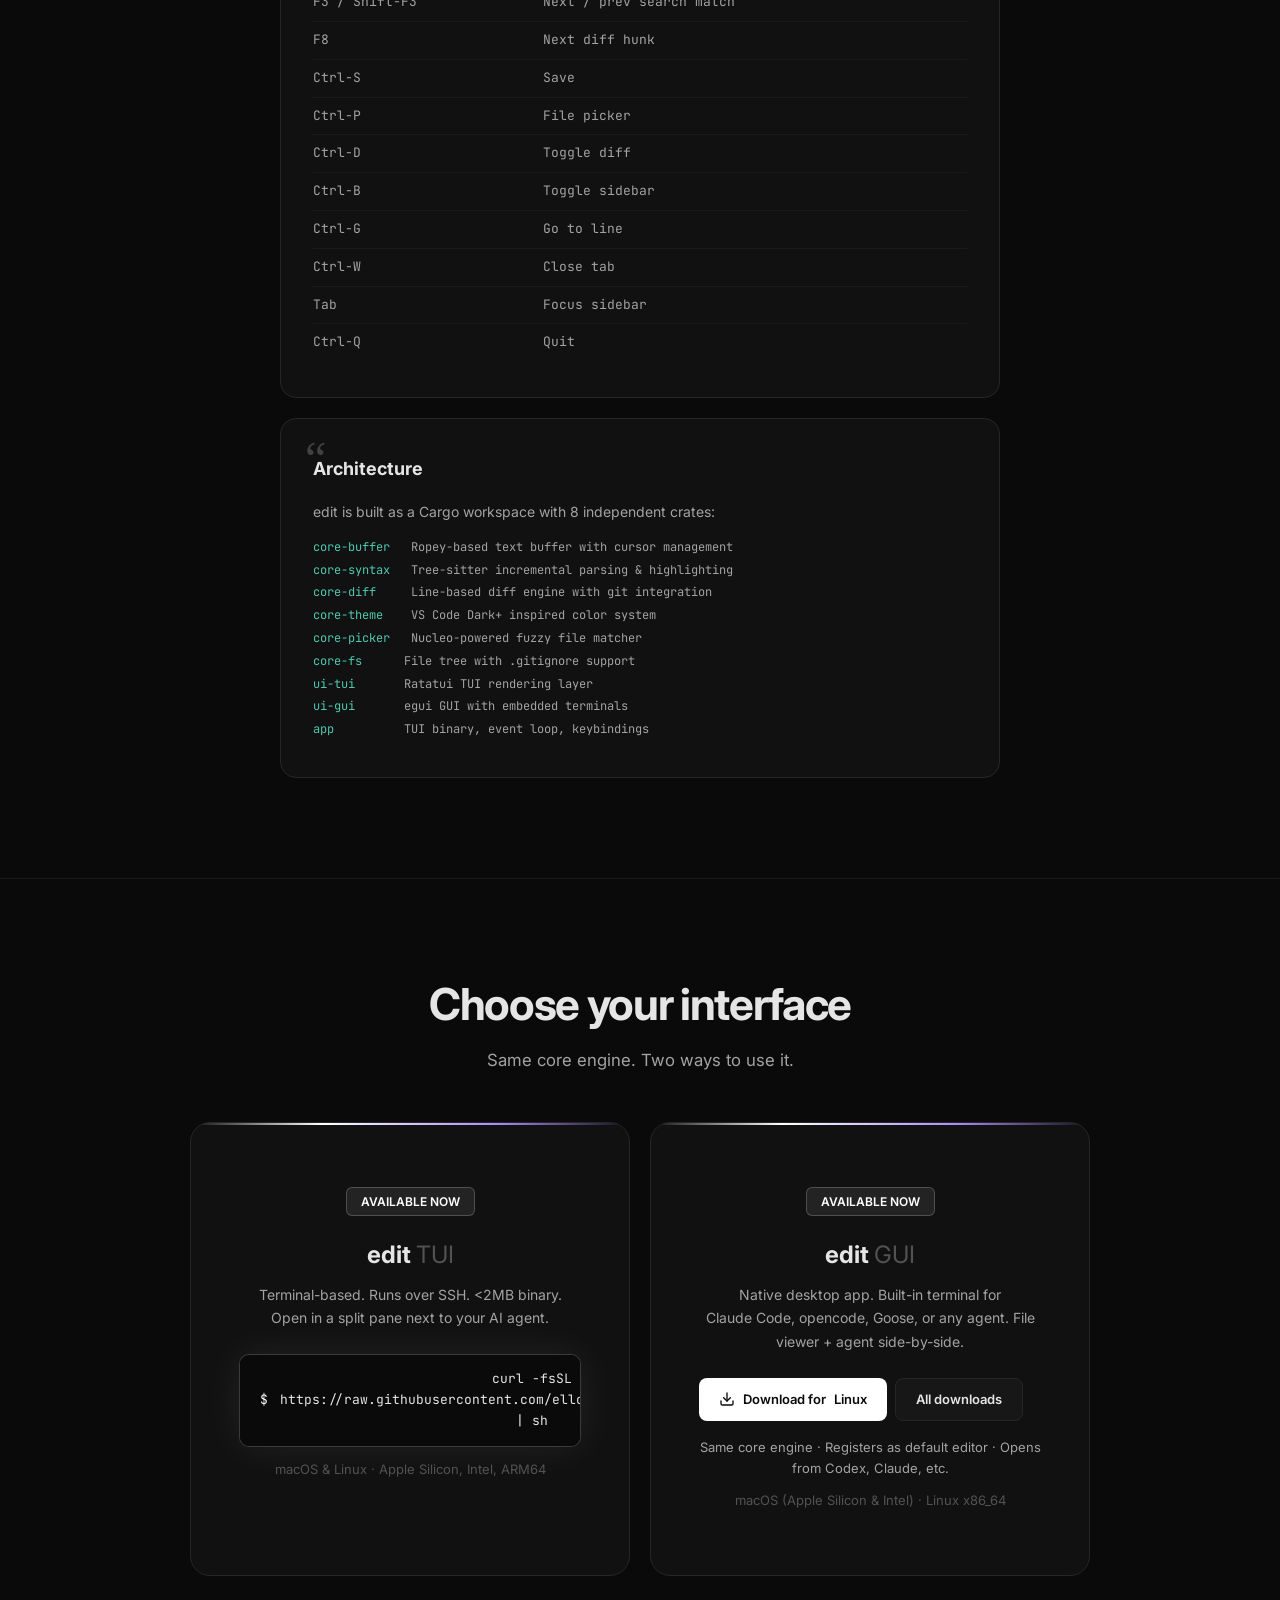
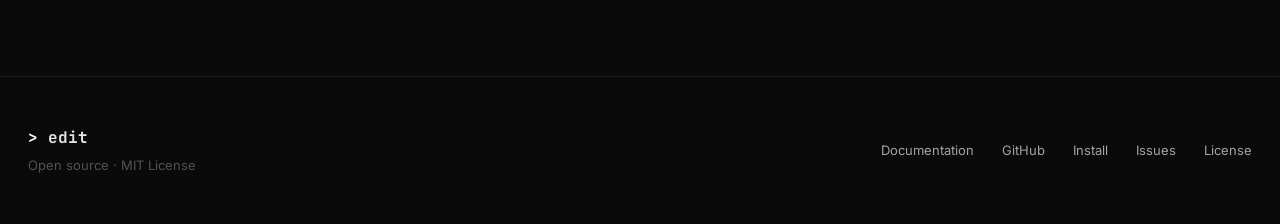
==== commit c0efb082: "Add GUI download to website and release workflow - Release workflow now builds edit-gui for macOS (a" ====
--- a/website/index.html
+++ b/website/index.html
@@ -1825,16 +1825,25 @@
             <p class="platform-note" style="margin-bottom:0;">macOS &amp; Linux &middot; Apple Silicon, Intel, ARM64</p>
           </div>
           <!-- GUI -->
-          <div class="install-block reveal" style="max-width:none; margin:0; opacity:0.85;">
-            <div style="display:inline-flex; align-items:center; gap:8px; padding:4px 14px; background:var(--ed-bg-tertiary); border:1px solid var(--ed-border); border-radius:6px; font-size:0.75rem; font-weight:600; color:var(--ed-text-tertiary); margin-bottom:20px;">COMING SOON</div>
+          <div class="install-block reveal" style="max-width:none; margin:0;">
+            <div style="display:inline-flex; align-items:center; gap:8px; padding:4px 14px; background:var(--accent-subtle); border:1px solid var(--accent-border); border-radius:6px; font-size:0.75rem; font-weight:600; color:var(--ed-accent); margin-bottom:20px;">AVAILABLE NOW</div>
             <h3 style="font-size:1.5rem; font-weight:700; margin-bottom:8px;">edit <span style="color:var(--ed-text-tertiary); font-weight:400;">GUI</span></h3>
             <p style="font-size:0.875rem; color:var(--ed-text-secondary); line-height:1.7; margin-bottom:24px;">
               Native desktop app. Built-in terminal for Claude&nbsp;Code, opencode, Goose, or any agent. File viewer + agent side-by-side.
             </p>
-            <div style="padding:14px 20px; background:var(--ed-bg); border:1px solid var(--ed-border); border-radius:10px; font-size:0.8125rem; color:var(--ed-text-tertiary); margin-bottom:12px;">
+            <div style="display:flex; flex-wrap:wrap; gap:8px; margin-bottom:16px;">
+              <a href="https://github.com/elloloop/edit/releases/latest" class="btn-primary" style="font-size:0.8125rem; padding:10px 20px; border-radius:8px;" id="gui-download-btn">
+                <svg style="width:16px;height:16px;" viewBox="0 0 24 24" fill="none" stroke="currentColor" stroke-width="2" stroke-linecap="round" stroke-linejoin="round"><path d="M21 15v4a2 2 0 0 1-2 2H5a2 2 0 0 1-2-2v-4"/><polyline points="7 10 12 15 17 10"/><line x1="12" y1="15" x2="12" y2="3"/></svg>
+                Download for <span id="gui-platform-label">your platform</span>
+              </a>
+              <a href="https://github.com/elloloop/edit/releases/latest" class="btn-secondary" style="font-size:0.8125rem; padding:10px 20px; border-radius:8px;">
+                All downloads
+              </a>
+            </div>
+            <p style="font-size:0.8125rem; color:var(--ed-text-secondary); margin-bottom:12px;">
               Same core engine &middot; Registers as default editor &middot; Opens from Codex, Claude, etc.
-            </div>
-            <p class="platform-note" style="margin-bottom:0;">macOS, Linux &amp; Windows</p>
+            </p>
+            <p class="platform-note" style="margin-bottom:0;">macOS (Apple Silicon &amp; Intel) &middot; Linux x86_64</p>
           </div>
         </div>
       </div>
@@ -1887,6 +1896,49 @@
       });
     });
 
+    // Auto-detect platform for GUI download button
+    (function() {
+      const btn = document.getElementById('gui-download-btn');
+      const label = document.getElementById('gui-platform-label');
+      if (!btn || !label) return;
+
+      const ua = navigator.userAgent.toLowerCase();
+      const platform = navigator.platform || '';
+      let target = null;
+      let name = 'your platform';
+
+      if (ua.includes('mac') || platform.includes('Mac')) {
+        // Check Apple Silicon vs Intel
+        // navigator.userAgent can't reliably detect this, so we default to arm64
+        // since most modern Macs are Apple Silicon
+        target = 'aarch64-apple-darwin';
+        name = 'macOS';
+        // Try to detect Intel
+        if (platform === 'MacIntel' && !navigator.userAgent.includes('ARM')) {
+          // Could be Rosetta, but default to native
+          target = 'aarch64-apple-darwin';
+          name = 'macOS (Apple Silicon)';
+        }
+      } else if (ua.includes('linux')) {
+        target = 'x86_64-unknown-linux-gnu';
+        name = 'Linux';
+      }
+
+      if (target) {
+        label.textContent = name;
+        // Set direct download URL — will resolve to latest release asset
+        fetch('https://api.github.com/repos/elloloop/edit/releases/latest')
+          .then(r => r.json())
+          .then(data => {
+            const asset = (data.assets || []).find(a => a.name === 'edit-gui-' + target + '.tar.gz');
+            if (asset) {
+              btn.href = asset.browser_download_url;
+            }
+          })
+          .catch(() => {}); // Fallback: keep linking to releases page
+      }
+    })();
+
     // Scroll reveal
     const observer = new IntersectionObserver((entries) => {
       entries.forEach(entry => {
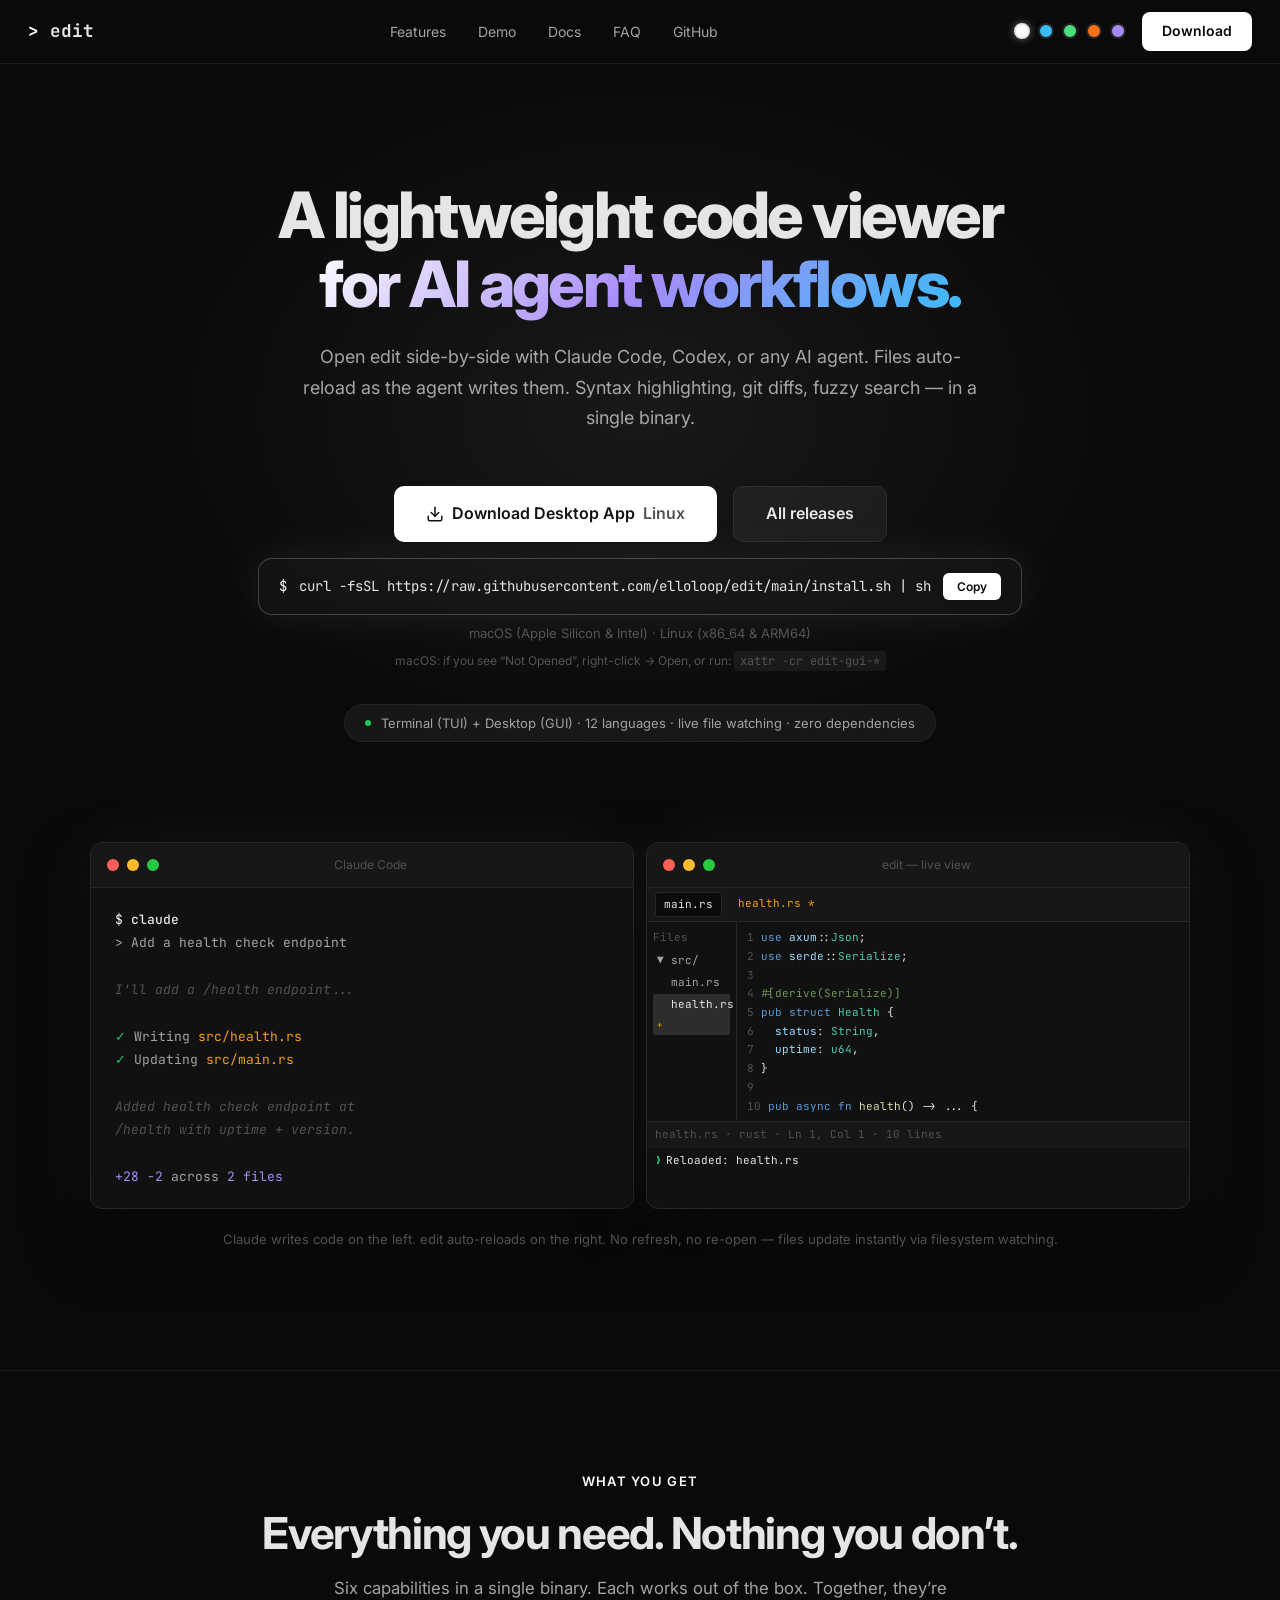
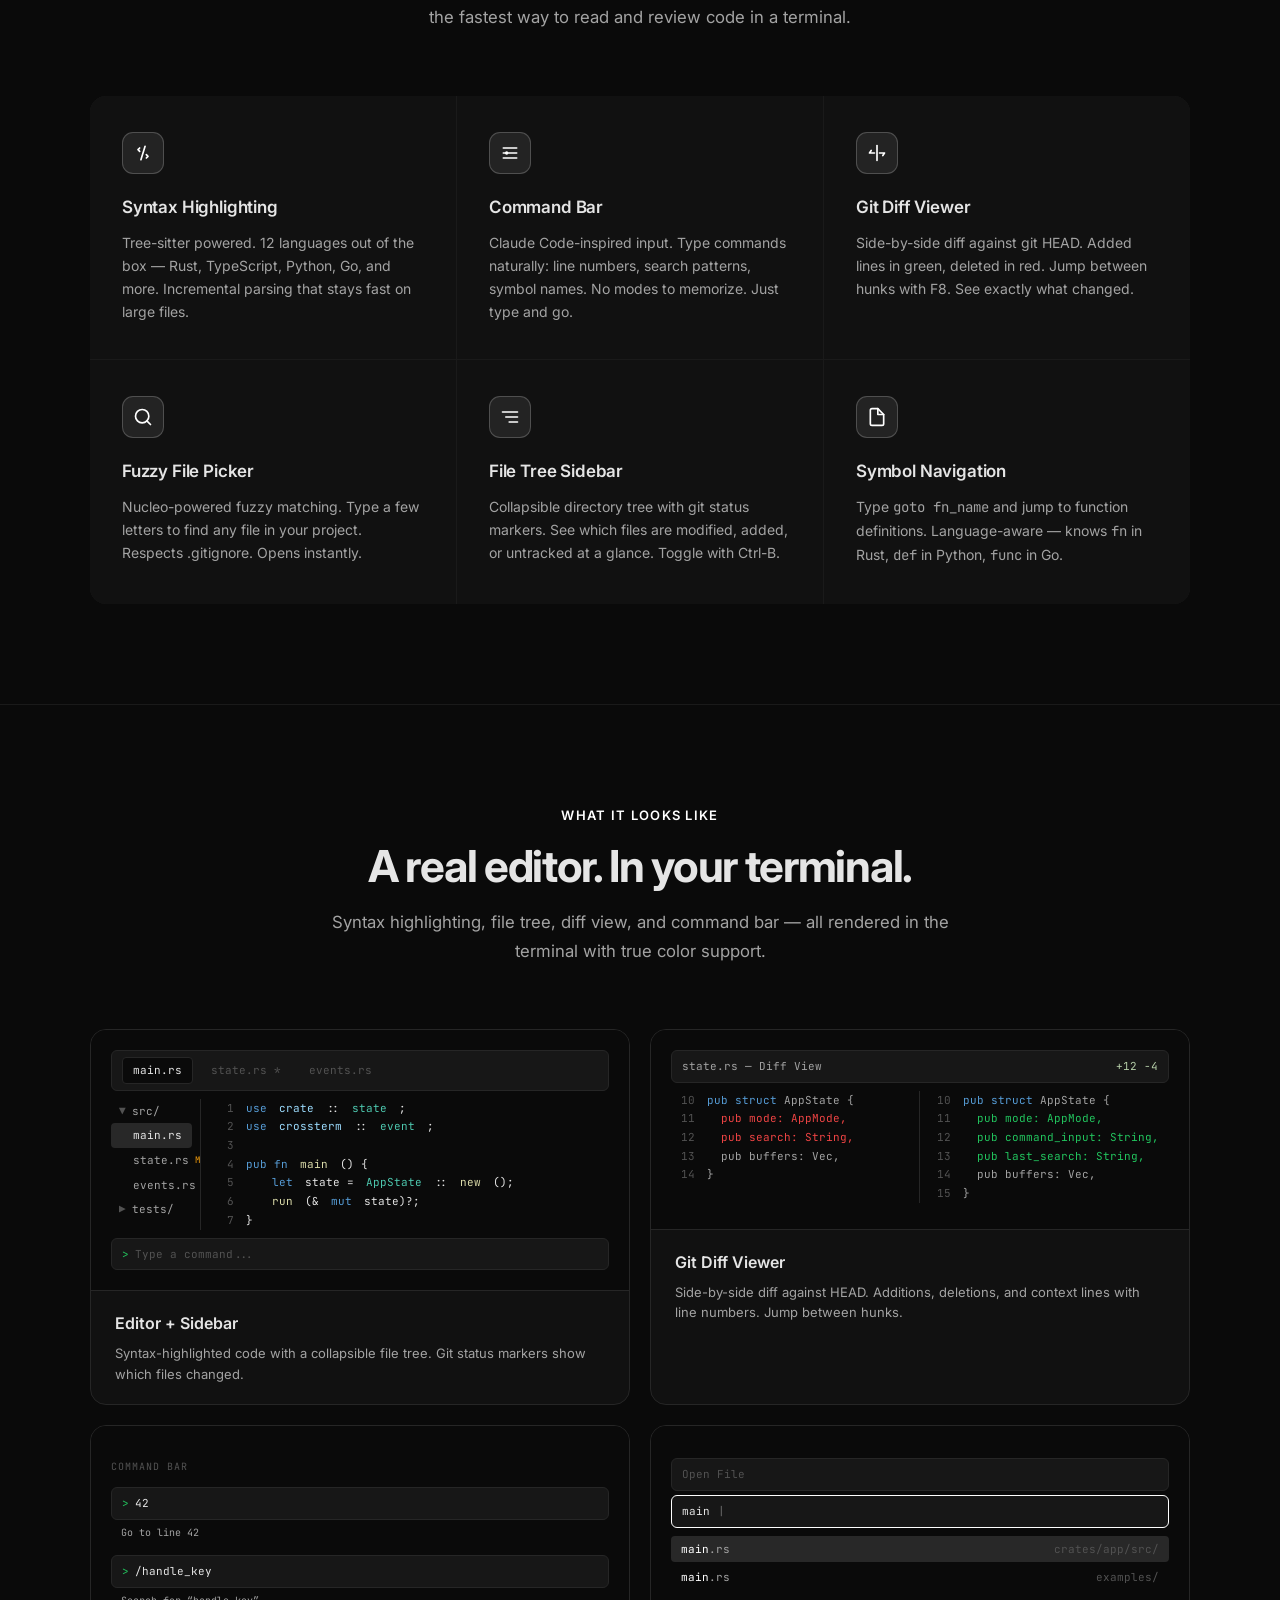
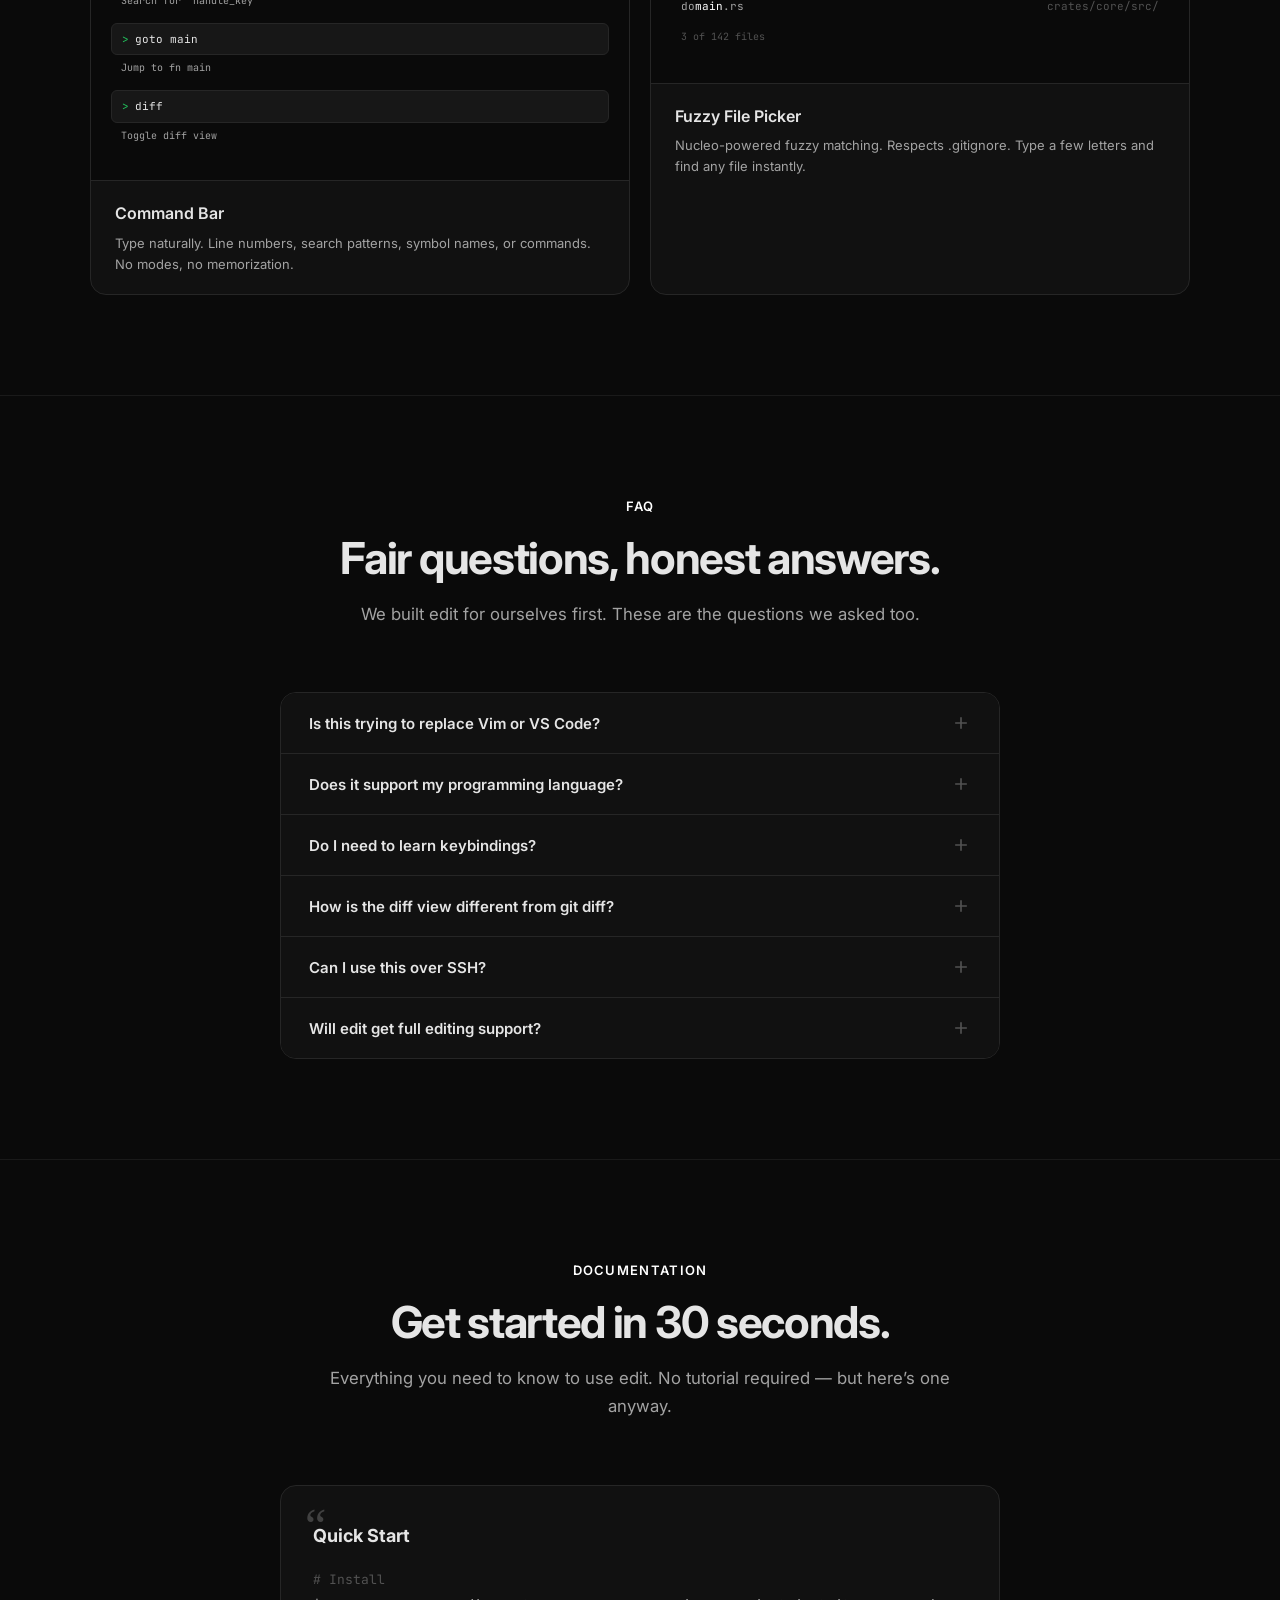
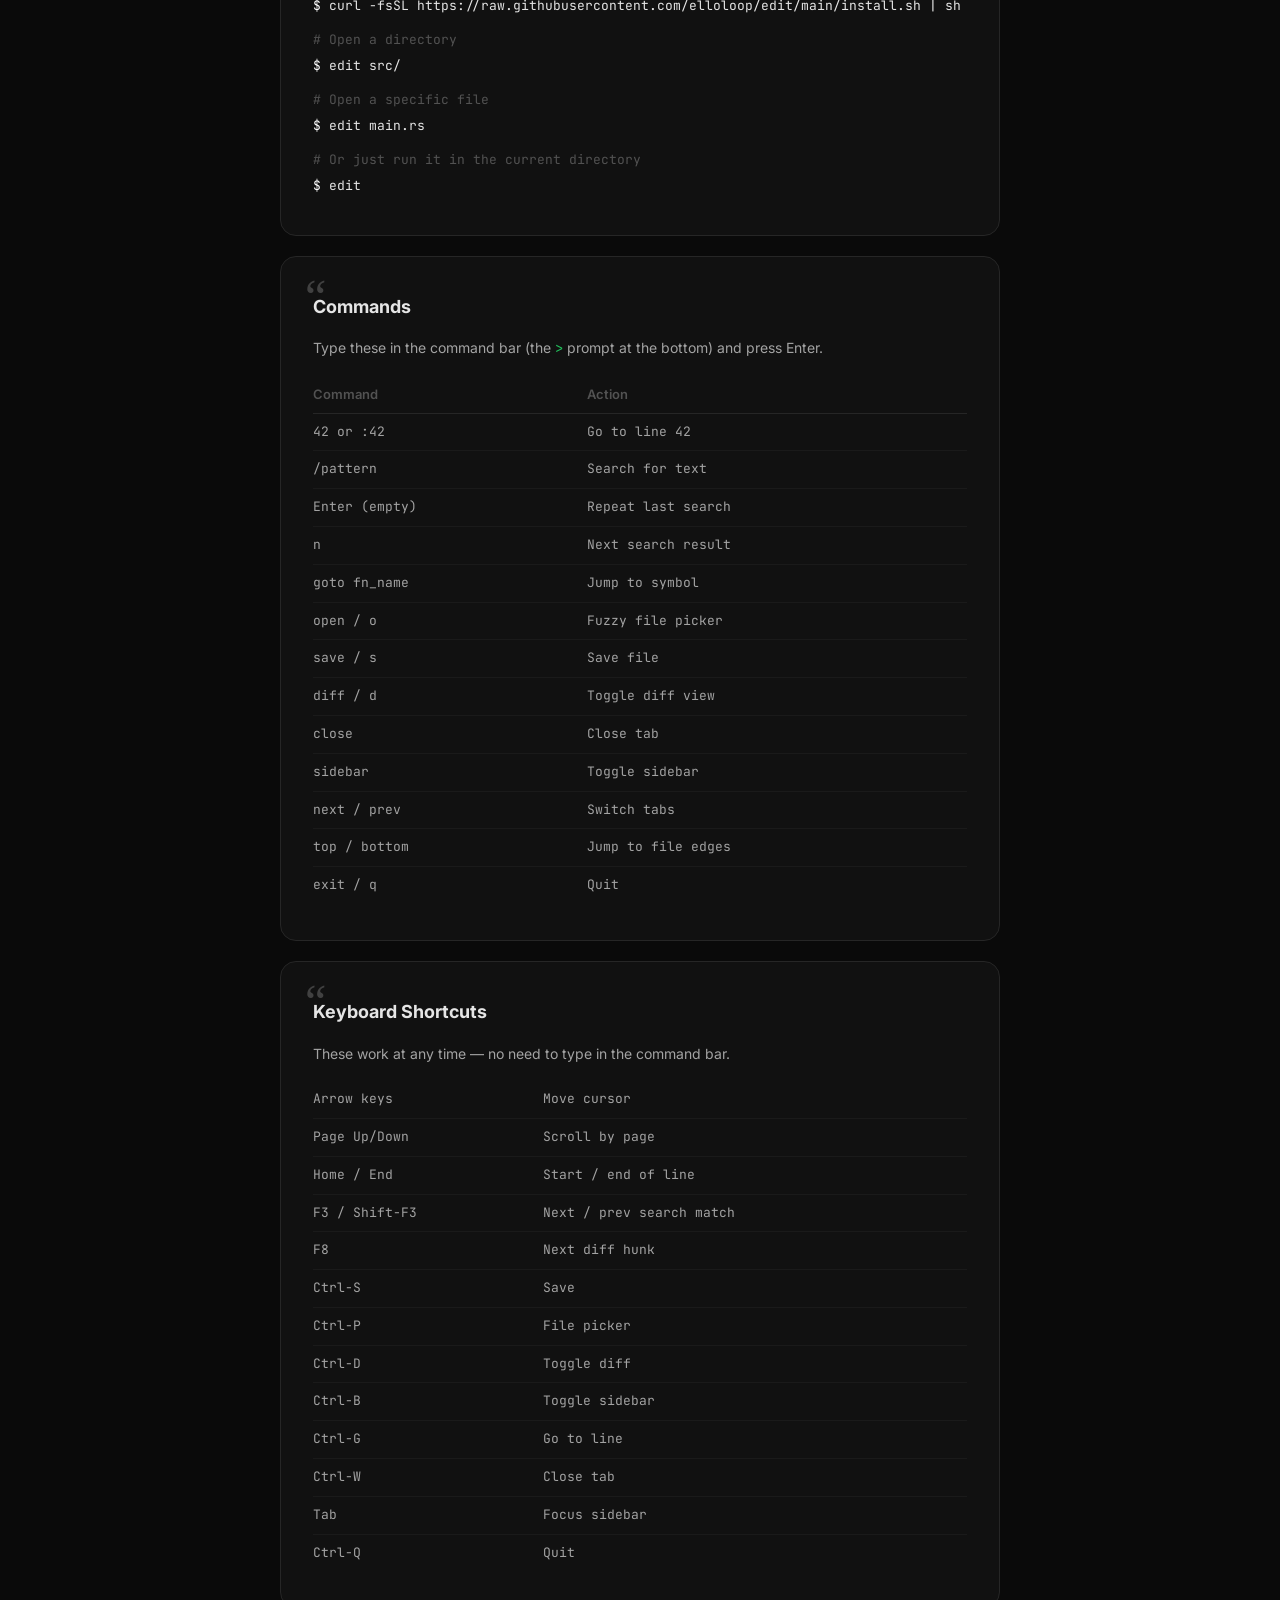
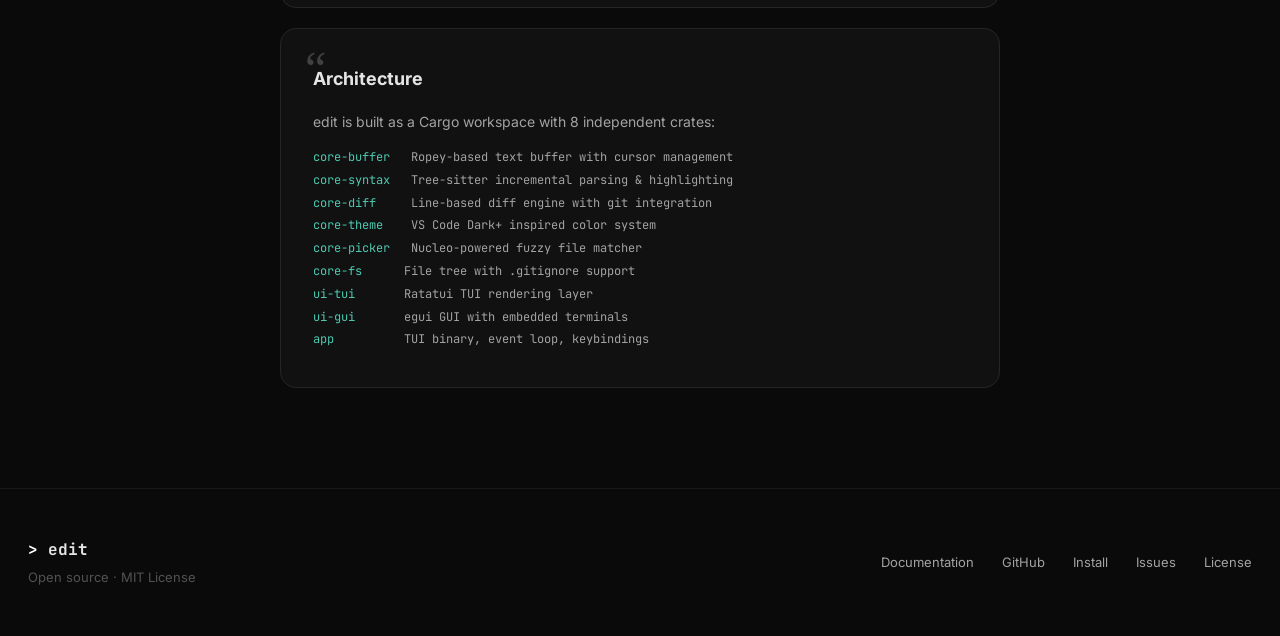
==== commit fb4922b4: "Rewrite landing page: downloads above the fold, cut filler - Hero now has Desktop App download butto" ====
--- a/website/index.html
+++ b/website/index.html
@@ -1057,51 +1057,55 @@
   <nav>
     <a href="#" class="nav-logo"><span class="prompt">&gt;</span> edit</a>
     <ul class="nav-links">
-      <li><a href="#why">Why edit</a></li>
       <li><a href="#features">Features</a></li>
       <li><a href="#demo">Demo</a></li>
+      <li><a href="#docs">Docs</a></li>
       <li><a href="#faq">FAQ</a></li>
-      <li><a href="#docs">Docs</a></li>
       <li><a href="https://github.com/elloloop/edit" target="_blank" rel="noopener">GitHub</a></li>
     </ul>
     <div class="nav-right">
       <div id="theme-picker"></div>
-      <a href="#install" class="nav-cta">Get Started</a>
+      <a href="#install" class="nav-cta">Download</a>
     </div>
   </nav>
 
   <!-- ========================================
        Hero
        ======================================== -->
-  <section class="hero">
-    <div class="hero-badge">
-      <span class="pulse"></span>
-      Single Rust binary &middot; 12 languages &middot; zero dependencies
-    </div>
+  <section class="hero" id="install">
     <h1>
-      Navigate code. Review diffs.<br>
-      <span class="gradient">Zero ceremony.</span>
+      A lightweight code viewer<br>
+      <span class="gradient">for AI agent workflows.</span>
     </h1>
     <p class="subtitle">
-      edit is a TUI code editor built for the age of AI agents. Syntax highlighting, git diff review,
-      fuzzy file picker, and a Claude&nbsp;Code-like command bar &mdash; all in a single binary that
-      runs in your terminal.
+      Open edit side-by-side with Claude Code, Codex, or any AI agent. Files auto-reload as the agent writes them.
+      Syntax highlighting, git diffs, fuzzy search &mdash; in a single binary.
     </p>
-    <div class="install-highlight">
+
+    <!-- ── Download options — above the fold ── -->
+    <div style="display:flex; gap:16px; justify-content:center; flex-wrap:wrap; margin-bottom:16px;">
+      <a href="https://github.com/elloloop/edit/releases/latest" class="btn-primary" id="gui-download-btn" style="font-size:1rem; padding:14px 32px;">
+        <svg style="width:18px;height:18px;" viewBox="0 0 24 24" fill="none" stroke="currentColor" stroke-width="2" stroke-linecap="round" stroke-linejoin="round"><path d="M21 15v4a2 2 0 0 1-2 2H5a2 2 0 0 1-2-2v-4"/><polyline points="7 10 12 15 17 10"/><line x1="12" y1="15" x2="12" y2="3"/></svg>
+        Download Desktop App <span id="gui-platform-label" style="opacity:0.7;"></span>
+      </a>
+      <a href="https://github.com/elloloop/edit/releases/latest" class="btn-secondary" style="font-size:1rem; padding:14px 32px;">
+        All releases
+      </a>
+    </div>
+
+    <div class="install-highlight" style="margin-bottom:8px;">
       <span class="dollar">$</span>
       <span id="install-text-hero">curl -fsSL https://raw.githubusercontent.com/elloloop/edit/main/install.sh | sh</span>
       <button class="copy-btn" onclick="copyInstall(this, 'install-text-hero')">Copy</button>
     </div>
-    <p class="platform-note">macOS (Apple Silicon &amp; Intel) &middot; Linux (x86_64 &amp; ARM64)</p>
-    <div class="hero-buttons">
-      <a href="#docs" class="btn-primary">
-        Read the Docs
-        <svg class="btn-icon" viewBox="0 0 24 24" fill="none" stroke="currentColor" stroke-width="2" stroke-linecap="round" stroke-linejoin="round"><path d="M5 12h14"/><path d="m12 5 7 7-7 7"/></svg>
-      </a>
-      <a href="https://github.com/elloloop/edit" target="_blank" rel="noopener" class="btn-secondary">
-        <svg class="btn-icon" viewBox="0 0 24 24" fill="currentColor"><path d="M12 0C5.37 0 0 5.37 0 12c0 5.31 3.435 9.795 8.205 11.385.6.105.825-.255.825-.57 0-.285-.015-1.23-.015-2.235-3.015.555-3.795-.735-4.035-1.41-.135-.345-.72-1.41-1.23-1.695-.42-.225-1.02-.78-.015-.795.945-.015 1.62.87 1.845 1.23 1.08 1.815 2.805 1.305 3.495.99.105-.78.42-1.305.765-1.605-2.67-.3-5.46-1.335-5.46-5.925 0-1.305.465-2.385 1.23-3.225-.12-.3-.54-1.53.12-3.18 0 0 1.005-.315 3.3 1.23.96-.27 1.98-.405 3-.405s2.04.135 3 .405c2.295-1.56 3.3-1.23 3.3-1.23.66 1.65.24 2.88.12 3.18.765.84 1.23 1.905 1.23 3.225 0 4.605-2.805 5.625-5.475 5.925.435.375.81 1.095.81 2.22 0 1.605-.015 2.895-.015 3.3 0 .315.225.69.825.57A12.02 12.02 0 0 0 24 12c0-6.63-5.37-12-12-12z"/></svg>
-        GitHub
-      </a>
+    <p class="platform-note" style="margin-bottom:8px;">macOS (Apple Silicon &amp; Intel) &middot; Linux (x86_64 &amp; ARM64)</p>
+    <p style="font-size:0.75rem; color:var(--ed-text-tertiary); margin-bottom:32px;">
+      macOS: if you see &ldquo;Not Opened&rdquo;, right-click &rarr; Open, or run: <code style="background:var(--ed-bg-tertiary); padding:2px 6px; border-radius:3px;">xattr -cr edit-gui-*</code>
+    </p>
+
+    <div class="hero-badge" style="margin-bottom:0;">
+      <span class="pulse"></span>
+      Terminal (TUI) + Desktop (GUI) &middot; 12 languages &middot; live file watching &middot; zero dependencies
     </div>
   </section>
 
@@ -1188,59 +1192,6 @@
     </p>
   </section>
 
-  <!-- ========================================
-       Why edit Exists
-       ======================================== -->
-  <section class="section" id="why">
-    <div class="container">
-      <div class="section-header reveal">
-        <div class="section-label">Why edit exists</div>
-        <h2>AI agents write code. You still need to read it.</h2>
-        <p class="section-desc">
-          When Claude, Copilot, or Cursor generate changes across your codebase, you need a fast way
-          to navigate, review, and understand what happened. That&rsquo;s the gap <strong>edit</strong> fills.
-        </p>
-      </div>
-      <div class="why-grid">
-        <div class="why-card reveal">
-          <blockquote>
-            AI agents generate hundreds of lines of code in seconds. But the review step still happens
-            in clunky browser-based diff viewers or bloated IDEs. You need something fast, terminal-native,
-            and purpose-built for reading code.
-          </blockquote>
-          <div class="source">The review bottleneck &mdash; the real cost of AI-assisted development</div>
-        </div>
-        <div class="why-card reveal">
-          <blockquote>
-            The best diff review experience shows you exactly what changed, in context, with syntax
-            highlighting and line numbers. Side-by-side with the original. Not a wall of red and green
-            in a terminal.
-          </blockquote>
-          <div class="source">Git diff review &mdash; done right with a real editor, not a pager</div>
-        </div>
-        <div class="why-card reveal">
-          <blockquote>
-            Navigation should be instant. Type a function name and jump there. Type a line number and
-            land on it. Search and cycle through results. No mouse required. No keybinding cheat sheet
-            to memorize.
-          </blockquote>
-          <div class="source">Command bar &mdash; inspired by Claude Code&rsquo;s natural input model</div>
-        </div>
-        <div class="why-card reveal">
-          <blockquote>
-            VS Code is 300MB. Vim takes months to learn. cat has no syntax highlighting. There should be
-            a tool that launches in milliseconds, highlights 12 languages, and gets out of your way.
-            That&rsquo;s <strong>edit</strong>.
-          </blockquote>
-          <div class="source">edit &mdash; the right tool for the right job</div>
-        </div>
-      </div>
-      <p class="why-cta reveal">
-        <strong>edit</strong> brings syntax-highlighted code viewing, git diff review, and instant navigation
-        to every terminal. No configuration. No plugins. Just install and start reading code.
-      </p>
-    </div>
-  </section>
 
   <!-- ========================================
        Features
@@ -1302,88 +1253,6 @@
     </div>
   </section>
 
-  <!-- ========================================
-       Audience Section
-       ======================================== -->
-  <section class="section">
-    <div class="container">
-      <div class="section-header reveal">
-        <div class="section-label">Built for everyone</div>
-        <h2>Whether you&rsquo;re reviewing or exploring.</h2>
-        <p class="section-desc">
-          edit meets you where you are. Use as much or as little as you need.
-        </p>
-      </div>
-      <div class="audience-grid">
-        <div class="audience-card reveal">
-          <div class="audience-tag">For AI-assisted workflows</div>
-          <h3>Review what agents write without leaving the terminal.</h3>
-          <p>
-            When Claude Code, aider, or any AI agent makes changes to your codebase, you need to see
-            what happened &mdash; fast. Open edit, toggle diff view, jump between hunks, and understand
-            the changes in seconds. No browser tab required.
-          </p>
-        </div>
-        <div class="audience-card reveal">
-          <div class="audience-tag">For team leads</div>
-          <h3>A lightweight code viewer for SSH sessions and remote servers.</h3>
-          <p>
-            Sometimes you just need to look at code. On a remote server. Over SSH. Without installing
-            a 300MB editor. edit is a single binary with zero dependencies. Copy it over, run it,
-            navigate with syntax highlighting.
-          </p>
-        </div>
-        <div class="audience-card full reveal">
-          <div class="audience-tag">For developers who love the terminal</div>
-          <h3>You don&rsquo;t need another IDE. You need a better <code>cat</code>.</h3>
-          <p>
-            The same way <code>bat</code> is a better <code>cat</code> and <code>fd</code> is a better <code>find</code> &mdash;
-            edit is a better way to view and navigate code files in the terminal. It doesn&rsquo;t try to
-            replace your editor. It fills the gap between <code>cat</code> and VS Code &mdash; for those moments
-            when you need syntax highlighting, line numbers, search, and a file tree, but don&rsquo;t want
-            to leave your terminal.
-          </p>
-        </div>
-      </div>
-    </div>
-  </section>
-
-  <!-- ========================================
-       Workflow / How It Works
-       ======================================== -->
-  <section class="section" id="how-it-works">
-    <div class="container">
-      <div class="section-header reveal">
-        <div class="section-label">Workflow</div>
-        <h2>Open. Navigate. Understand. Done.</h2>
-        <p class="section-desc">
-          No configuration. No plugins. No setup wizard. Just open a file or directory and start reading.
-        </p>
-      </div>
-      <div class="steps-grid reveal">
-        <div class="step-card">
-          <div class="step-num">1</div>
-          <h3>Open</h3>
-          <div class="step-code"><span class="dollar">$ </span>edit src/</div>
-        </div>
-        <div class="step-card">
-          <div class="step-num">2</div>
-          <h3>Navigate</h3>
-          <div class="step-code"><span class="dollar">&gt; </span>goto main</div>
-        </div>
-        <div class="step-card">
-          <div class="step-num">3</div>
-          <h3>Review</h3>
-          <div class="step-code"><span class="dollar">&gt; </span>diff</div>
-        </div>
-        <div class="step-card">
-          <div class="step-num">4</div>
-          <h3>Done</h3>
-          <div class="step-code"><span class="dollar">&gt; </span>exit</div>
-        </div>
-      </div>
-    </div>
-  </section>
 
   <!-- ========================================
        UI Previews
@@ -1610,87 +1479,6 @@
     </div>
   </section>
 
-  <!-- ========================================
-       Testimonials
-       ======================================== -->
-  <section class="section">
-    <div class="container">
-      <div class="section-header reveal">
-        <div class="section-label">What developers are saying</div>
-        <h2>Loved by developers who ship.</h2>
-      </div>
-      <div class="testimonials-grid reveal">
-        <div class="testimonial-card">
-          <div class="testimonial-stars">&#9733;&#9733;&#9733;&#9733;&#9733;</div>
-          <p class="testimonial-text">
-            &ldquo;I use Claude Code all day. When it makes changes across 5 files, I used to open VS Code
-            just to review the diff. Now I type <code>edit .</code> and toggle diff view. So much faster.&rdquo;
-          </p>
-          <div class="testimonial-author">
-            <div class="testimonial-avatar">RK</div>
-            <div>
-              <div class="testimonial-name">Ravi K.</div>
-              <div class="testimonial-role">Senior Engineer, AI startup</div>
-            </div>
-          </div>
-        </div>
-        <div class="testimonial-card">
-          <div class="testimonial-stars">&#9733;&#9733;&#9733;&#9733;&#9733;</div>
-          <p class="testimonial-text">
-            &ldquo;The command bar is genius. I just type what I want &mdash; <code>goto handle_request</code>,
-            <code>/TODO</code>, <code>42</code>. No modes, no escape key dance. It feels like talking to the editor.&rdquo;
-          </p>
-          <div class="testimonial-author">
-            <div class="testimonial-avatar">JM</div>
-            <div>
-              <div class="testimonial-name">Jess M.</div>
-              <div class="testimonial-role">Full-stack Developer, Fintech</div>
-            </div>
-          </div>
-        </div>
-        <div class="testimonial-card">
-          <div class="testimonial-stars">&#9733;&#9733;&#9733;&#9733;&#9733;</div>
-          <p class="testimonial-text">
-            &ldquo;I SSH into production boxes daily. Having a <1MB binary with syntax highlighting and a
-            file tree that I can just <code>scp</code> over &mdash; that&rsquo;s exactly what I needed.&rdquo;
-          </p>
-          <div class="testimonial-author">
-            <div class="testimonial-avatar">DS</div>
-            <div>
-              <div class="testimonial-name">Diego S.</div>
-              <div class="testimonial-role">SRE, Infrastructure team</div>
-            </div>
-          </div>
-        </div>
-      </div>
-    </div>
-  </section>
-
-  <!-- ========================================
-       Stats
-       ======================================== -->
-  <section class="section">
-    <div class="container">
-      <div class="stats-grid reveal">
-        <div>
-          <div class="stat-value">12</div>
-          <div class="stat-label">Languages supported</div>
-        </div>
-        <div>
-          <div class="stat-value">&lt;1MB</div>
-          <div class="stat-label">Binary size (stripped)</div>
-        </div>
-        <div>
-          <div class="stat-value">&lt;20ms</div>
-          <div class="stat-label">Startup time</div>
-        </div>
-        <div>
-          <div class="stat-value">0</div>
-          <div class="stat-label">Runtime dependencies</div>
-        </div>
-      </div>
-    </div>
-  </section>
 
   <!-- ========================================
        Docs Section
@@ -1798,57 +1586,6 @@
     </div>
   </section>
 
-  <!-- ========================================
-       Install CTA
-       ======================================== -->
-  <section class="install-section" id="install">
-    <div class="container">
-      <div style="max-width:900px; margin:0 auto;">
-        <div style="text-align:center; margin-bottom:48px;" class="reveal">
-          <h2>Choose your interface</h2>
-          <p class="section-desc">Same core engine. Two ways to use it.</p>
-        </div>
-        <div style="display:grid; grid-template-columns:1fr 1fr; gap:20px;">
-          <!-- TUI -->
-          <div class="install-block reveal" style="max-width:none; margin:0;">
-            <div style="display:inline-flex; align-items:center; gap:8px; padding:4px 14px; background:var(--accent-subtle); border:1px solid var(--accent-border); border-radius:6px; font-size:0.75rem; font-weight:600; color:var(--ed-accent); margin-bottom:20px;">AVAILABLE NOW</div>
-            <h3 style="font-size:1.5rem; font-weight:700; margin-bottom:8px;">edit <span style="color:var(--ed-text-tertiary); font-weight:400;">TUI</span></h3>
-            <p style="font-size:0.875rem; color:var(--ed-text-secondary); line-height:1.7; margin-bottom:24px;">
-              Terminal-based. Runs over SSH. &lt;2MB binary.<br>
-              Open in a split pane next to your AI agent.
-            </p>
-            <div class="install-cmd" style="margin-bottom:12px;">
-              <span class="dollar">$</span>
-              <span id="install-text-cta">curl -fsSL https://raw.githubusercontent.com/elloloop/edit/main/install.sh | sh</span>
-              <button class="copy-btn" onclick="copyInstall(this, 'install-text-cta')">Copy</button>
-            </div>
-            <p class="platform-note" style="margin-bottom:0;">macOS &amp; Linux &middot; Apple Silicon, Intel, ARM64</p>
-          </div>
-          <!-- GUI -->
-          <div class="install-block reveal" style="max-width:none; margin:0;">
-            <div style="display:inline-flex; align-items:center; gap:8px; padding:4px 14px; background:var(--accent-subtle); border:1px solid var(--accent-border); border-radius:6px; font-size:0.75rem; font-weight:600; color:var(--ed-accent); margin-bottom:20px;">AVAILABLE NOW</div>
-            <h3 style="font-size:1.5rem; font-weight:700; margin-bottom:8px;">edit <span style="color:var(--ed-text-tertiary); font-weight:400;">GUI</span></h3>
-            <p style="font-size:0.875rem; color:var(--ed-text-secondary); line-height:1.7; margin-bottom:24px;">
-              Native desktop app. Built-in terminal for Claude&nbsp;Code, opencode, Goose, or any agent. File viewer + agent side-by-side.
-            </p>
-            <div style="display:flex; flex-wrap:wrap; gap:8px; margin-bottom:16px;">
-              <a href="https://github.com/elloloop/edit/releases/latest" class="btn-primary" style="font-size:0.8125rem; padding:10px 20px; border-radius:8px;" id="gui-download-btn">
-                <svg style="width:16px;height:16px;" viewBox="0 0 24 24" fill="none" stroke="currentColor" stroke-width="2" stroke-linecap="round" stroke-linejoin="round"><path d="M21 15v4a2 2 0 0 1-2 2H5a2 2 0 0 1-2-2v-4"/><polyline points="7 10 12 15 17 10"/><line x1="12" y1="15" x2="12" y2="3"/></svg>
-                Download for <span id="gui-platform-label">your platform</span>
-              </a>
-              <a href="https://github.com/elloloop/edit/releases/latest" class="btn-secondary" style="font-size:0.8125rem; padding:10px 20px; border-radius:8px;">
-                All downloads
-              </a>
-            </div>
-            <p style="font-size:0.8125rem; color:var(--ed-text-secondary); margin-bottom:12px;">
-              Same core engine &middot; Registers as default editor &middot; Opens from Codex, Claude, etc.
-            </p>
-            <p class="platform-note" style="margin-bottom:0;">macOS (Apple Silicon &amp; Intel) &middot; Linux x86_64</p>
-          </div>
-        </div>
-      </div>
-    </div>
-  </section>
 
   <!-- ========================================
        Footer
@@ -1930,7 +1667,7 @@
         fetch('https://api.github.com/repos/elloloop/edit/releases/latest')
           .then(r => r.json())
           .then(data => {
-            const asset = (data.assets || []).find(a => a.name === 'edit-gui-' + target + '.tar.gz');
+            const asset = (data.assets || []).find(a => a.name === 'edit-gui-' + target);
             if (asset) {
               btn.href = asset.browser_download_url;
             }
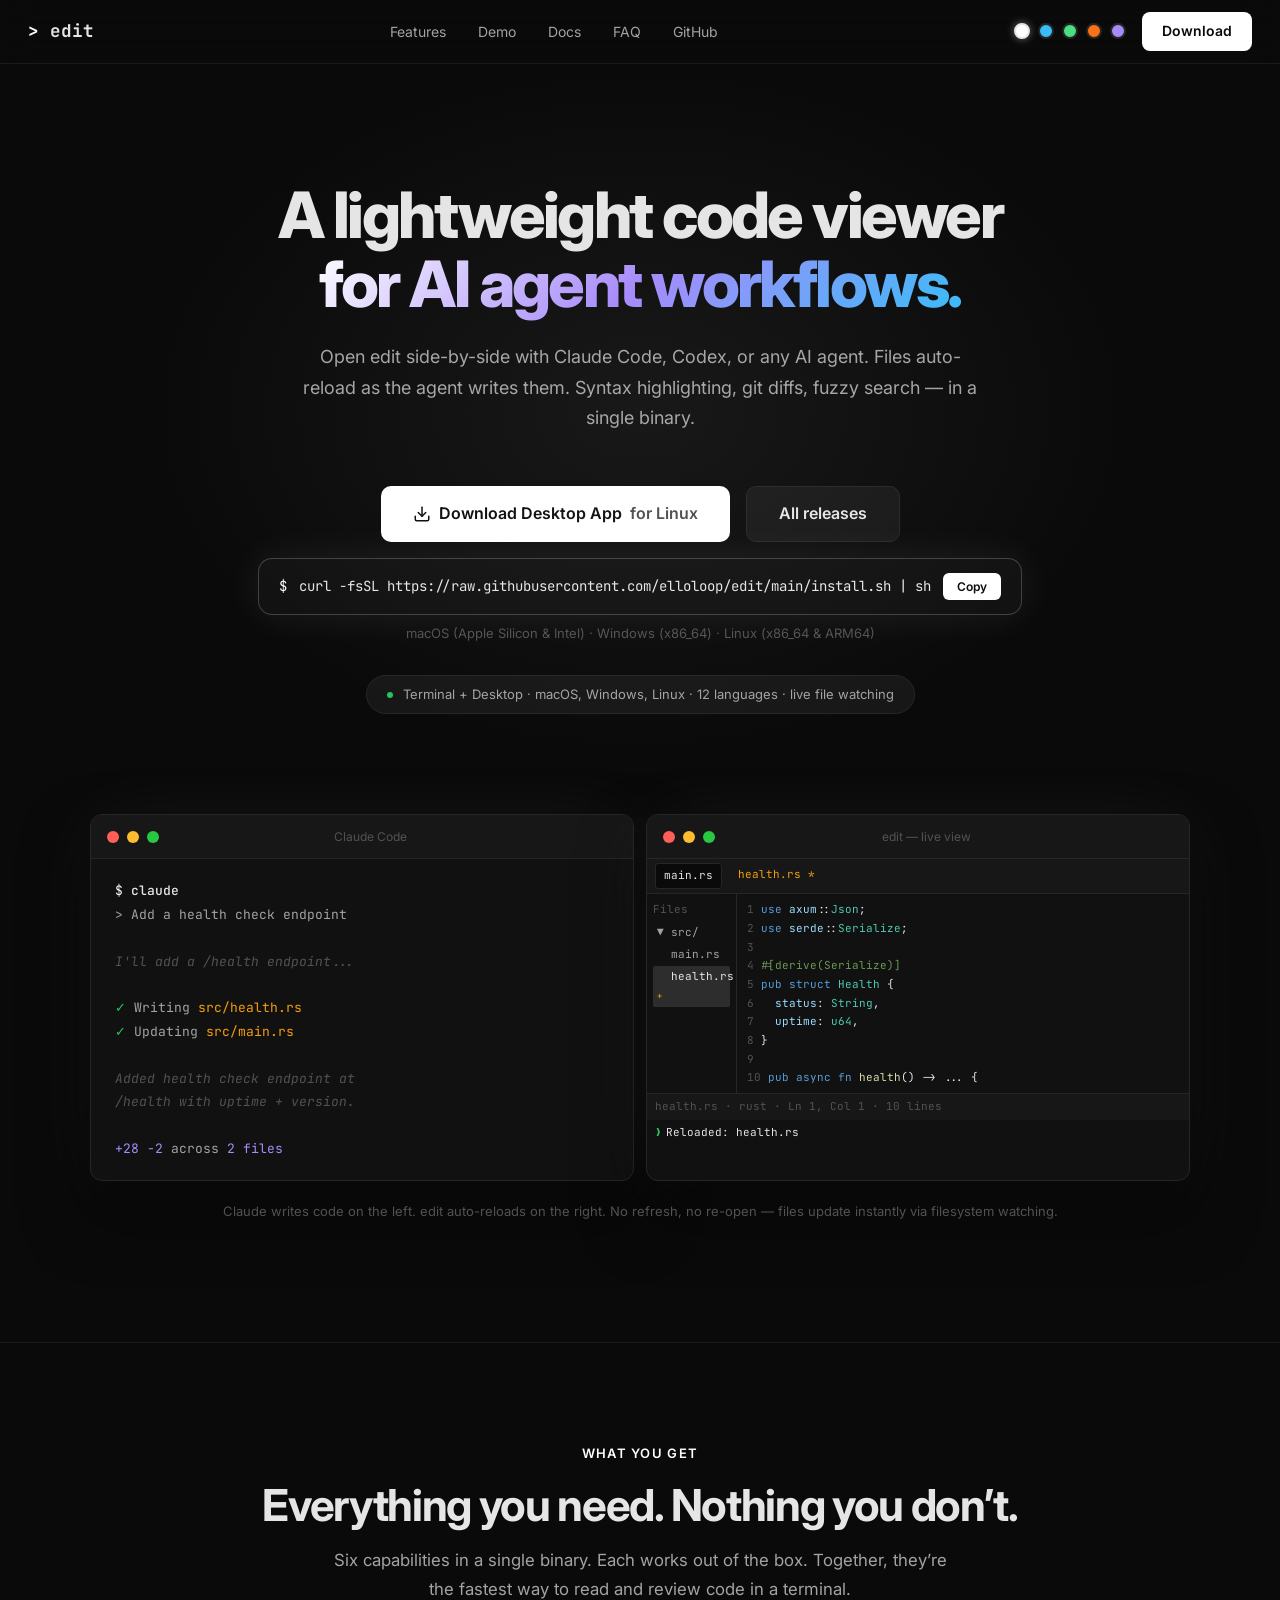
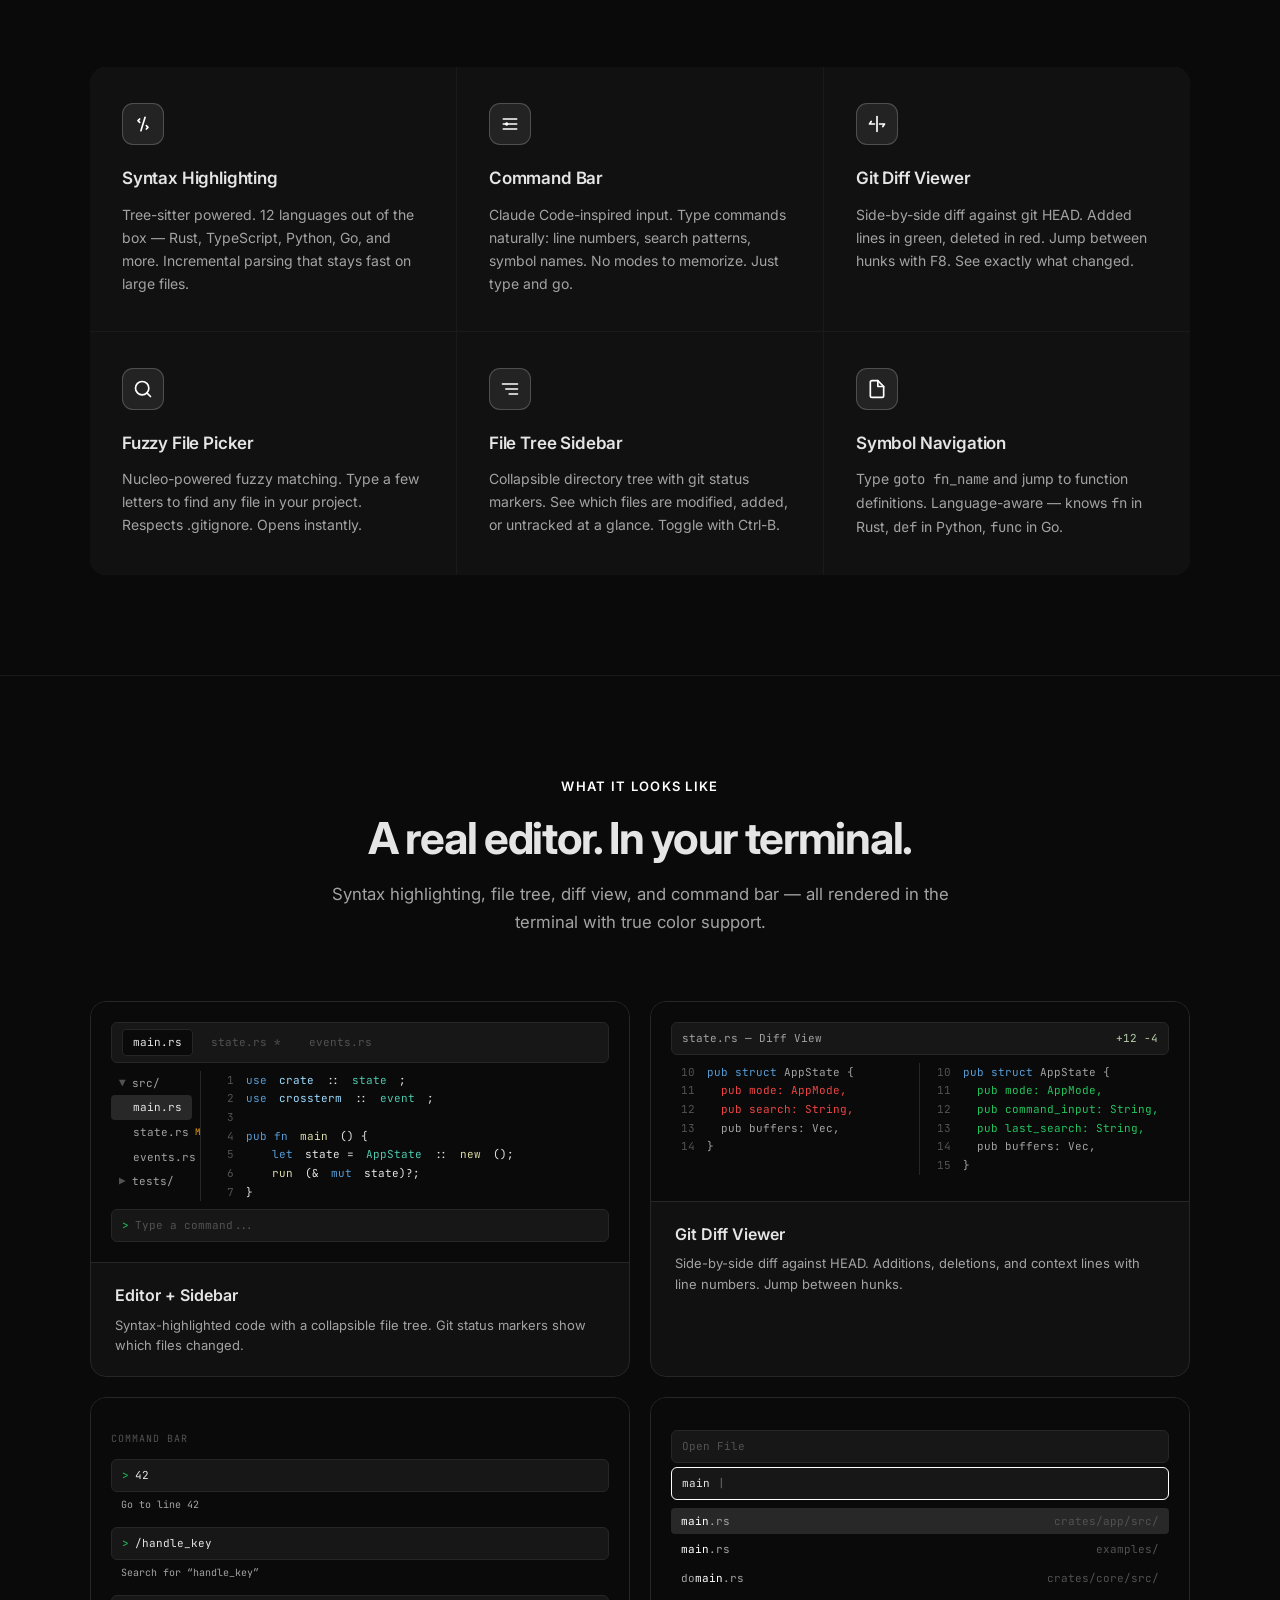
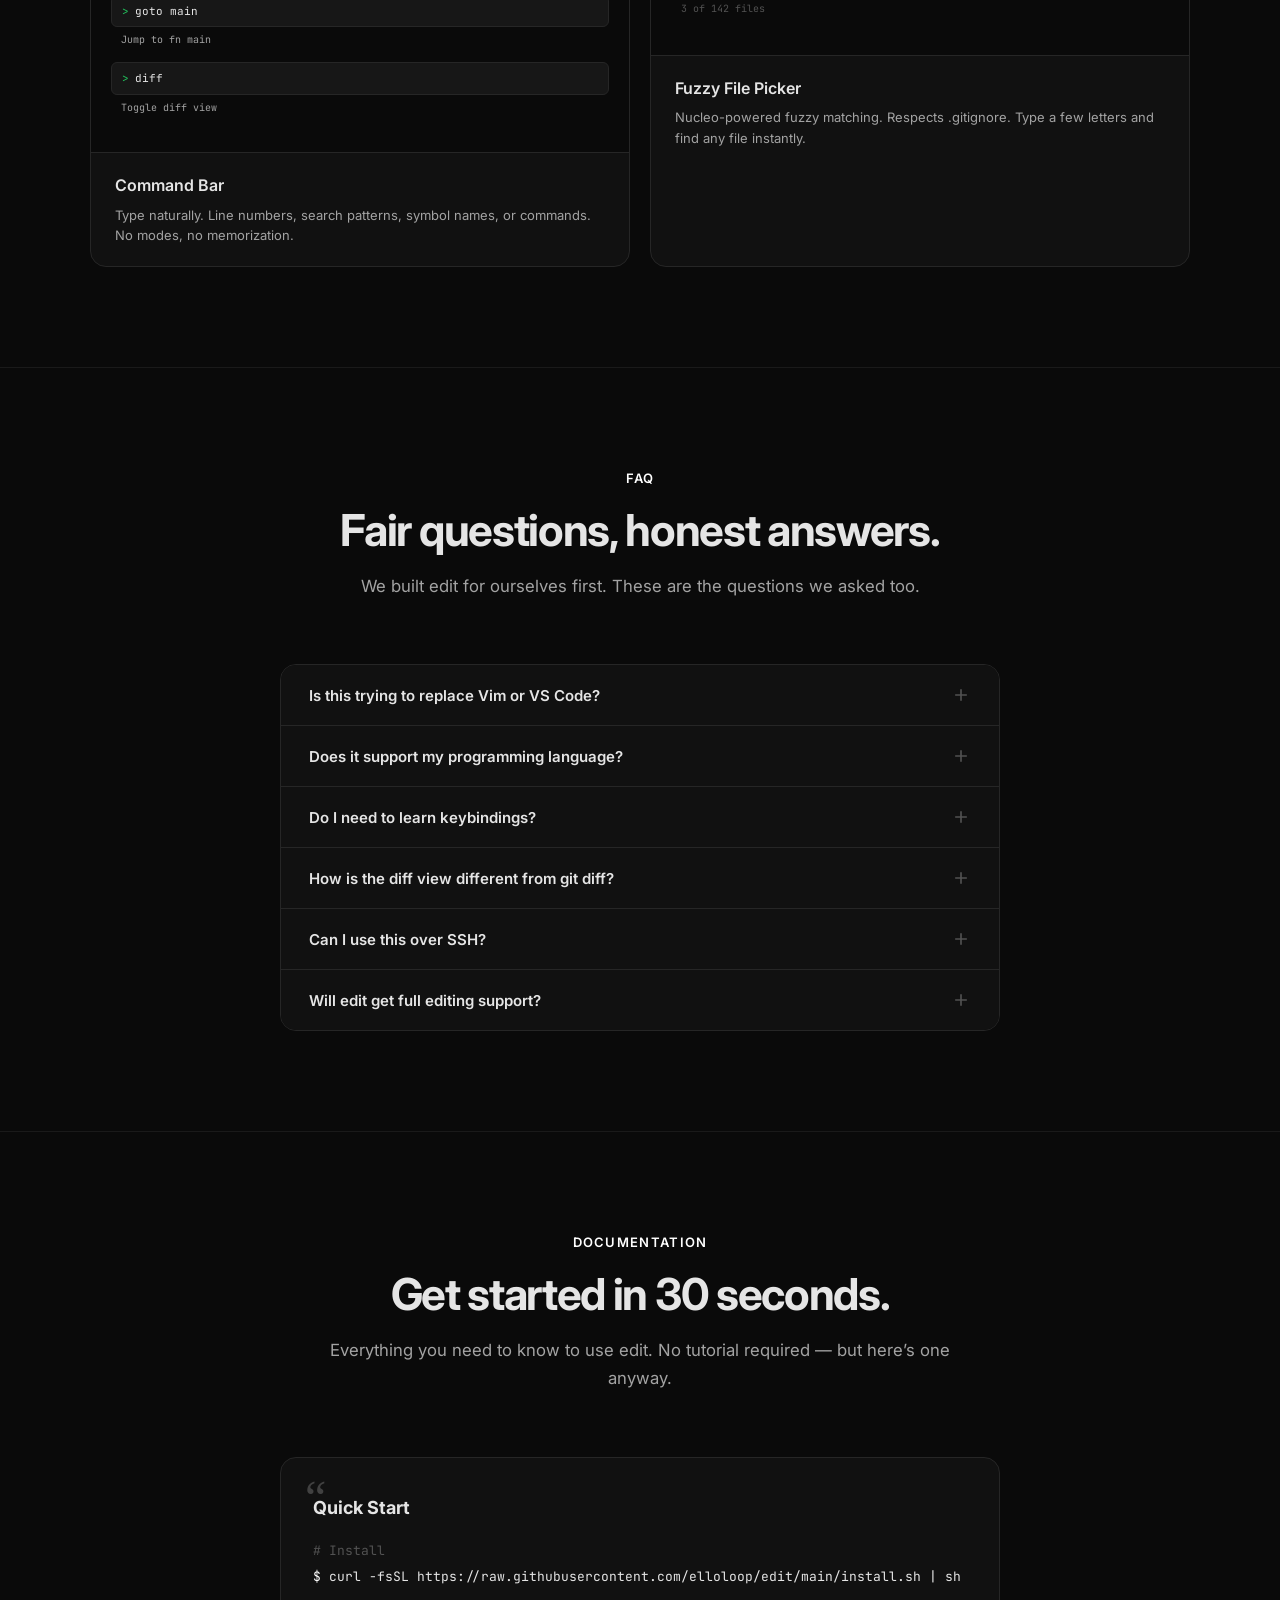
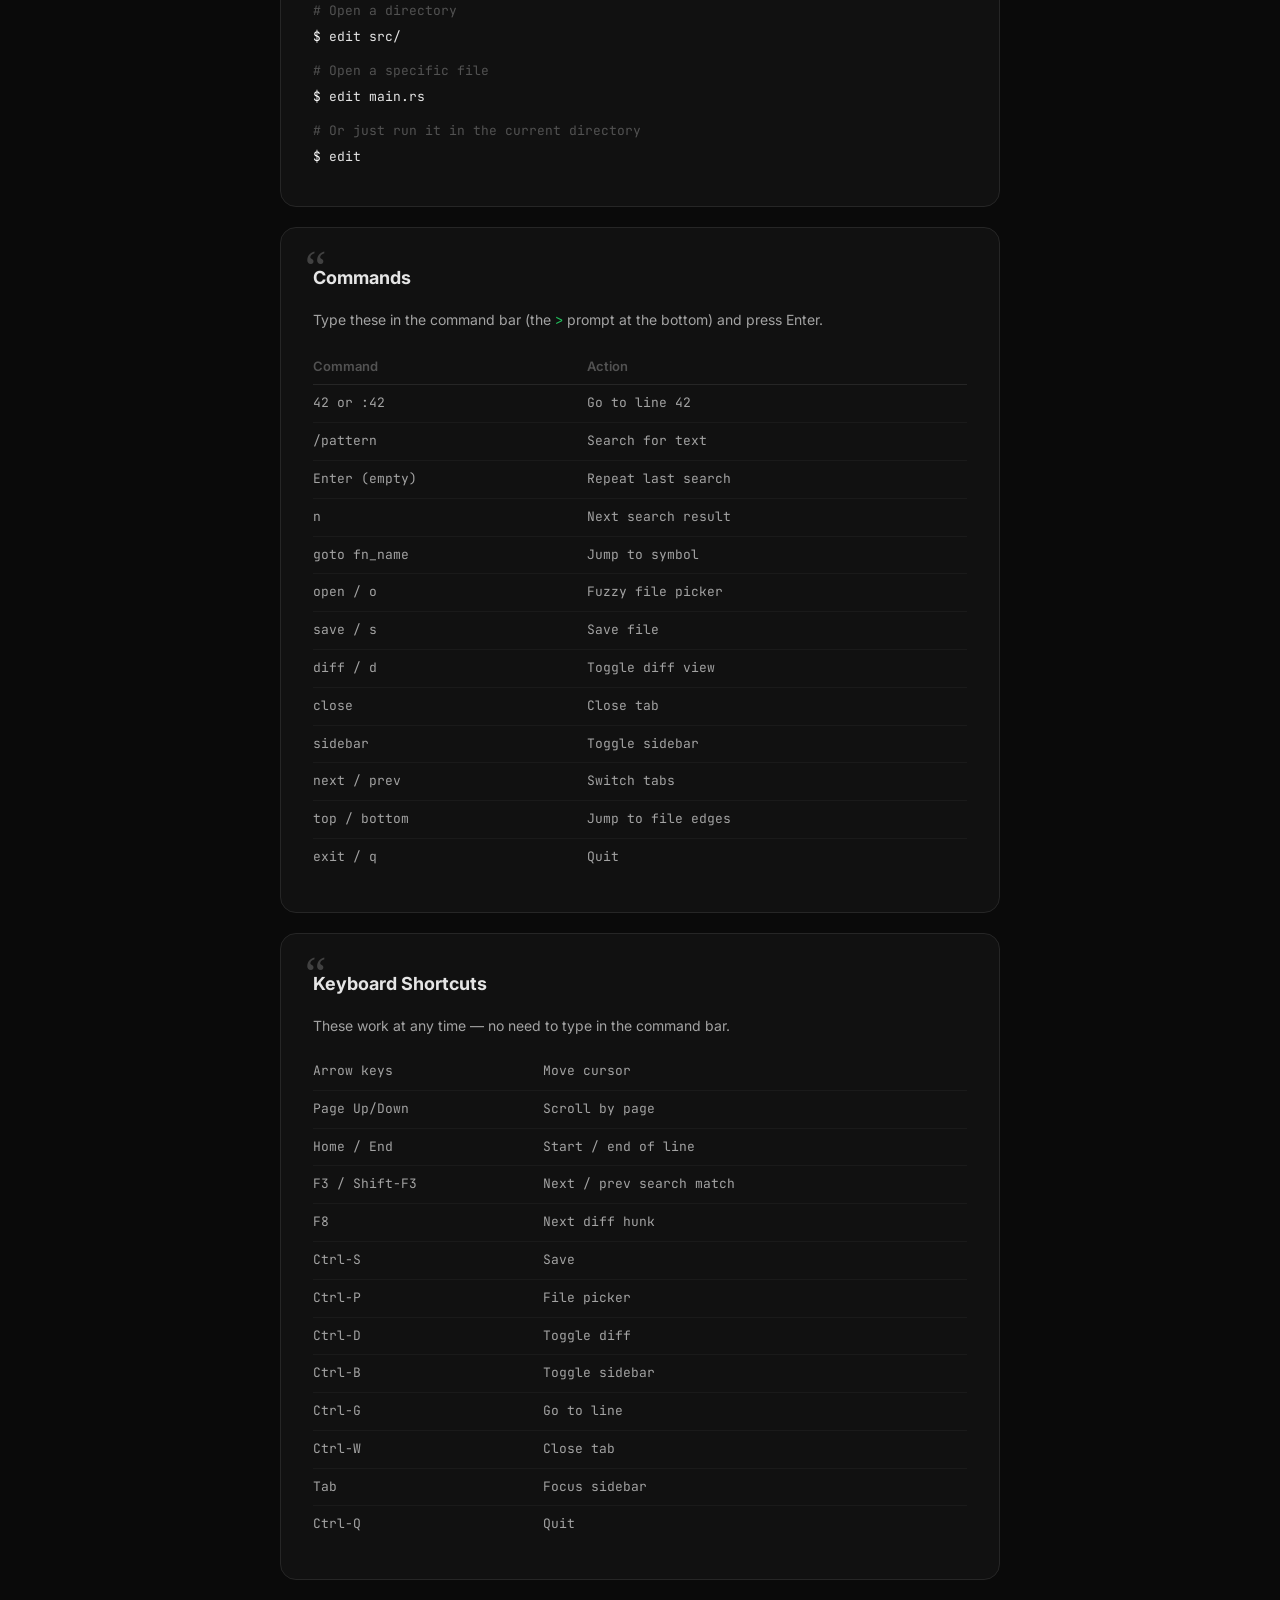
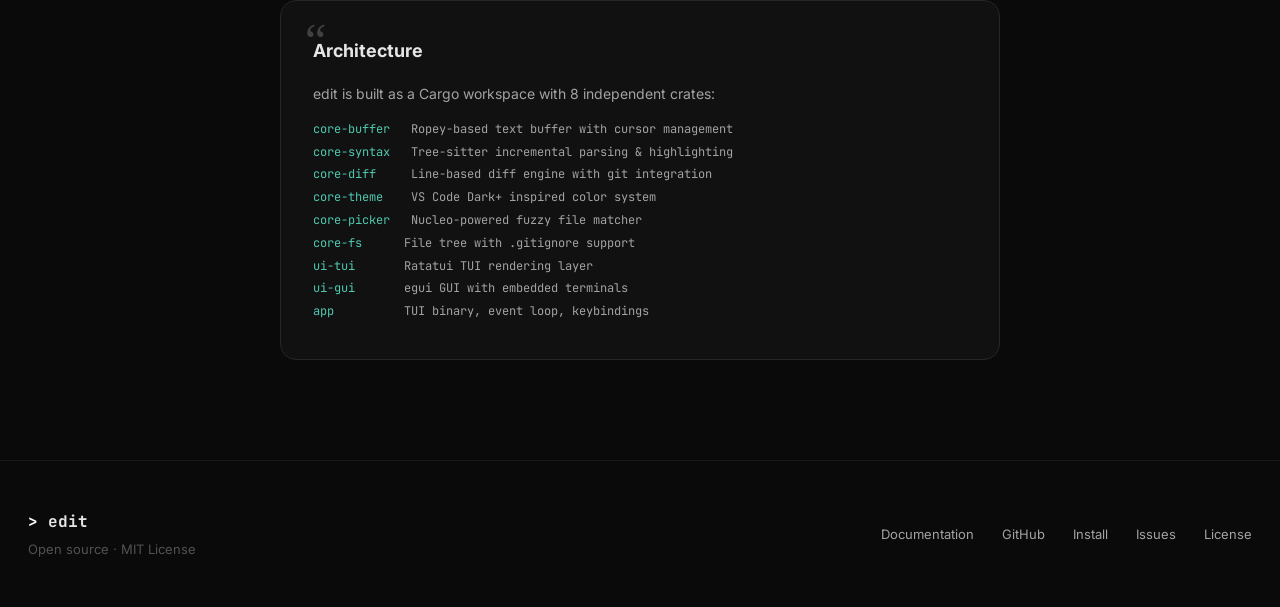
==== commit 957b8082: "Add Windows support, macOS code signing, PowerShell installer - Release workflow: added x86_64-pc-wi" ====
--- a/website/index.html
+++ b/website/index.html
@@ -1098,14 +1098,11 @@
       <span id="install-text-hero">curl -fsSL https://raw.githubusercontent.com/elloloop/edit/main/install.sh | sh</span>
       <button class="copy-btn" onclick="copyInstall(this, 'install-text-hero')">Copy</button>
     </div>
-    <p class="platform-note" style="margin-bottom:8px;">macOS (Apple Silicon &amp; Intel) &middot; Linux (x86_64 &amp; ARM64)</p>
-    <p style="font-size:0.75rem; color:var(--ed-text-tertiary); margin-bottom:32px;">
-      macOS: if you see &ldquo;Not Opened&rdquo;, right-click &rarr; Open, or run: <code style="background:var(--ed-bg-tertiary); padding:2px 6px; border-radius:3px;">xattr -cr edit-gui-*</code>
-    </p>
+    <p class="platform-note" style="margin-bottom:32px;">macOS (Apple Silicon &amp; Intel) &middot; Windows (x86_64) &middot; Linux (x86_64 &amp; ARM64)</p>
 
     <div class="hero-badge" style="margin-bottom:0;">
       <span class="pulse"></span>
-      Terminal (TUI) + Desktop (GUI) &middot; 12 languages &middot; live file watching &middot; zero dependencies
+      Terminal + Desktop &middot; macOS, Windows, Linux &middot; 12 languages &middot; live file watching
     </div>
   </section>
 
@@ -1642,37 +1639,33 @@
       const ua = navigator.userAgent.toLowerCase();
       const platform = navigator.platform || '';
       let target = null;
-      let name = 'your platform';
+      let ext = '';
+      let name = '';
 
       if (ua.includes('mac') || platform.includes('Mac')) {
-        // Check Apple Silicon vs Intel
-        // navigator.userAgent can't reliably detect this, so we default to arm64
-        // since most modern Macs are Apple Silicon
         target = 'aarch64-apple-darwin';
-        name = 'macOS';
-        // Try to detect Intel
-        if (platform === 'MacIntel' && !navigator.userAgent.includes('ARM')) {
-          // Could be Rosetta, but default to native
-          target = 'aarch64-apple-darwin';
-          name = 'macOS (Apple Silicon)';
-        }
+        name = 'for macOS';
+      } else if (ua.includes('win') || platform.includes('Win')) {
+        target = 'x86_64-pc-windows-msvc';
+        ext = '.exe';
+        name = 'for Windows';
       } else if (ua.includes('linux')) {
         target = 'x86_64-unknown-linux-gnu';
-        name = 'Linux';
+        name = 'for Linux';
       }
 
       if (target) {
         label.textContent = name;
-        // Set direct download URL — will resolve to latest release asset
         fetch('https://api.github.com/repos/elloloop/edit/releases/latest')
           .then(r => r.json())
           .then(data => {
-            const asset = (data.assets || []).find(a => a.name === 'edit-gui-' + target);
+            const assetName = 'edit-gui-' + target + ext;
+            const asset = (data.assets || []).find(a => a.name === assetName);
             if (asset) {
               btn.href = asset.browser_download_url;
             }
           })
-          .catch(() => {}); // Fallback: keep linking to releases page
+          .catch(() => {});
       }
     })();
 
